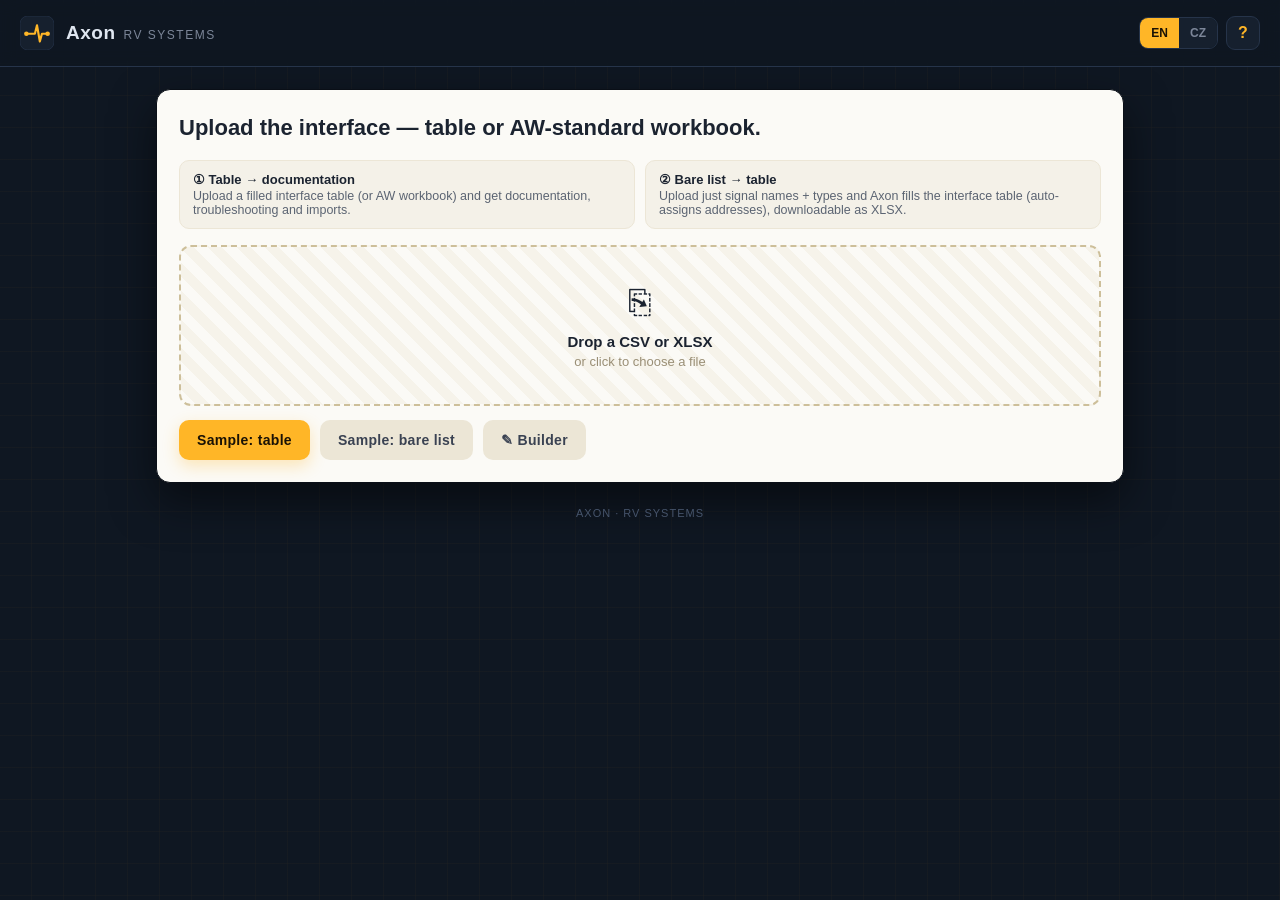
==== axon/index.html @ f9796a10 "feat(axon): Interface builder - editovatelna tabulka v prohlizeci + paste z Excelu + save/load proje" ====
<!DOCTYPE html>
<html lang="en"><head><meta charset="utf-8"><meta name="viewport" content="width=device-width,initial-scale=1">
<title>Axon · RV Systems</title>
<link rel="icon" href="data:image/svg+xml,%3Csvg xmlns='http://www.w3.org/2000/svg' viewBox='0 0 32 32'%3E%3Crect width='32' height='32' rx='7' fill='%230f1722'/%3E%3Cpath d='M5 17H12l3 0 2-8 3 16 2-8h7' fill='none' stroke='%23ffb627' stroke-width='2.2' stroke-linecap='round' stroke-linejoin='round'/%3E%3Ccircle cx='5' cy='17' r='2' fill='%23ffb627'/%3E%3Ccircle cx='27' cy='17' r='2' fill='%23ffb627'/%3E%3C/svg%3E">
<style>
:root{--ink:#0f1722;--ink2:#16202e;--amber:#ffb627;--amberd:#e09600;--line:#26344a;--paper:#fbfaf6;--pt:#1b2330;--mute:#7c8699}
*{box-sizing:border-box;-webkit-tap-highlight-color:transparent}
body{margin:0;font-family:-apple-system,Segoe UI,Roboto,Arial,sans-serif;color:#dfe6f0;background:var(--ink);background-image:linear-gradient(transparent 31px,rgba(255,182,39,.05) 32px),linear-gradient(90deg,transparent 31px,rgba(255,182,39,.05) 32px);background-size:32px 32px;background-attachment:fixed}
.mono{font-family:ui-monospace,Menlo,Consolas,monospace}
.top{display:flex;align-items:center;gap:12px;padding:16px 20px;border-bottom:1px solid var(--line);background:rgba(15,23,34,.7);backdrop-filter:blur(8px);position:sticky;top:0;z-index:20}
.mark{width:34px;height:34px;flex:0 0 auto}
.wm{font-weight:800;font-size:19px;letter-spacing:.5px}.wm .sys{font-weight:500;color:var(--mute);font-size:12px;letter-spacing:1.5px;margin-left:8px;text-transform:uppercase}
.right{margin-left:auto;display:flex;gap:8px;align-items:center}
.lang{display:flex;border:1px solid var(--line);border-radius:9px;overflow:hidden}.lang button{border:none;background:var(--ink2);color:var(--mute);font-weight:800;font-size:12px;padding:8px 11px;cursor:pointer}.lang button.on{background:var(--amber);color:#1a1205}
.help-btn{width:34px;height:34px;border-radius:9px;border:1px solid var(--line);background:var(--ink2);color:var(--amber);font-weight:800;font-size:16px;cursor:pointer}
.wrap{max-width:1000px;margin:0 auto;padding:22px 16px 60px}
.h1{font-size:22px;font-weight:800;margin:2px 0 18px;line-height:1.25;color:var(--pt)}
.card{background:var(--paper);color:var(--pt);border-radius:14px;padding:22px;box-shadow:0 18px 44px rgba(0,0,0,.5);margin-bottom:16px;border:1px solid #0a0f17}
.drop{border:2px dashed #cdbf9a;border-radius:12px;padding:34px 18px;text-align:center;cursor:pointer;transition:.16s;background:repeating-linear-gradient(45deg,#fbfaf6,#fbfaf6 10px,#f6f3ea 10px,#f6f3ea 20px)}
.drop.drag{border-color:var(--amberd);background:#fdf4dd}.drop .ico{font-size:36px}.drop b{display:block;margin:10px 0 2px;font-size:15px}.drop span{font-size:13px;color:#9a8f76}
.row{display:flex;gap:10px;flex-wrap:wrap;align-items:center;margin-top:14px}
.btn{border:none;border-radius:10px;padding:12px 18px;font-size:14px;font-weight:800;cursor:pointer;letter-spacing:.3px}.btn-p{background:var(--amber);color:#1a1205;box-shadow:0 6px 16px rgba(255,182,39,.3)}.btn-g{background:#ece6d6;color:#3a4252}.dirhint{display:flex;gap:10px;flex-wrap:wrap;margin:0 0 16px}.dirhint .d{flex:1;min-width:200px;background:#f4f1e8;border:1px solid #ece6d6;border-radius:10px;padding:11px 13px;font-size:12.5px;color:#5b6472}.dirhint .d b{display:block;color:#1b2330;font-size:13px;margin-bottom:2px}.dirhint .d b .ar{color:var(--amberd)}.fillnote{background:#fef0d8;border:1px solid #f3d690;border-radius:10px;padding:9px 13px;font-size:12.5px;color:#8a5300;margin:0 0 14px;font-weight:600;display:none}
.fname{font-size:13px;color:var(--mute)}.badge{font-size:11px;font-weight:800;text-transform:uppercase;letter-spacing:.5px;padding:3px 9px;border-radius:5px;background:#e7eefc;color:#27457f;margin-left:8px}
.stats{display:flex;flex-wrap:wrap;gap:8px;margin-bottom:16px}.stat{background:#f2efe6;border:1px solid #ece6d6;border-radius:10px;padding:8px 13px;font-size:11px;color:#6b7280;font-weight:700;text-transform:uppercase;letter-spacing:.5px}.stat b{display:block;font-size:20px;color:var(--pt)}.stat b.bad{color:#c0341d}.stat b.ok{color:#1a8a4a}
.tabs{display:flex;gap:6px;margin-bottom:16px;overflow-x:auto;scrollbar-width:none}.tabs::-webkit-scrollbar{display:none}
.tab{flex:0 0 auto;border:1px solid #e2dccd;background:#f4f1e8;border-radius:8px;padding:9px 15px;font-size:13px;font-weight:700;color:#79715c;cursor:pointer;white-space:nowrap}.tab.on{background:var(--ink);color:var(--amber);border-color:var(--ink)}
.panel{display:none;animation:fd .22s ease}.panel.on{display:block}@keyframes fd{from{opacity:0;transform:translateY(5px)}to{opacity:1}}
h2{font-size:14px;margin:20px 0 8px;display:flex;align-items:center;gap:9px;text-transform:uppercase;letter-spacing:.5px;color:#3a4252}h2 .ln{flex:1;height:1px;background:linear-gradient(90deg,var(--amber),transparent)}
h3{font-size:12px;margin:16px 0 6px;color:#79715c;text-transform:uppercase;letter-spacing:.5px}
.tw{overflow-x:auto;border:1px solid #ece6d6;border-radius:9px}
table{width:100%;border-collapse:collapse;font-size:13px;min-width:520px}th,td{text-align:left;padding:9px 11px;border-bottom:1px solid #efe9da;vertical-align:top}th{background:#f2efe6;font-weight:700;color:#3a4252;text-transform:uppercase;font-size:11px;letter-spacing:.5px}tr:last-child td{border-bottom:none}
code{font-family:ui-monospace,Menlo,Consolas,monospace;font-size:12px;background:#eee6d2;color:#5a4a1e;padding:2px 7px;border-radius:5px;white-space:nowrap}
.pill{display:inline-block;font-size:10px;font-weight:800;padding:3px 9px;border-radius:4px;text-transform:uppercase;letter-spacing:.5px}
.c-bezp{background:#fbe1de;color:#a3251a}.c-alarm{background:#fce6c8;color:#8a5300}.c-hand{background:#dde7f7;color:#27457f}.c-proc{background:#dcf0e2;color:#1a6e3d}.c-hmi{background:#e8e0f5;color:#5b34a0}.c-ost{background:#ece9e0;color:#6b7280}
.sev{font-size:10px;font-weight:800;padding:3px 8px;border-radius:4px;text-transform:uppercase}.Information{background:#dde7f7;color:#27457f}.Warning{background:#fce6c8;color:#8a5300}.Error{background:#fbe1de;color:#a3251a}
.tcard{border:1px solid #ece6d6;border-left:3px solid var(--amber);border-radius:10px;padding:13px 15px;margin-bottom:10px;background:#fdfcf8}.tcard h3{margin:0 0 3px;font-size:14px;color:#1b2330;text-transform:none;letter-spacing:0}.tcard .sig{font-size:12px;color:#9a8f76;margin-bottom:8px}.tcard .lbl{font-size:10px;text-transform:uppercase;letter-spacing:.7px;color:#a89c80;font-weight:800;margin-top:8px}.tcard ul{margin:4px 0 0 17px;font-size:13px;padding:0}
.dl{display:flex;align-items:center;gap:11px;border:1px solid #e2dccd;border-radius:10px;padding:14px 16px;text-decoration:none;color:var(--pt);font-weight:700;font-size:14px;background:#f8f5ec}.dl small{display:block;color:#9a8f76;font-weight:500;font-size:12px}.dl .a{color:var(--amberd)}
.grid2{display:grid;grid-template-columns:1fr 1fr;gap:10px}.ok{color:#1a8a4a;font-weight:700}.note{background:#f2efe6;border-radius:9px;padding:11px 14px;font-size:12.5px;color:#5b6472;margin:0 0 14px}
.overlay{position:fixed;inset:0;background:rgba(8,12,18,.72);backdrop-filter:blur(4px);z-index:50;display:none;align-items:flex-start;justify-content:center;padding:60px 16px;overflow-y:auto}.overlay.on{display:flex}
.help{background:var(--paper);color:var(--pt);max-width:560px;width:100%;border-radius:14px;padding:24px}.help h3{margin:0 0 4px;font-size:18px;color:#1b2330;text-transform:none;letter-spacing:0}.help .x{float:right;border:none;background:#ece6d6;border-radius:8px;width:30px;height:30px;font-size:16px;cursor:pointer}.help ul{padding-left:18px;line-height:1.6;font-size:14px;color:#3a4252}.help li{margin:7px 0}.help .fmt{background:#f2efe6;border-radius:9px;padding:11px 13px;font-size:12px;margin:12px 0;overflow-x:auto}
.foot{text-align:center;color:#46546b;font-size:11px;letter-spacing:1px;text-transform:uppercase;margin-top:24px}
@media(max-width:560px){.wrap{padding:16px 12px 48px}.card{padding:16px}.grid2{grid-template-columns:1fr}.btn,.fname{width:100%}.wm .sys{display:none}.h1{font-size:19px}}
.dlbar{display:flex;gap:8px;flex-wrap:wrap;margin:0 0 14px}.dlb{border:1px solid #e2dccd;background:#f8f5ec;border-radius:9px;padding:9px 15px;font-size:13px;font-weight:800;color:#1b2330;cursor:pointer}.dlb:active{transform:scale(.97)}.dlb .a{color:var(--amberd);margin-right:5px}
.phead{display:none}
@media print{.phead{display:block;margin-bottom:14px}.phead h1{font-size:20px;margin:0}.phead .m{font-size:11px;color:#5b6472}.dlbar{display:none}.stats{margin-bottom:10px}}
@media print{body{background:#fff}.top,.tabs,#upcard,.overlay,.foot{display:none}.card{box-shadow:none;border:none}.panel{display:block!important}}
</style></head>
<body>
<div class="top">
  <svg class="mark" viewBox="0 0 48 48"><rect width="48" height="48" rx="11" fill="#16202e" stroke="#26344a"/><path d="M9 25h9l3 0 3-12 4 23 3-11h9" fill="none" stroke="#ffb627" stroke-width="3" stroke-linecap="round" stroke-linejoin="round"/><circle cx="9" cy="25" r="3.2" fill="#ffb627"/><circle cx="39" cy="25" r="3.2" fill="#ffb627"/></svg>
  <span class="wm">Axon<span class="sys">RV Systems</span></span>
  <div class="right"><div class="lang"><button data-l="en" class="on">EN</button><button data-l="cs">CZ</button></div><button class="help-btn" id="help-open">?</button></div>
</div>
<div class="wrap">
  <div class="card" id="upcard">
    <div class="h1" data-t="hero"></div>
    <div class="dirhint"><div class="d"><b data-t="d1h"></b><span data-t="d1s"></span></div><div class="d"><b data-t="d2h"></b><span data-t="d2s"></span></div></div>
    <div class="drop" id="drop"><div class="ico">⎘</div><b data-t="dropb"></b><span data-t="drops"></span><input type="file" id="file" accept=".csv,.xlsx" hidden></div>
    <div class="row"><button class="btn btn-p" id="sample" data-t="sample"></button><button class="btn btn-g" id="sample2" data-t="sample2"></button><button class="btn btn-g" id="buildbtn">✎ Builder</button><span class="fname" id="fname"></span></div>
  </div>
  <div class="card" id="buildcard" style="display:none"></div>
  <div class="card" id="result" style="display:none">
    <div class="phead" id="phead"></div>
    <div class="fillnote" id="fillnote"></div>
    <div class="stats" id="stats"></div>
    <div class="dlbar"><button class="dlb" id="dl-pdf"><span class="a">⬇</span>PDF</button><button class="dlb" id="dl-docx"><span class="a">⬇</span>DOCX</button><button class="dlb" id="dl-xlsx"><span class="a">⬇</span><span data-t="dlXlsx"></span></button></div>
    <div class="tabs" id="tabs"></div>
    <div id="panels"></div>
  </div>
  <div class="foot" data-t="foot"></div>
</div>
<div class="overlay" id="overlay"><div class="help"><button class="x" id="help-close">✕</button><h3 data-t="h_title"></h3><ul id="help-list"></ul><div class="fmt mono" data-t="h_fmt"></div></div></div>
<script>
const T={
 en:{hero:"Upload the interface — table or AW-standard workbook.",dropb:"Drop a CSV or XLSX",drops:"or click to choose a file",sample:"Sample: table",sample2:"Sample: bare list",d1h:"① Table → documentation",d1s:"Upload a filled interface table (or AW workbook) and get documentation, troubleshooting and imports.",d2h:"② Bare list → table",d2s:"Upload just signal names + types and Axon fills the interface table (auto-assigns addresses), downloadable as XLSX.",fillN:" addresses auto-assigned — download the filled table with the “Table (XLSX)” button.",dlXlsx:"Table (XLSX)",foot:"Axon · RV Systems",
  s_sig:"signals",s_diag:"diagnostics",s_find:"findings",s_status:"statuses",s_prog:"programs",
  th:["Type","Robot addr.","PLC addr.","Signal","Description"],cat:{"Bezpečnost":"Safety","Handshake":"Handshake","Proces":"Process","Alarm":"Alarm","HMI":"HMI","Ostatní":"Other"},
  lblCause:"Likely cause",lblCheck:"What to check",dlR:"Robot import",dlP:"PLC import",noFind:"✓ No findings — no missing descriptions or duplicates.",vMiss:"Missing description",vDup:"Duplicate",
  tDoc:"Documentation",tTs:"Troubleshooting",tImp:"Imports",tChk:"Validation",tAlarm:"Status & alarms",tProg:"Programs",tSig:"Signals",docTitle:"Interface documentation",awTitle:"AW interface — documentation",
  awNote:"Detected an AW-standard workbook — parsed statuses, programs and signals from the real file.",thAlarm:["Code","Severity","Name","Meaning"],thProg:["No.","Program","Description"],thSig:["Address","Signal","Description"],
  h_title:"Help",h_fmt:"Type;Robot_addr;PLC_addr;Signal_name;Description;Category",
  help:["Upload an interface (CSV or XLSX) — drag or click. No file? Click Use sample.","Two formats work: a flat signal table (columns Type, Robot/PLC address, Signal name, Description, Category) or a multi-sheet AW-standard workbook (Status List + Programs + Interface).","For a flat table you get documentation, troubleshooting, imports and validation. For an AW workbook you get the status/alarm catalog, program reference and signal list.","You can also go the other way: upload a bare signal list (names + types, no addresses) and Axon fills the interface table (auto-assigns addresses) — download it as XLSX with the Table button.","Download the document as PDF or DOCX.","Everything runs locally in this browser."]},
 cs:{hero:"Nahraj interface — tabulku nebo AW-standard sešit.",dropb:"Přetáhni CSV nebo XLSX",drops:"nebo klikni a vyber soubor",sample:"Ukázka: tabulka",sample2:"Ukázka: holý seznam",d1h:"① Tabulka → dokumentace",d1s:"Nahraj hotovou interface tabulku (nebo AW sešit) a dostaneš dokumentaci, troubleshooting a importy.",d2h:"② Holý seznam → tabulka",d2s:"Nahraj jen jména signálů + typy a Axon vyplní interface tabulku (sám přiřadí adresy), ke stažení jako XLSX.",fillN:" adres doplněno automaticky — vyplněnou tabulku stáhneš tlačítkem „Tabulka (XLSX)“.",dlXlsx:"Tabulka (XLSX)",foot:"Axon · RV Systems",
  s_sig:"signálů",s_diag:"diagnostik",s_find:"nálezů",s_status:"statusů",s_prog:"programů",
  th:["Typ","Adr. robota","Adr. PLC","Signál","Popis"],cat:{"Bezpečnost":"Bezpečnost","Handshake":"Handshake","Proces":"Proces","Alarm":"Alarm","HMI":"HMI","Ostatní":"Ostatní"},
  lblCause:"Pravděpodobná příčina",lblCheck:"Co zkontrolovat",dlR:"Import pro robota",dlP:"Import pro PLC",noFind:"✓ Bez nálezů — žádné chybějící popisy ani duplicity.",vMiss:"Chybí popis",vDup:"Duplicita",
  tDoc:"Dokumentace",tTs:"Troubleshooting",tImp:"Importy",tChk:"Kontrola",tAlarm:"Statusy & alarmy",tProg:"Programy",tSig:"Signály",docTitle:"Dokumentace interface",awTitle:"AW interface — dokumentace",
  awNote:"Rozpoznán AW-standard sešit — z reálného souboru vytaženy statusy, programy a signály.",thAlarm:["Kód","Závažnost","Jméno","Význam"],thProg:["Č.","Program","Popis"],thSig:["Adresa","Signál","Popis"],
  h_title:"Nápověda",h_fmt:"Typ;Adresa_robota;Adresa_PLC;Jmeno_signalu;Popis;Kategorie",
  help:["Nahraj interface (CSV nebo XLSX) — přetažením nebo klikem. Nemáš? Klikni Použít ukázku.","Fungují dva formáty: plochá tabulka signálů (sloupce Typ, Adresa robota/PLC, Jméno signálu, Popis, Kategorie) nebo vícelistový AW-standard sešit (Status List + Programs + Interface).","Z ploché tabulky dostaneš dokumentaci, troubleshooting, importy a kontrolu. Z AW sešitu katalog statusů/alarmů, přehled programů a seznam signálů.","Jde to i naopak: nahraj holý seznam signálů (jména + typy, bez adres) a Axon vyplní interface tabulku (sám přiřadí adresy) — stáhneš ji jako XLSX tlačítkem Tabulka.","Celý dokument stáhneš jako PDF nebo DOCX.","Vše běží lokálně v tomto prohlížeči."]}
};
let LANG="en",MODE=null,DATA=null;
const ALIASES={typ:["typ","type","io","i/o","druh"],adr_robot:["adresa_robota","adresa robota","robot","robot_addr","signal_robot"],adr_plc:["adresa_plc","adresa plc","plc","plc_addr","signal_plc"],jmeno:["jmeno_signalu","jmeno","nazev","název","name","signal","signal_name","tag"],popis:["popis","description","desc","komentar","komentář","label"],kategorie:["kategorie","category","skupina","group","funkce"]};
const esc=s=>String(s==null?"":s).replace(/[&<>"]/g,c=>({"&":"&amp;","<":"&lt;",">":"&gt;",'"':"&quot;"}[c]));
const norm=s=>(s||"").trim().toLowerCase().replace(/﻿/g,"");
function parseCSV(t){t=t.replace(/\r/g,"");const l=t.split("\n").filter(x=>x.trim());if(!l.length)return[];const d=(l[0].split(";").length>=l[0].split(",").length)?";":",";return l.map(x=>x.split(d))}
function mapCols(h){const idx={},hl=h.map(norm);for(const k in ALIASES)for(let i=0;i<hl.length;i++)if(ALIASES[k].includes(hl[i])){idx[k]=i;break}return idx}
// ---- XLSX: cti VSECHNY listy ----
function unesc(s){return String(s).replace(/&amp;/g,"&").replace(/&lt;/g,"<").replace(/&gt;/g,">").replace(/&quot;/g,'"').replace(/&#39;/g,"'").replace(/&#(\d+);/g,(m,n)=>String.fromCharCode(+n))}
function colIdx(L){let n=0;for(let i=0;i<L.length;i++)n=n*26+(L.charCodeAt(i)-64);return n-1}
async function inflateRaw(b){if(typeof DecompressionStream==="undefined")throw"old browser";return new Uint8Array(await new Response(new Blob([b]).stream().pipeThrough(new DecompressionStream("deflate-raw"))).arrayBuffer())}
async function readXLSXall(ab){const dv=new DataView(ab),u8=new Uint8Array(ab),td=new TextDecoder();let e=-1;for(let i=u8.length-22;i>=0;i--)if(dv.getUint32(i,true)===0x06054b50){e=i;break}if(e<0)throw"not xlsx";const cnt=dv.getUint16(e+10,true),cdo=dv.getUint32(e+16,true),ent={};let p=cdo;for(let i=0;i<cnt;i++){if(dv.getUint32(p,true)!==0x02014b50)break;const mt=dv.getUint16(p+10,true),cs=dv.getUint32(p+20,true),nl=dv.getUint16(p+28,true),el=dv.getUint16(p+30,true),cl=dv.getUint16(p+32,true),lo=dv.getUint32(p+42,true),nm=td.decode(u8.subarray(p+46,p+46+nl));ent[nm]={mt,cs,lo};p+=46+nl+el+cl}
 async function rd(nm){const x=ent[nm];if(!x)return null;const lp=x.lo;if(dv.getUint32(lp,true)!==0x04034b50)throw"bad";const nl=dv.getUint16(lp+26,true),el=dv.getUint16(lp+28,true),ds=lp+30+nl+el,c=u8.subarray(ds,ds+x.cs);return td.decode(x.mt===0?c:await inflateRaw(c))}
 const ssx=await rd("xl/sharedStrings.xml"),shared=[];if(ssx){let m,si=/<si>([\s\S]*?)<\/si>/g;while(m=si.exec(ssx)){let t,tr=/<t[^>]*>([\s\S]*?)<\/t>/g,a="";while(t=tr.exec(m[1]))a+=t[1];shared.push(unesc(a))}}
 function parseSheet(shx){const rows=[];let rm,rr=/<row[^>]*>([\s\S]*?)<\/row>/g;while(rm=rr.exec(shx)){const cells=[];let cm,cr=/<c\b([^>]*?)(?:\/>|>([\s\S]*?)<\/c>)/g;while(cm=cr.exec(rm[1])){const at=cm[1]||"",inner=cm[2]||"",rmx=/r="([A-Z]+)\d+"/.exec(at),ci=rmx?colIdx(rmx[1]):cells.length,tm=/t="([^"]+)"/.exec(at),vm=/<v[^>]*>([\s\S]*?)<\/v>/.exec(inner);let val="";if(tm&&tm[1]==="s"){if(vm)val=shared[+vm[1]]||""}else if(tm&&(tm[1]==="inlineStr"||tm[1]==="str")){const im=/<t[^>]*>([\s\S]*?)<\/t>/.exec(inner);val=im?unesc(im[1]):(vm?unesc(vm[1]):"")}else val=vm?unesc(vm[1]):"";cells[ci]=(val||"").replace(/\n/g," ").trim()}for(let i=0;i<cells.length;i++)if(cells[i]==null)cells[i]="";rows.push(cells)}return rows}
 const sheetFiles=Object.keys(ent).filter(n=>/^xl\/worksheets\/sheet\d+\.xml$/.test(n)).sort((a,b)=>(+a.match(/\d+/)[0])-(+b.match(/\d+/)[0]));
 const sheets=[];for(const sf of sheetFiles){sheets.push(parseSheet(await rd(sf)))}
 return sheets;
}
// ---- detekce formatu ----
function findFlatSheet(sheets){for(const rows of sheets){for(let h=0;h<Math.min(6,rows.length);h++){const idx=mapCols(rows[h]);if(idx.typ!=null&&idx.jmeno!=null)return{rows,header:h}}}return null}
function looksAW(sheets){return sheets.some(rows=>rows.some(r=>r.some(c=>/^\d{3,4}\.\d$/.test(c))&&r.some(c=>/Information|Warning|Error/.test(c))))||sheets.some(rows=>rows.some(r=>r.some(c=>/Program Name/.test(c))))}
// ---- ploche signaly ----
function buildSignals(rows,header){const idx=mapCols(rows[header]);const out=[];for(let r=header+1;r<rows.length;r++){const row=rows[r],g=k=>idx[k]!=null&&idx[k]<row.length?String(row[idx[k]]).trim():"";if(!g("typ")&&!g("jmeno"))continue;out.push({typ:g("typ").toUpperCase(),adr_robot:g("adr_robot"),adr_plc:g("adr_plc"),jmeno:g("jmeno"),popis:g("popis"),kategorie:g("kategorie")||"Ostatní"})}return out}
// ---- AW parsery ----
function awStatuses(sheets){let best=null;for(const rows of sheets){if(rows.some(r=>r.some(c=>/^\d{3,4}\.\d$/.test(c)))){best=rows;break}}if(!best)return[];
 // najdi sloupce z hlavickoveho radku
 let cCode=4,cName=7,cDesc=13,cCat=1,cLvl=2;
 for(const r of best){const j=r.findIndex(c=>/Status\s*Num/i.test(c));if(j>=0){cCode=j;const jn=r.findIndex(c=>/Status\s*Header/i.test(c)&&/EN/i.test(c));if(jn>=0)cName=jn;const jd=r.findIndex(c=>/Status\s*Label/i.test(c)&&/EN/i.test(c));if(jd>=0)cDesc=jd;const jl=r.findIndex(c=>/^Level$/i.test(c));if(jl>=0)cLvl=jl;break}}
 const out=[];let cat="",lvl="";
 for(const r of best){if(r[cCat]&&/Status$/.test(r[cCat]))cat=r[cCat];if(/^(Information|Warning|Error)$/.test(r[cLvl]||""))lvl=r[cLvl];const code=r[cCode]||"",name=r[cName]||"",desc=r[cDesc]||"";if(/^\d{3,4}\.\d$/.test(code)&&name&&name!=="//")out.push({cat,lvl,code,name,desc})}
 return out}
function awPrograms(sheets){const out=[];for(const rows of sheets){if(!rows.some(r=>r.some(c=>/Program Name/.test(c))))continue;let cNum=2,cName=5;for(const r of rows){const j=r.findIndex(c=>/Program Name/.test(c));if(j>=0){cName=j;const jn=r.findIndex((c,i)=>i<j&&/Number/.test(c));if(jn>=0)cNum=jn;break}}let pend=null;for(const r of rows){const num=r[cNum]||"",nm=r[cName]||"";if(/^\d+\.\d$/.test(num)&&nm&&!nm.startsWith("(")){pend={num,name:nm,desc:""};out.push(pend)}else if(nm.startsWith("(")&&pend&&!pend.desc)pend.desc=nm.replace(/^\(|\)$/g,"")}break}return out}
function awSignals(sheets){const out=[],seen={};const re=/^[A-Za-z]{1,4}_(Di|Do|Gi|Go|Ai|Ao)_/i;for(const rows of sheets){for(const r of rows){for(let k=0;k<r.length;k++){const v=r[k];if(re.test(v)&&!seen[v]){seen[v]=1;let label="",addr="";for(let k2=k+1;k2<r.length;k2++){const v2=r[k2];if(v2&&v2.length>label.length&&!/^[\d. ]+$/.test(v2)&&!re.test(v2))label=v2;if(/^\d+\.\d$/.test(v2))addr=v2}out.push({name:v,label,addr});break}}}}return out}
// ---- troubleshooting (ploche) ----
function tsig(s){const desc=s.popis,name=s.jmeno,cat=(s.kategorie||"").toLowerCase(),low=name.toLowerCase(),addr=s.adr_plc||s.adr_robot,has=(...t)=>t.some(x=>low.includes(x)),dl=desc.toLowerCase();const E=(syC,syE,prC,prE,koC,koE)=>({signal:name,addr,cs:{symptom:syC,priciny:prC,kontrola:koC},en:{symptom:syE,priciny:prE,kontrola:koE}});const sC="Signál "+addr+" ("+name+")",sE="Signal "+addr+" ("+name+")";
 if(cat=="bezpečnost"||cat=="safety"||has("estop","lightcurtain","door","safety","fs_"))return E((desc||name)+" — signál v klidu / okruh rozpojen",(desc||name)+" — signal inactive / circuit open",["Aktivované nouzové zastavení nebo přerušená smyčka","Rozpojený NC kontakt","Vadná kabeláž / relé"],["Active E-stop or broken safety loop","Open NC contact","Broken wiring / relay"],[sC,"Fyzický stav prvku","Bezpečnostní relé — LED","Propojení NC smyčky"],[sE,"Physical device state","Safety relay — LED","NC loop wiring"]);
 if(has("fault","error")||cat=="alarm"||dl.includes("porucha")||dl.includes("error")||dl.includes("failed"))return E("Aktivní porucha: "+(desc||name),"Active fault: "+(desc||name),["Porucha pohonu (přetížení, ochrana)","Překročený limit","Vadné čidlo"],["Drive fault (overload, protection)","Exceeded limit","Faulty sensor"],[sC+" a diagnostiku pohonu","Chybový kód měniče","Napájení a jištění","Reset po odstranění příčiny"],[sE+" and drive diagnostics","Drive error code","Power and protection","Reset after fixing cause"]);
 if(has("present","pick","drop")||dl.includes("přítomen")||dl.includes("part"))return E((desc||name)+" — díl nedetekován",(desc||name)+" — part not detected",["Chybějící/špatně polohovaný díl","Rozladěné čidlo"],["Missing/mispositioned part","Misaligned sensor"],[sC,"Seřízení snímače","Polohu dílu"],[sE,"Sensor alignment","Part position"]);
 if(has("clamp","gripper","fixture"))return E((desc||name)+" — koncová poloha nedosažena",(desc||name)+" — end position not reached",["Mechanické zaseknutí","Nízký tlak vzduchu"],["Mechanical jam","Low air pressure"],[sC+" a koncové snímače","Tlak vzduchu","Volný chod"],[sE+" and end sensors","Air pressure","Free movement"]);
 if(has("ready","inpos","home","autohoming")||cat=="handshake")return E("Čekání na signál: "+(desc||name),"Waiting for signal: "+(desc||name),["Protistrana není v očekávaném stavu","Nesynchronizovaný handshake"],["Counterpart not in expected state","Handshake out of sync"],[sC+" na obou stranách","Stav protistrany na HMI"],[sE+" on both sides","Counterpart state on HMI"]);
 return null}
const CATC={"bezpečnost":"c-bezp","alarm":"c-alarm","handshake":"c-hand","proces":"c-proc","hmi":"c-hmi"};
const catName=c=>(T[LANG].cat[c])||c;
const pill=c=>'<span class="pill '+(CATC[c.toLowerCase()]||"c-ost")+'">'+esc(catName(c))+'</span>';
function tableTW(head,rowsHtml){return '<div class="tw"><table><tr><th>'+head.join('</th><th>')+'</th></tr>'+rowsHtml+'</table></div>'}
// ---- render ----
function dlBtn(t,fn,c){const u=URL.createObjectURL(new Blob([c],{type:"text/csv;charset=utf-8"}));return '<a class="dl" download="'+fn+'" href="'+u+'"><span class="a">⬇</span> '+t+'<small>'+fn+'</small></a>'}
function setTabs(defs){const tb=document.getElementById("tabs"),pn=document.getElementById("panels");tb.innerHTML=defs.map((d,i)=>'<button class="tab'+(i?'':' on')+'" data-i="'+i+'">'+esc(d.label)+'</button>').join("");pn.innerHTML=defs.map((d,i)=>'<div class="panel'+(i?'':' on')+'" id="pn'+i+'">'+d.html+'</div>').join("");tb.querySelectorAll(".tab").forEach(t=>t.onclick=()=>{tb.querySelectorAll(".tab").forEach(x=>x.classList.remove("on"));t.classList.add("on");pn.querySelectorAll(".panel").forEach(p=>p.classList.remove("on"));document.getElementById("pn"+t.dataset.i).classList.add("on")})}
function renderFlat(){const L=T[LANG],sig=DATA.signals,c={};sig.forEach(s=>c[s.typ]=(c[s.typ]||0)+1);const tscount=sig.map(tsig).filter(Boolean).length,pb=[];const sr={},sp={};sig.forEach(s=>{if(!s.popis)pb.push([L.vMiss,s.jmeno]);[["adr_robot",sr,"robot"],["adr_plc",sp,"PLC"]].forEach(([k,st,l])=>{const v=s[k];if(v){if(st[v])pb.push([L.vDup+"/"+l,v+": "+st[v]+" × "+s.jmeno]);else st[v]=s.jmeno}})});
 document.getElementById("stats").innerHTML='<div class="stat"><b>'+sig.length+'</b>'+L.s_sig+'</div>'+Object.entries(c).map(([k,v])=>'<div class="stat"><b>'+v+'</b>'+esc(k)+'</div>').join("")+'<div class="stat"><b>'+tscount+'</b>'+L.s_diag+'</div><div class="stat"><b class="'+(pb.length?"bad":"ok")+'">'+pb.length+'</b>'+L.s_find+'</div>';
 const order=["Bezpečnost","Handshake","Proces","Alarm","HMI","Ostatní"],g={};sig.forEach(s=>{(g[s.kategorie]=g[s.kategorie]||[]).push(s)});let doc="";order.filter(k=>g[k]).concat(Object.keys(g).filter(k=>!order.includes(k))).forEach(cat=>{doc+='<h2>'+pill(cat)+' <span style="color:#a89c80">'+g[cat].length+'×</span><span class="ln"></span></h2>'+tableTW(L.th,g[cat].map(s=>'<tr><td>'+esc(s.typ)+'</td><td><code>'+esc(s.adr_robot)+'</code></td><td><code>'+esc(s.adr_plc)+'</code></td><td><b>'+esc(s.jmeno)+'</b></td><td>'+esc(s.popis)+'</td></tr>').join(""))});
 const ts=sig.map(tsig).filter(Boolean).map(x=>{const t=x[LANG];return '<div class="tcard"><h3>'+esc(t.symptom)+'</h3><div class="sig"><code>'+esc(x.addr)+'</code> · '+esc(x.signal)+'</div><div class="lbl">'+L.lblCause+'</div><ul>'+t.priciny.map(p=>'<li>'+esc(p)+'</li>').join("")+'</ul><div class="lbl">'+L.lblCheck+'</div><ul>'+t.kontrola.map(k=>'<li>'+esc(k)+'</li>').join("")+'</ul></div>'}).join("");
 let rImp="Name;SignalType;Device;DeviceMap;Comment\n";sig.forEach(s=>rImp+=[s.jmeno,s.typ,"d651",s.adr_robot,s.popis].join(";")+"\n");let pImp="Symbol;Address;DataType;Comment\n";sig.forEach(s=>pImp+=[s.jmeno,s.adr_plc,(s.typ=="DI"||s.typ=="DO")?"Bool":"Int",s.popis].join(";")+"\n");
 const imp='<div class="grid2">'+dlBtn(L.dlR,"import_robot.csv",rImp)+dlBtn(L.dlP,"import_plc.csv",pImp)+'</div>';
 const chk=pb.length?tableTW(["#","Detail"],pb.map(p=>'<tr><td>'+esc(p[0])+'</td><td>'+esc(p[1])+'</td></tr>').join("")):'<p class="ok">'+L.noFind+'</p>';
 setTabs([{label:L.tDoc,html:doc},{label:L.tTs,html:ts},{label:L.tImp,html:imp},{label:L.tChk,html:chk}])}
function renderAW(){const L=T[LANG],st=DATA.statuses,pr=DATA.programs,sg=DATA.signals;
 document.getElementById("stats").innerHTML='<div class="stat"><b>'+st.length+'</b>'+L.s_status+'</div><div class="stat"><b>'+pr.length+'</b>'+L.s_prog+'</div><div class="stat"><b>'+sg.length+'</b>'+L.s_sig+'</div>';
 const by={};st.forEach(s=>{(by[s.cat]=by[s.cat]||{});(by[s.cat][s.lvl]=by[s.cat][s.lvl]||[]).push(s)});
 let al='<div class="note">'+L.awNote+'</div>';Object.keys(by).forEach(cat=>{let rows="";["Information","Warning","Error"].forEach(lv=>{(by[cat][lv]||[]).forEach(s=>{rows+='<tr><td><code>'+esc(s.code)+'</code></td><td><span class="sev '+esc(s.lvl)+'">'+esc(s.lvl)+'</span></td><td><b>'+esc(s.name)+'</b></td><td>'+esc(s.desc)+'</td></tr>'})});al+='<h3>'+esc(cat)+'</h3>'+tableTW(L.thAlarm,rows)});
 const pg=pr.length?tableTW(L.thProg,pr.map(p=>'<tr><td><code>'+esc(p.num)+'</code></td><td><b>'+esc(p.name)+'</b></td><td>'+esc(p.desc)+'</td></tr>').join("")):'<p>—</p>';
 const si=sg.length?tableTW(L.thSig,sg.map(s=>'<tr><td><code>'+esc(s.addr)+'</code></td><td><b>'+esc(s.name)+'</b></td><td>'+esc(s.label)+'</td></tr>').join("")):'<p>—</p>';
 setTabs([{label:L.tAlarm,html:al},{label:L.tProg,html:pg},{label:L.tSig,html:si}])}
function render(){if(!DATA)return;if(MODE=="aw")renderAW();else renderFlat();var xb=document.getElementById("dl-xlsx");if(xb)xb.style.display=(MODE=="flat")?"":"none";var fn=document.getElementById("fillnote");if(fn){if(MODE=="flat"&&window.__filled){fn.style.display="block";fn.textContent=window.__filled+T[LANG].fillN}else fn.style.display="none"}}
function showResult(){document.getElementById("result").style.display="block";document.getElementById("result").scrollIntoView({behavior:"smooth"})}
// ---- vstup ----
function runFlat(rows,header){const sig=buildSignals(rows,header);if(!sig.length){alert(LANG=="en"?"No signals found.":"Žádné signály.");return}const fl=autoAddress(sig);MODE="flat";DATA={signals:sig};window.__filled=fl;render();showResult()}
function runAW(sheets){MODE="aw";DATA={statuses:awStatuses(sheets),programs:awPrograms(sheets),signals:awSignals(sheets)};render();showResult()}
async function handle(f){document.getElementById("fname").textContent=f.name;try{
 if(f.name.toLowerCase().endsWith(".xlsx")){const sheets=await readXLSXall(await f.arrayBuffer());const flat=findFlatSheet(sheets);if(flat)runFlat(flat.rows,flat.header);else if(looksAW(sheets))runAW(sheets);else alert(LANG=="en"?"Couldn't recognize the format (no flat signal table, no AW workbook).":"Nerozpoznal jsem formát.");}
 else{const rows=parseCSV(await f.text());const idx=mapCols(rows[0]);if(idx.typ!=null&&idx.jmeno!=null)runFlat(rows,0);else alert(LANG=="en"?"Couldn't find Type and Signal name columns — check the header.":"Nenašel jsem sloupce Typ a Jméno signálu — zkontroluj záhlaví.")}
}catch(e){alert((LANG=="en"?"Could not load: ":"Nepodařilo se načíst: ")+e)}}
const SAMPLE=`Type;Robot_addr;PLC_addr;Signal_name;Description;Category
DI;di_05;I0.4;diEStopOK;Emergency stop OK (NC);Safety
DI;di_06;I0.5;diLightCurtainOK;Light curtain clear (NC);Safety
DI;di_08;I0.7;diAirPressureOK;Air pressure OK;Alarm
DI;di_09;I1.0;diPartPresentPick;Part present at pick position;Process
DI;di_11;I1.2;diGripperClosed;Gripper closed;Process
DI;di_13;I1.4;diVacuumOK;Vacuum reached at suction cup;Alarm
DI;di_15;I1.6;diMachineReady;Machine ready for loading;Handshake
DI;di_18;I2.1;diMotorFault;Conveyor drive fault;Alarm
DO;do_01;Q0.0;doCycleRunning;Robot cycle running;Handshake
DO;do_05;Q0.4;doRobotFault;Robot general fault;Alarm
DO;do_09;Q1.0;doVacuumOn;Turn vacuum on;Process
DO;do_10;Q1.1;doClampFixture;Clamp the fixture;Process
DO;do_15;Q1.6;doStackLightRed;Stack light red – fault;HMI`;
function applyLang(){document.documentElement.lang=LANG;const L=T[LANG];document.querySelectorAll("[data-t]").forEach(el=>{const k=el.dataset.t;if(L[k]!=null)el.textContent=L[k]});document.getElementById("help-list").innerHTML=L.help.map(h=>'<li>'+esc(h)+'</li>').join("");document.querySelectorAll(".lang button").forEach(b=>b.classList.toggle("on",b.dataset.l===LANG));render()}


function autoAddress(sig){let diB=0,diI=0,doB=0,doI=0,aiW=64,aoW=80;let filled=0;sig.forEach(s=>{if(s.adr_robot||s.adr_plc)return;const t=s.typ;if(t=="DI"){const a=diB+"."+diI;s.adr_robot=a;s.adr_plc="I"+a;diI++;if(diI>7){diI=0;diB++}}else if(t=="DO"){const a=doB+"."+doI;s.adr_robot=a;s.adr_plc="Q"+a;doI++;if(doI>7){doI=0;doB++}}else if(t=="AI"){s.adr_robot="IW"+aiW;s.adr_plc="IW"+aiW;aiW+=2}else if(t=="AO"){s.adr_robot="QW"+aoW;s.adr_plc="QW"+aoW;aoW+=2}else{const a=diB+"."+diI;s.adr_robot=a;s.adr_plc=a;diI++;if(diI>7){diI=0;diB++}}filled++});return filled}
function colL(i){let s="";i++;while(i>0){const m=(i-1)%26;s=String.fromCharCode(65+m)+s;i=Math.floor((i-1)/26)}return s}
function xlsxSheet(headers,rows){let x='<?xml version="1.0" encoding="UTF-8" standalone="yes"?>\n<worksheet xmlns="http://schemas.openxmlformats.org/spreadsheetml/2006/main"><sheetData>';const all=[headers].concat(rows);all.forEach((row,r)=>{x+='<row r="'+(r+1)+'">';row.forEach((c,ci)=>{x+='<c r="'+colL(ci)+(r+1)+'" t="inlineStr"><is><t xml:space="preserve">'+xe(c)+'</t></is></c>'});x+='</row>'});return x+'</sheetData></worksheet>'}
function makeXLSX(headers,rows){const CT='<?xml version="1.0" encoding="UTF-8" standalone="yes"?>\n<Types xmlns="http://schemas.openxmlformats.org/package/2006/content-types"><Default Extension="rels" ContentType="application/vnd.openxmlformats-package.relationships+xml"/><Default Extension="xml" ContentType="application/xml"/><Override PartName="/xl/workbook.xml" ContentType="application/vnd.openxmlformats-officedocument.spreadsheetml.sheet.main+xml"/><Override PartName="/xl/worksheets/sheet1.xml" ContentType="application/vnd.openxmlformats-officedocument.spreadsheetml.worksheet+xml"/></Types>';const RELS='<?xml version="1.0" encoding="UTF-8" standalone="yes"?>\n<Relationships xmlns="http://schemas.openxmlformats.org/package/2006/relationships"><Relationship Id="rId1" Type="http://schemas.openxmlformats.org/officeDocument/2006/relationships/officeDocument" Target="xl/workbook.xml"/></Relationships>';const WB='<?xml version="1.0" encoding="UTF-8" standalone="yes"?>\n<workbook xmlns="http://schemas.openxmlformats.org/spreadsheetml/2006/main" xmlns:r="http://schemas.openxmlformats.org/officeDocument/2006/relationships"><sheets><sheet name="Interface" sheetId="1" r:id="rId1"/></sheets></workbook>';const WBR='<?xml version="1.0" encoding="UTF-8" standalone="yes"?>\n<Relationships xmlns="http://schemas.openxmlformats.org/package/2006/relationships"><Relationship Id="rId1" Type="http://schemas.openxmlformats.org/officeDocument/2006/relationships/worksheet" Target="worksheets/sheet1.xml"/></Relationships>';return zipStore([{name:"[Content_Types].xml",data:CT},{name:"_rels/.rels",data:RELS},{name:"xl/workbook.xml",data:WB},{name:"xl/_rels/workbook.xml.rels",data:WBR},{name:"xl/worksheets/sheet1.xml",data:xlsxSheet(headers,rows)}])}
function downloadXLSX(){if(MODE!="flat"||!DATA)return;const sig=DATA.signals,headers=["Type","Robot_addr","PLC_addr","Signal_name","Description","Category"],rows=sig.map(s=>[s.typ,s.adr_robot,s.adr_plc,s.jmeno,s.popis,s.kategorie]);const u8=makeXLSX(headers,rows);const blob=new Blob([u8],{type:"application/vnd.openxmlformats-officedocument.spreadsheetml.sheet"});const url=URL.createObjectURL(blob);const a=document.createElement("a");a.href=url;a.download="interface_table.xlsx";document.body.appendChild(a);a.click();a.remove();setTimeout(()=>URL.revokeObjectURL(url),2000)}

// ===== EXPORT: bloky z dat =====
function exportTitle(){return MODE=="aw"?T[LANG].awTitle:T[LANG].docTitle}
function buildBlocks(){const L=T[LANG],bl=[];if(!DATA)return bl;
 if(MODE=="aw"){const st=DATA.statuses,pr=DATA.programs,sg=DATA.signals;
  bl.push({h2:L.tAlarm});const by={};st.forEach(x=>{(by[x.cat]=by[x.cat]||{});(by[x.cat][x.lvl]=by[x.cat][x.lvl]||[]).push(x)});
  Object.keys(by).forEach(cat=>{bl.push({h3:cat});const rows=[];["Information","Warning","Error"].forEach(lv=>{(by[cat][lv]||[]).forEach(x=>rows.push([x.code,x.lvl,x.name,x.desc]))});bl.push({table:{head:L.thAlarm,rows}})});
  if(pr.length){bl.push({h2:L.tProg,table2:1});bl.push({table:{head:L.thProg,rows:pr.map(x=>[x.num,x.name,x.desc])}})}
  if(sg.length){bl.push({h2:L.tSig});bl.push({table:{head:L.thSig,rows:sg.map(x=>[x.addr,x.name,x.label])}})}
 }else{const sig=DATA.signals,order=["Bezpečnost","Handshake","Proces","Alarm","HMI","Ostatní"],g={};sig.forEach(x=>{(g[x.kategorie]=g[x.kategorie]||[]).push(x)});
  bl.push({h2:L.tDoc});order.filter(k=>g[k]).concat(Object.keys(g).filter(k=>!order.includes(k))).forEach(cat=>{bl.push({h3:catName(cat)});bl.push({table:{head:L.th,rows:g[cat].map(x=>[x.typ,x.adr_robot,x.adr_plc,x.jmeno,x.popis])}})});
  const ts=sig.map(tsig).filter(Boolean);if(ts.length){bl.push({h2:L.tTs});ts.forEach(x=>{const t=x[LANG];bl.push({h3:t.symptom});bl.push({p:x.addr+" · "+x.signal});bl.push({p:L.lblCause+": "+t.priciny.join("; ")});bl.push({p:L.lblCheck+": "+t.kontrola.join("; ")})})}
 }return bl}
// ===== PDF (tisk prohlizece) =====
function downloadPDF(){const L=T[LANG];document.getElementById("phead").innerHTML='<h1>'+esc(exportTitle())+'</h1><div class="m">Axon · RV Systems · '+new Date().toISOString().slice(0,10)+'</div>';
 document.querySelectorAll(".panel").forEach(p=>p.classList.add("on"));window.print();}
// ===== DOCX (cisty JS, offline) =====
function xe(s){return String(s==null?"":s).replace(/[&<>"]/g,c=>({"&":"&amp;","<":"&lt;",">":"&gt;",'"':"&quot;"}[c])).replace(/[\x00-\x08\x0B\x0C\x0E-\x1F]/g,"")}
function dPara(text,opt){opt=opt||{};const rpr=(opt.b?"<w:b/>":"")+(opt.sz?'<w:sz w:val="'+opt.sz+'"/>':"")+(opt.color?'<w:color w:val="'+opt.color+'"/>':"");const ppr=opt.sp?'<w:pPr><w:spacing w:before="'+opt.sp+'" w:after="60"/></w:pPr>':"";return '<w:p>'+ppr+'<w:r>'+(rpr?"<w:rPr>"+rpr+"</w:rPr>":"")+'<w:t xml:space="preserve">'+xe(text)+'</w:t></w:r></w:p>'}
function dCell(text,head){const shd=head?'<w:shd w:val="clear" w:color="auto" w:fill="F2EFE6"/>':"";const rpr=head?"<w:rPr><w:b/></w:rPr>":"";return '<w:tc><w:tcPr><w:tcW w:w="0" w:type="auto"/>'+shd+'</w:tcPr><w:p><w:r>'+rpr+'<w:t xml:space="preserve">'+xe(text)+'</w:t></w:r></w:p></w:tc>'}
function dTable(head,rows){const bd='<w:tblBorders><w:top w:val="single" w:sz="4" w:color="DDDDDD"/><w:left w:val="single" w:sz="4" w:color="DDDDDD"/><w:bottom w:val="single" w:sz="4" w:color="DDDDDD"/><w:right w:val="single" w:sz="4" w:color="DDDDDD"/><w:insideH w:val="single" w:sz="4" w:color="EEEEEE"/><w:insideV w:val="single" w:sz="4" w:color="EEEEEE"/></w:tblBorders>';
 let x='<w:tbl><w:tblPr><w:tblW w:w="5000" w:type="pct"/>'+bd+'</w:tblPr>';
 x+='<w:tr>'+head.map(h=>dCell(h,1)).join("")+'</w:tr>';
 rows.forEach(r=>{x+='<w:tr>'+r.map(c=>dCell(c,0)).join("")+'</w:tr>'});
 return x+'</w:tbl><w:p/>'}
function documentXml(){const bl=buildBlocks();let body=dPara(exportTitle(),{b:1,sz:36});body+=dPara("Axon · RV Systems · "+new Date().toISOString().slice(0,10),{color:"888888",sz:18});
 bl.forEach(b=>{if(b.h2)body+=dPara(b.h2,{b:1,sz:28,sp:200});else if(b.h3)body+=dPara(b.h3,{b:1,sz:22,sp:120});else if(b.p)body+=dPara(b.p,{sz:20});else if(b.table)body+=dTable(b.table.head,b.table.rows)});
 return '<?xml version="1.0" encoding="UTF-8" standalone="yes"?>\n<w:document xmlns:w="http://schemas.openxmlformats.org/wordprocessingml/2006/main"><w:body>'+body+'<w:sectPr><w:pgSz w:w="11906" w:h="16838"/><w:pgMar w:top="1134" w:right="1134" w:bottom="1134" w:left="1134"/></w:sectPr></w:body></w:document>'}
// CRC32
const CRC=(()=>{const t=[];for(let n=0;n<256;n++){let c=n;for(let k=0;k<8;k++)c=c&1?0xEDB88320^(c>>>1):c>>>1;t[n]=c>>>0}return t})();
function crc32(u8){let c=0xFFFFFFFF;for(let i=0;i<u8.length;i++)c=CRC[(c^u8[i])&0xFF]^(c>>>8);return (c^0xFFFFFFFF)>>>0}
function zipStore(files){const enc=new TextEncoder();const parts=[],cd=[];let off=0;
 function u16(n){return [n&255,(n>>8)&255]}function u32(n){return [n&255,(n>>8)&255,(n>>16)&255,(n>>24)&255]}
 files.forEach(f=>{const name=enc.encode(f.name),data=typeof f.data=="string"?enc.encode(f.data):f.data,crc=crc32(data),len=data.length;
  const lh=[].concat(u32(0x04034b50),u16(20),u16(0),u16(0),u16(0),u16(0),u32(crc),u32(len),u32(len),u16(name.length),u16(0));
  parts.push(new Uint8Array(lh),name,data);
  const ch=[].concat(u32(0x02014b50),u16(20),u16(20),u16(0),u16(0),u16(0),u16(0),u32(crc),u32(len),u32(len),u16(name.length),u16(0),u16(0),u16(0),u16(0),u32(0),u32(off));
  cd.push(new Uint8Array(ch),name);off+=lh.length+name.length+len});
 let cdoff=off,cdlen=0;cd.forEach(p=>cdlen+=p.length);
 const eo=[].concat(u32(0x06054b50),u16(0),u16(0),u16(files.length),u16(files.length),u32(cdlen),u32(cdoff),u16(0));
 const all=parts.concat(cd,[new Uint8Array(eo)]);let total=0;all.forEach(p=>total+=p.length);
 const out=new Uint8Array(total);let q=0;all.forEach(p=>{out.set(p,q);q+=p.length});return out}
function downloadDOCX(){const CT='<?xml version="1.0" encoding="UTF-8" standalone="yes"?>\n<Types xmlns="http://schemas.openxmlformats.org/package/2006/content-types"><Default Extension="rels" ContentType="application/vnd.openxmlformats-package.relationships+xml"/><Default Extension="xml" ContentType="application/xml"/><Override PartName="/word/document.xml" ContentType="application/vnd.openxmlformats-officedocument.wordprocessingml.document.main+xml"/></Types>';
 const RELS='<?xml version="1.0" encoding="UTF-8" standalone="yes"?>\n<Relationships xmlns="http://schemas.openxmlformats.org/package/2006/relationships"><Relationship Id="rId1" Type="http://schemas.openxmlformats.org/officeDocument/2006/relationships/officeDocument" Target="word/document.xml"/></Relationships>';
 const u8=zipStore([{name:"[Content_Types].xml",data:CT},{name:"_rels/.rels",data:RELS},{name:"word/document.xml",data:documentXml()}]);
 const blob=new Blob([u8],{type:"application/vnd.openxmlformats-officedocument.wordprocessingml.document"});const url=URL.createObjectURL(blob);const a=document.createElement("a");a.href=url;a.download=(MODE=="aw"?"AW_dokumentace":"dokumentace")+".docx";document.body.appendChild(a);a.click();a.remove();setTimeout(()=>URL.revokeObjectURL(url),2000)}

const drop=document.getElementById("drop"),file=document.getElementById("file");
drop.onclick=()=>file.click();
["dragover","dragenter"].forEach(e=>drop.addEventListener(e,v=>{v.preventDefault();drop.classList.add("drag")}));
["dragleave","drop"].forEach(e=>drop.addEventListener(e,v=>{v.preventDefault();drop.classList.remove("drag")}));
drop.addEventListener("drop",v=>{const f=v.dataTransfer.files[0];if(f)handle(f)});
file.onchange=()=>{if(file.files[0])handle(file.files[0])};
document.getElementById("sample").onclick=()=>{document.getElementById("fname").textContent="—";runFlat(parseCSV(SAMPLE),0)};
const SAMPLE2=`Type;Signal_name;Description;Category
DI;diEStopOK;Emergency stop OK;Safety
DI;diLightCurtainOK;Light curtain clear;Safety
DI;diPartPresentPick;Part present at pick;Process
DI;diGripperClosed;Gripper closed;Process
DI;diVacuumOK;Vacuum reached;Alarm
DI;diMachineReady;Machine ready;Handshake
DO;doGripperClose;Close gripper;Process
DO;doVacuumOn;Vacuum on;Process
DO;doRobotFault;Robot fault;Alarm
DO;doStackLightRed;Stack light red;HMI`;
document.getElementById("sample2").onclick=()=>{document.getElementById("fname").textContent=(LANG=="en"?"bare list":"holý seznam");runFlat(parseCSV(SAMPLE2),0)};
document.querySelectorAll(".lang button").forEach(b=>b.onclick=()=>{LANG=b.dataset.l;applyLang()});
const ov=document.getElementById("overlay");document.getElementById("help-open").onclick=()=>ov.classList.add("on");document.getElementById("help-close").onclick=()=>ov.classList.remove("on");ov.onclick=e=>{if(e.target===ov)ov.classList.remove("on")};
document.getElementById("dl-pdf").onclick=downloadPDF;document.getElementById("dl-docx").onclick=downloadDOCX;document.getElementById("dl-xlsx").onclick=downloadXLSX;

/* ===== INTERFACE BUILDER (Vojta: stavět v prohlížeči, ne CSV import) ===== */
let BUILDROWS=[];
const bl=(cs,en)=>LANG=="en"?en:cs;
const BCOLS=[["typ","Typ","Type"],["adr_robot","Adr robot","Robot addr"],["adr_plc","Adr PLC","PLC addr"],["jmeno","Jméno","Name"],["popis","Popis","Description"],["kategorie","Kategorie","Category"]];
const IST='width:100%;box-sizing:border-box;background:rgba(255,255,255,.04);border:1px solid rgba(255,255,255,.15);color:inherit;padding:5px 7px;border-radius:5px;font:inherit;font-size:12px';
function bSync(){const b=document.getElementById("b-body");if(!b)return;BUILDROWS=[...b.querySelectorAll("tr")].map(tr=>{const v=k=>{const el=tr.querySelector("[data-k='"+k+"']");return el?el.value.trim():""};return{typ:v("typ"),adr_robot:v("adr_robot"),adr_plc:v("adr_plc"),jmeno:v("jmeno"),popis:v("popis"),kategorie:v("kategorie")}});}
function renderBuilder(){
  const c=document.getElementById("buildcard");
  const th=BCOLS.map(x=>`<th style="text-align:left;padding:6px;opacity:.6;font-size:11px;text-transform:uppercase">${bl(x[1],x[2])}</th>`).join("")+"<th></th>";
  const rowH=(r,i)=>`<tr>${BCOLS.map(x=>`<td style="padding:3px"><input data-k="${x[0]}" style="${IST}" value="${esc(r[x[0]]||"")}"></td>`).join("")}<td style="padding:3px"><button data-del="${i}" style="background:none;border:none;color:#e77;cursor:pointer;font-size:15px">✕</button></td></tr>`;
  c.innerHTML=`<div class="h1">${bl("Builder rozhraní","Interface builder")}</div>
   <p style="opacity:.7;font-size:13px;margin:6px 0 12px">${bl("Vyplň nebo nakopíruj z Excelu (Ctrl+V do tabulky). Adresy lze nechat prázdné — doplní se samy.","Fill in or paste from Excel (Ctrl+V into the table). Addresses can stay empty — auto-assigned.")}</p>
   <div class="row" style="flex-wrap:wrap;gap:8px;margin-bottom:12px">
    <button class="btn btn-g" id="b-add">+ ${bl("Řádek","Row")}</button>
    <button class="btn btn-g" id="b-save">⬇ ${bl("Uložit projekt","Save project")}</button>
    <button class="btn btn-g" id="b-load">⬆ ${bl("Načíst projekt","Load project")}</button>
    <input type="file" id="b-loadf" accept=".json" hidden>
    <button class="btn btn-p" id="b-gen">${bl("Generovat dokumentaci","Generate docs")} →</button>
   </div>
   <div style="overflow-x:auto"><table style="width:100%;border-collapse:collapse;font-size:12px"><thead><tr>${th}</tr></thead><tbody id="b-body">${(BUILDROWS.length?BUILDROWS:[{}]).map(rowH).join("")}</tbody></table></div>`;
  c.querySelector("#b-add").onclick=()=>{bSync();BUILDROWS.push({});renderBuilder();};
  c.querySelector("#b-gen").onclick=bGenerate;
  c.querySelector("#b-save").onclick=bSave;
  c.querySelector("#b-load").onclick=()=>c.querySelector("#b-loadf").click();
  c.querySelector("#b-loadf").onchange=e=>{const f=e.target.files[0];if(!f)return;const rd=new FileReader();rd.onload=()=>{try{const j=JSON.parse(rd.result);BUILDROWS=Array.isArray(j)?j:(j.signals||[]);renderBuilder();}catch(x){alert(bl("Neplatný JSON projekt.","Invalid JSON project."));}};rd.readAsText(f);};
  c.querySelectorAll("[data-del]").forEach(b=>b.onclick=()=>{bSync();BUILDROWS.splice(+b.dataset.del,1);if(!BUILDROWS.length)BUILDROWS=[{}];renderBuilder();});
  c.querySelector("#b-body").addEventListener("paste",ev=>{const t=(ev.clipboardData||window.clipboardData).getData("text");if(t&&/[\t\n]/.test(t)){ev.preventDefault();bSync();t.split(/\r?\n/).filter(l=>l.trim()).forEach(line=>{const a=line.split("\t");BUILDROWS.push({typ:a[0]||"",adr_robot:a[1]||"",adr_plc:a[2]||"",jmeno:a[3]||"",popis:a[4]||"",kategorie:a[5]||""});});renderBuilder();}});
}
function bSave(){bSync();const blob=new Blob([JSON.stringify(BUILDROWS,null,2)],{type:"application/json"});const a=document.createElement("a");a.href=URL.createObjectURL(blob);a.download="axon-projekt.json";a.click();}
function bGenerate(){bSync();const sig=BUILDROWS.filter(r=>r.jmeno||r.typ).map(r=>({typ:(r.typ||"").toUpperCase(),adr_robot:r.adr_robot||"",adr_plc:r.adr_plc||"",jmeno:r.jmeno||"",popis:r.popis||"",kategorie:r.kategorie||"Ostatní"}));if(!sig.length){alert(bl("Prázdná tabulka.","Empty table."));return;}const fl=autoAddress(sig);MODE="flat";DATA={signals:sig};window.__filled=fl;render();showResult();}
document.getElementById("buildbtn").onclick=()=>{const c=document.getElementById("buildcard");if(c.style.display=="none"){if(!BUILDROWS.length)BUILDROWS=[{}];c.style.display="block";renderBuilder();c.scrollIntoView({behavior:"smooth"});}else{c.style.display="none";}};
applyLang();
</script>
</body></html>
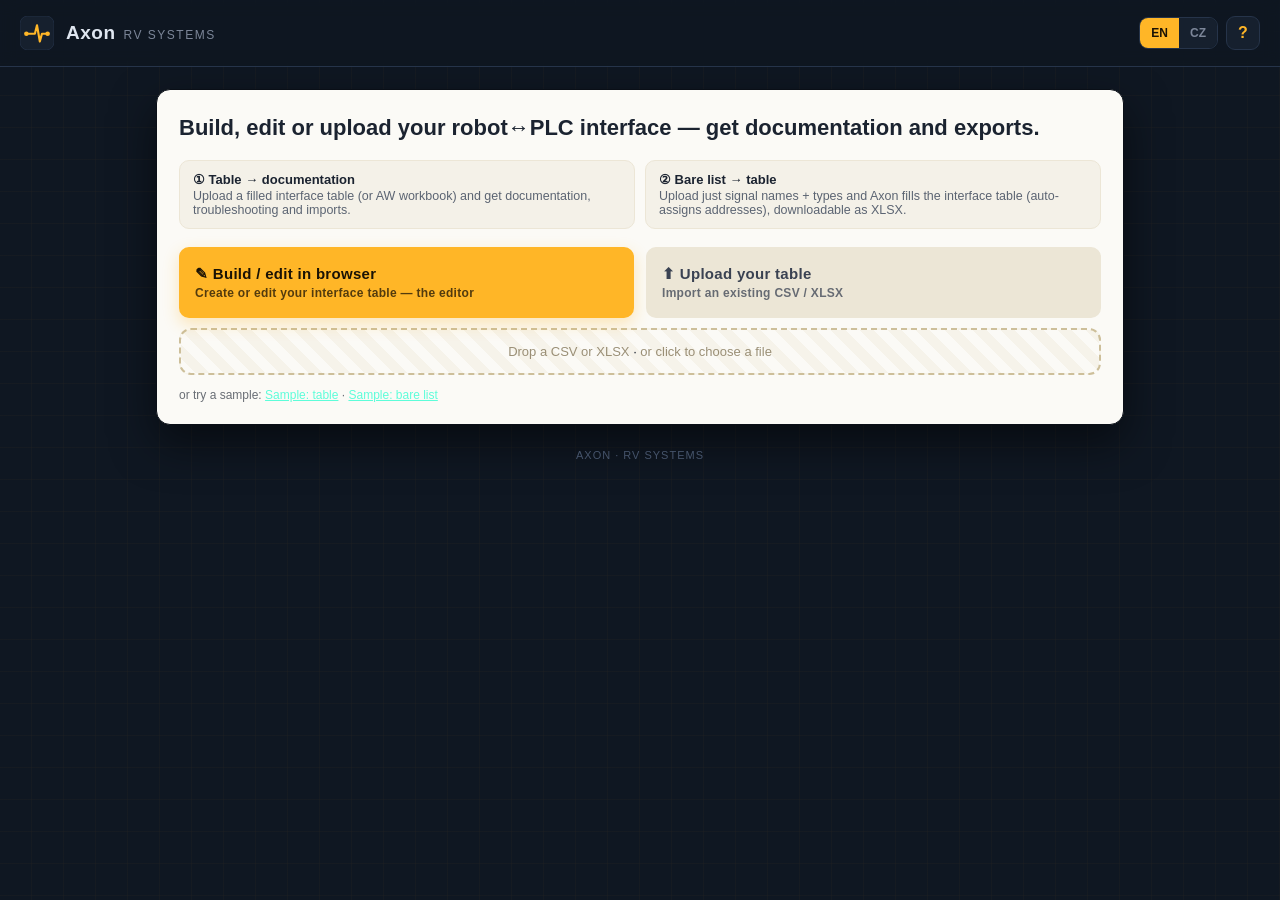
==== commit f7513da7: "chore(admin): aktualni stav axon + admin panel (operator doc, builder taby, model/video) Co-Authored" ====
--- a/axon/index.html
+++ b/axon/index.html
@@ -55,8 +55,12 @@
   <div class="card" id="upcard">
     <div class="h1" data-t="hero"></div>
     <div class="dirhint"><div class="d"><b data-t="d1h"></b><span data-t="d1s"></span></div><div class="d"><b data-t="d2h"></b><span data-t="d2s"></span></div></div>
-    <div class="drop" id="drop"><div class="ico">⎘</div><b data-t="dropb"></b><span data-t="drops"></span><input type="file" id="file" accept=".csv,.xlsx" hidden></div>
-    <div class="row"><button class="btn btn-p" id="sample" data-t="sample"></button><button class="btn btn-g" id="sample2" data-t="sample2"></button><button class="btn btn-g" id="buildbtn">✎ Builder</button><span class="fname" id="fname"></span></div>
+    <div style="display:flex;gap:12px;flex-wrap:wrap;margin:18px 0 10px">
+      <button class="btn btn-p" id="buildbtn" style="flex:1;min-width:200px;padding:18px 16px;text-align:left;display:block"><div style="font-size:15px;font-weight:700">✎ <span data-t="m_build"></span></div><div style="font-size:12px;opacity:.75;margin-top:3px" data-t="m_build_s"></div></button>
+      <button class="btn btn-g" id="upbtn" onclick="document.getElementById('file').click()" style="flex:1;min-width:200px;padding:18px 16px;text-align:left;display:block"><div style="font-size:15px;font-weight:700">⬆ <span data-t="m_up"></span></div><div style="font-size:12px;opacity:.75;margin-top:3px" data-t="m_up_s"></div></button>
+    </div>
+    <div class="drop" id="drop" style="padding:14px;font-size:13px"><span data-t="dropb"></span> · <span data-t="drops"></span><input type="file" id="file" accept=".csv,.xlsx" hidden></div>
+    <div style="margin-top:12px;font-size:12px;opacity:.65"><span data-t="or_sample"></span> <a id="sample" style="cursor:pointer;color:var(--teal,#0affcb);text-decoration:underline" data-t="sample"></a> · <a id="sample2" style="cursor:pointer;color:var(--teal,#0affcb);text-decoration:underline" data-t="sample2"></a><span class="fname" id="fname" style="margin-left:8px"></span></div>
   </div>
   <div class="card" id="buildcard" style="display:none"></div>
   <div class="card" id="result" style="display:none">
@@ -72,7 +76,7 @@
 <div class="overlay" id="overlay"><div class="help"><button class="x" id="help-close">✕</button><h3 data-t="h_title"></h3><ul id="help-list"></ul><div class="fmt mono" data-t="h_fmt"></div></div></div>
 <script>
 const T={
- en:{hero:"Upload the interface — table or AW-standard workbook.",dropb:"Drop a CSV or XLSX",drops:"or click to choose a file",sample:"Sample: table",sample2:"Sample: bare list",d1h:"① Table → documentation",d1s:"Upload a filled interface table (or AW workbook) and get documentation, troubleshooting and imports.",d2h:"② Bare list → table",d2s:"Upload just signal names + types and Axon fills the interface table (auto-assigns addresses), downloadable as XLSX.",fillN:" addresses auto-assigned — download the filled table with the “Table (XLSX)” button.",dlXlsx:"Table (XLSX)",foot:"Axon · RV Systems",
+ en:{hero:"Build, edit or upload your robot↔PLC interface — get documentation and exports.",dropb:"Drop a CSV or XLSX",drops:"or click to choose a file",sample:"Sample: table",sample2:"Sample: bare list",d1h:"① Table → documentation",d1s:"Upload a filled interface table (or AW workbook) and get documentation, troubleshooting and imports.",d2h:"② Bare list → table",d2s:"Upload just signal names + types and Axon fills the interface table (auto-assigns addresses), downloadable as XLSX.",fillN:" addresses auto-assigned — download the filled table with the “Table (XLSX)” button.",dlXlsx:"Table (XLSX)",foot:"Axon · RV Systems",m_build:"Build / edit in browser",m_build_s:"Create or edit your interface table — the editor",m_up:"Upload your table",m_up_s:"Import an existing CSV / XLSX",or_sample:"or try a sample:",
   s_sig:"signals",s_diag:"diagnostics",s_find:"findings",s_status:"statuses",s_prog:"programs",
   th:["Type","Robot addr.","PLC addr.","Signal","Description"],cat:{"Bezpečnost":"Safety","Handshake":"Handshake","Proces":"Process","Alarm":"Alarm","HMI":"HMI","Ostatní":"Other"},
   lblCause:"Likely cause",lblCheck:"What to check",dlR:"Robot import",dlP:"PLC import",noFind:"✓ No findings — no missing descriptions or duplicates.",vMiss:"Missing description",vDup:"Duplicate",
@@ -80,7 +84,7 @@
   awNote:"Detected an AW-standard workbook — parsed statuses, programs and signals from the real file.",thAlarm:["Code","Severity","Name","Meaning"],thProg:["No.","Program","Description"],thSig:["Address","Signal","Description"],
   h_title:"Help",h_fmt:"Type;Robot_addr;PLC_addr;Signal_name;Description;Category",
   help:["Upload an interface (CSV or XLSX) — drag or click. No file? Click Use sample.","Two formats work: a flat signal table (columns Type, Robot/PLC address, Signal name, Description, Category) or a multi-sheet AW-standard workbook (Status List + Programs + Interface).","For a flat table you get documentation, troubleshooting, imports and validation. For an AW workbook you get the status/alarm catalog, program reference and signal list.","You can also go the other way: upload a bare signal list (names + types, no addresses) and Axon fills the interface table (auto-assigns addresses) — download it as XLSX with the Table button.","Download the document as PDF or DOCX.","Everything runs locally in this browser."]},
- cs:{hero:"Nahraj interface — tabulku nebo AW-standard sešit.",dropb:"Přetáhni CSV nebo XLSX",drops:"nebo klikni a vyber soubor",sample:"Ukázka: tabulka",sample2:"Ukázka: holý seznam",d1h:"① Tabulka → dokumentace",d1s:"Nahraj hotovou interface tabulku (nebo AW sešit) a dostaneš dokumentaci, troubleshooting a importy.",d2h:"② Holý seznam → tabulka",d2s:"Nahraj jen jména signálů + typy a Axon vyplní interface tabulku (sám přiřadí adresy), ke stažení jako XLSX.",fillN:" adres doplněno automaticky — vyplněnou tabulku stáhneš tlačítkem „Tabulka (XLSX)“.",dlXlsx:"Tabulka (XLSX)",foot:"Axon · RV Systems",
+ cs:{hero:"Postav, uprav nebo nahraj rozhraní robot↔PLC — dokumentace a exporty.",dropb:"Přetáhni CSV nebo XLSX",drops:"nebo klikni a vyber soubor",sample:"Ukázka: tabulka",sample2:"Ukázka: holý seznam",d1h:"① Tabulka → dokumentace",d1s:"Nahraj hotovou interface tabulku (nebo AW sešit) a dostaneš dokumentaci, troubleshooting a importy.",d2h:"② Holý seznam → tabulka",d2s:"Nahraj jen jména signálů + typy a Axon vyplní interface tabulku (sám přiřadí adresy), ke stažení jako XLSX.",fillN:" adres doplněno automaticky — vyplněnou tabulku stáhneš tlačítkem „Tabulka (XLSX)“.",dlXlsx:"Tabulka (XLSX)",foot:"Axon · RV Systems",m_build:"Stavět / upravovat v prohlížeči",m_build_s:"Vytvoř nebo uprav svou interface tabulku — editor",m_up:"Nahrát svou tabulku",m_up_s:"Import existující CSV / XLSX",or_sample:"nebo vyzkoušej ukázku:",
   s_sig:"signálů",s_diag:"diagnostik",s_find:"nálezů",s_status:"statusů",s_prog:"programů",
   th:["Typ","Adr. robota","Adr. PLC","Signál","Popis"],cat:{"Bezpečnost":"Bezpečnost","Handshake":"Handshake","Proces":"Proces","Alarm":"Alarm","HMI":"HMI","Ostatní":"Ostatní"},
   lblCause:"Pravděpodobná příčina",lblCheck:"Co zkontrolovat",dlR:"Import pro robota",dlP:"Import pro PLC",noFind:"✓ Bez nálezů — žádné chybějící popisy ani duplicity.",vMiss:"Chybí popis",vDup:"Duplicita",
@@ -145,6 +149,25 @@
  const imp='<div class="grid2">'+dlBtn(L.dlR,"import_robot.csv",rImp)+dlBtn(L.dlP,"import_plc.csv",pImp)+'</div>';
  const chk=pb.length?tableTW(["#","Detail"],pb.map(p=>'<tr><td>'+esc(p[0])+'</td><td>'+esc(p[1])+'</td></tr>').join("")):'<p class="ok">'+L.noFind+'</p>';
  setTabs([{label:L.tDoc,html:doc},{label:L.tTs,html:ts},{label:L.tImp,html:imp},{label:L.tChk,html:chk}])}
+function renderOperator(){const A=AXP,tr=(cs,en)=>LANG=="en"?en:cs;
+ const F=(arr,keys)=>(arr||[]).filter(r=>keys.some(k=>r[k]&&String(r[k]).trim()));
+ const station=F(A.workflow,["cislo","nazev","popis"]),prog=F(A.programs,["cislo","nazev"]),prod=F(A.products,["id","nazev"]),alarm=F(A.alarms,["cislo","header","popis"]),safety=F(A.safety,["typ","adr","zona"]),tool=F(A.tool,["nazev","ip"]);
+ const sig=(typeof aSignals=="function"?aSignals():[]);autoAddress(sig);
+ const sb=(n,l)=>'<div class="stat"><b>'+n+'</b>'+l+'</div>';
+ document.getElementById("stats").innerHTML=sb(station.length,tr("stanic","stations"))+sb(alarm.length,tr("alarmů","alarms"))+sb(safety.length,"safety")+sb(sig.length,tr("signálů","signals"));
+ const tw=(h,rows)=>rows?tableTW(h,rows):'<p>—</p>';
+ const img=A.layout_img?'<img src="'+A.layout_img+'" style="max-width:100%;border-radius:10px;border:1px solid rgba(0,0,0,.12);margin-bottom:14px">':'';
+ const pLay=img+(station.length?tableTW([tr("Stanice","Station"),tr("Název","Name"),tr("Funkce","Function")],station.map(x=>'<tr><td><code>'+esc(x.cislo)+'</code></td><td><b>'+esc(x.nazev)+'</b></td><td>'+esc(x.popis)+'</td></tr>').join("")):(A.layout_img?'':'<p>—</p>'));
+ const pAlarm=tw([tr("Chyba","Error"),"Header",tr("Popis","Description"),tr("Řešení — co udělat","Solution — what to do")],alarm.length?alarm.map(x=>'<tr><td><code>'+esc(x.cislo)+'</code></td><td><b>'+esc(x.header)+'</b></td><td>'+esc(x.popis)+'</td><td>'+esc(x.reseni)+'</td></tr>').join(""):"");
+ const pSafety=tw([tr("Typ","Type"),tr("Adresa","Address"),tr("Zóna","Zone"),tr("Popis","Description")],safety.length?safety.map(x=>'<tr><td>'+esc(x.typ)+'</td><td><code>'+esc(x.adr)+'</code></td><td>'+esc(x.zona)+'</td><td>'+esc(x.popis)+'</td></tr>').join(""):"");
+ let pPP="";
+ if(prog.length)pPP+='<h2>'+tr("Programy","Programs")+'</h2>'+tableTW([tr("Č.","No."),tr("Program","Program"),tr("Popis","Description"),tr("Stanice","Station")],prog.map(x=>'<tr><td><code>'+esc(x.cislo)+'</code></td><td><b>'+esc(x.nazev)+'</b></td><td>'+esc(x.popis)+'</td><td>'+esc(x.stanice)+'</td></tr>').join(""));
+ if(prod.length)pPP+='<h2>'+tr("Produkty","Products")+'</h2>'+tableTW([tr("ID typu","Type ID"),tr("Název","Name"),tr("Stanice","Stations"),tr("Popis","Description")],prod.map(x=>'<tr><td><code>'+esc(x.id)+'</code></td><td><b>'+esc(x.nazev)+'</b></td><td>'+esc(x.stanice)+'</td><td>'+esc(x.popis)+'</td></tr>').join(""));
+ if(tool.length)pPP+='<h2>'+tr("Nástroje","Tools")+'</h2>'+tableTW([tr("Nástroj","Tool"),"IP","Device","Byte",tr("Popis","Description")],tool.map(x=>'<tr><td><b>'+esc(x.nazev)+'</b></td><td><code>'+esc(x.ip)+'</code></td><td>'+esc(x.device)+'</td><td>'+esc(x.byte)+'</td><td>'+esc(x.popis)+'</td></tr>').join(""));
+ if(!pPP)pPP='<p>—</p>';
+ const pSig=tw([tr("Typ","Type"),tr("Adr robot","Robot addr"),tr("Adr PLC","PLC addr"),tr("Jméno","Name"),tr("Popis","Description")],sig.length?sig.map(x=>'<tr><td>'+esc(x.typ)+'</td><td><code>'+esc(x.adr_robot)+'</code></td><td><code>'+esc(x.adr_plc)+'</code></td><td><b>'+esc(x.jmeno)+'</b></td><td>'+esc(x.popis)+'</td></tr>').join(""):"");
+ setTabs([{label:tr("Layout","Layout"),html:pLay},{label:tr("Alarmy","Alarms"),html:pAlarm},{label:"Safety",html:pSafety},{label:tr("Programy/Produkty","Programs/Products"),html:pPP},{label:tr("Signály","Signals"),html:pSig}]);
+}
 function renderAW(){const L=T[LANG],st=DATA.statuses,pr=DATA.programs,sg=DATA.signals;
  document.getElementById("stats").innerHTML='<div class="stat"><b>'+st.length+'</b>'+L.s_status+'</div><div class="stat"><b>'+pr.length+'</b>'+L.s_prog+'</div><div class="stat"><b>'+sg.length+'</b>'+L.s_sig+'</div>';
  const by={};st.forEach(s=>{(by[s.cat]=by[s.cat]||{});(by[s.cat][s.lvl]=by[s.cat][s.lvl]||[]).push(s)});
@@ -152,7 +175,7 @@
  const pg=pr.length?tableTW(L.thProg,pr.map(p=>'<tr><td><code>'+esc(p.num)+'</code></td><td><b>'+esc(p.name)+'</b></td><td>'+esc(p.desc)+'</td></tr>').join("")):'<p>—</p>';
  const si=sg.length?tableTW(L.thSig,sg.map(s=>'<tr><td><code>'+esc(s.addr)+'</code></td><td><b>'+esc(s.name)+'</b></td><td>'+esc(s.label)+'</td></tr>').join("")):'<p>—</p>';
  setTabs([{label:L.tAlarm,html:al},{label:L.tProg,html:pg},{label:L.tSig,html:si}])}
-function render(){if(!DATA)return;if(MODE=="aw")renderAW();else renderFlat();var xb=document.getElementById("dl-xlsx");if(xb)xb.style.display=(MODE=="flat")?"":"none";var fn=document.getElementById("fillnote");if(fn){if(MODE=="flat"&&window.__filled){fn.style.display="block";fn.textContent=window.__filled+T[LANG].fillN}else fn.style.display="none"}}
+function render(){if(!DATA)return;if(MODE=="aw")renderAW();else if(MODE=="operator")renderOperator();else renderFlat();var xb=document.getElementById("dl-xlsx");if(xb)xb.style.display=(MODE=="flat")?"":"none";var fn=document.getElementById("fillnote");if(fn){if(MODE=="flat"&&window.__filled){fn.style.display="block";fn.textContent=window.__filled+T[LANG].fillN}else fn.style.display="none"}}
 function showResult(){document.getElementById("result").style.display="block";document.getElementById("result").scrollIntoView({behavior:"smooth"})}
 // ---- vstup ----
 function runFlat(rows,header){const sig=buildSignals(rows,header);if(!sig.length){alert(LANG=="en"?"No signals found.":"Žádné signály.");return}const fl=autoAddress(sig);MODE="flat";DATA={signals:sig};window.__filled=fl;render();showResult()}
@@ -175,7 +198,7 @@
 DO;do_09;Q1.0;doVacuumOn;Turn vacuum on;Process
 DO;do_10;Q1.1;doClampFixture;Clamp the fixture;Process
 DO;do_15;Q1.6;doStackLightRed;Stack light red – fault;HMI`;
-function applyLang(){document.documentElement.lang=LANG;const L=T[LANG];document.querySelectorAll("[data-t]").forEach(el=>{const k=el.dataset.t;if(L[k]!=null)el.textContent=L[k]});document.getElementById("help-list").innerHTML=L.help.map(h=>'<li>'+esc(h)+'</li>').join("");document.querySelectorAll(".lang button").forEach(b=>b.classList.toggle("on",b.dataset.l===LANG));render()}
+function applyLang(){document.documentElement.lang=LANG;const L=T[LANG];document.querySelectorAll("[data-t]").forEach(el=>{const k=el.dataset.t;if(L[k]!=null)el.textContent=L[k]});document.getElementById("help-list").innerHTML=L.help.map(h=>'<li>'+esc(h)+'</li>').join("");document.querySelectorAll(".lang button").forEach(b=>b.classList.toggle("on",b.dataset.l===LANG));render();var _bc=document.getElementById("buildcard");if(_bc&&_bc.style.display!=="none"&&typeof renderBuilder==="function")renderBuilder();}
 
 
 function autoAddress(sig){let diB=0,diI=0,doB=0,doI=0,aiW=64,aoW=80;let filled=0;sig.forEach(s=>{if(s.adr_robot||s.adr_plc)return;const t=s.typ;if(t=="DI"){const a=diB+"."+diI;s.adr_robot=a;s.adr_plc="I"+a;diI++;if(diI>7){diI=0;diB++}}else if(t=="DO"){const a=doB+"."+doI;s.adr_robot=a;s.adr_plc="Q"+a;doI++;if(doI>7){doI=0;doB++}}else if(t=="AI"){s.adr_robot="IW"+aiW;s.adr_plc="IW"+aiW;aiW+=2}else if(t=="AO"){s.adr_robot="QW"+aoW;s.adr_plc="QW"+aoW;aoW+=2}else{const a=diB+"."+diI;s.adr_robot=a;s.adr_plc=a;diI++;if(diI>7){diI=0;diB++}}filled++});return filled}
@@ -192,6 +215,20 @@
   Object.keys(by).forEach(cat=>{bl.push({h3:cat});const rows=[];["Information","Warning","Error"].forEach(lv=>{(by[cat][lv]||[]).forEach(x=>rows.push([x.code,x.lvl,x.name,x.desc]))});bl.push({table:{head:L.thAlarm,rows}})});
   if(pr.length){bl.push({h2:L.tProg,table2:1});bl.push({table:{head:L.thProg,rows:pr.map(x=>[x.num,x.name,x.desc])}})}
   if(sg.length){bl.push({h2:L.tSig});bl.push({table:{head:L.thSig,rows:sg.map(x=>[x.addr,x.name,x.label])}})}
+ }else if(MODE=="operator"){const A=AXP,tr=(cs,en)=>LANG=="en"?en:cs;
+  const F=(arr,keys)=>(arr||[]).filter(r=>keys.some(k=>r[k]&&String(r[k]).trim()));
+  const station=F(A.workflow,["cislo","nazev","popis"]),prog=F(A.programs,["cislo","nazev"]),prod=F(A.products,["id","nazev"]),alarm=F(A.alarms,["cislo","header","popis"]),safety=F(A.safety,["typ","adr","zona"]),tool=F(A.tool,["nazev","ip"]);
+  const sig=(typeof aSignals=="function"?aSignals():[]);autoAddress(sig);
+  bl.push({h2:tr("Layout / stanice","Layout / stations")});
+  if(A.layout_img)bl.push({p:tr("(Layout obrázek — viz náhled / PDF)","(Layout image — see preview / PDF)")});
+  if(station.length)bl.push({table:{head:[tr("Stanice","Station"),tr("Název","Name"),tr("Funkce","Function")],rows:station.map(x=>[x.cislo,x.nazev,x.popis])}});
+  bl.push({h2:tr("Alarmy — řešení pro operátora","Alarms — operator solutions")});
+  if(alarm.length)bl.push({table:{head:[tr("Chyba","Error"),"Header",tr("Popis","Description"),tr("Řešení","Solution")],rows:alarm.map(x=>[x.cislo,x.header,x.popis,x.reseni])}});
+  if(safety.length){bl.push({h2:"Safety"});bl.push({table:{head:[tr("Typ","Type"),tr("Adresa","Address"),tr("Zóna","Zone"),tr("Popis","Description")],rows:safety.map(x=>[x.typ,x.adr,x.zona,x.popis])}});}
+  if(prog.length){bl.push({h2:tr("Programy","Programs")});bl.push({table:{head:[tr("Č.","No."),tr("Program","Program"),tr("Popis","Description"),tr("Stanice","Station")],rows:prog.map(x=>[x.cislo,x.nazev,x.popis,x.stanice])}});}
+  if(prod.length){bl.push({h2:tr("Produkty","Products")});bl.push({table:{head:[tr("ID typu","Type ID"),tr("Název","Name"),tr("Stanice","Stations"),tr("Popis","Description")],rows:prod.map(x=>[x.id,x.nazev,x.stanice,x.popis])}});}
+  if(tool.length){bl.push({h2:tr("Nástroje","Tools")});bl.push({table:{head:[tr("Nástroj","Tool"),"IP","Device","Byte",tr("Popis","Description")],rows:tool.map(x=>[x.nazev,x.ip,x.device,x.byte,x.popis])}});}
+  if(sig.length){bl.push({h2:tr("Signály","Signals")});bl.push({table:{head:[tr("Typ","Type"),tr("Adr robot","Robot addr"),tr("Adr PLC","PLC addr"),tr("Jméno","Name"),tr("Popis","Description")],rows:sig.map(x=>[x.typ,x.adr_robot,x.adr_plc,x.jmeno,x.popis])}});}
  }else{const sig=DATA.signals,order=["Bezpečnost","Handshake","Proces","Alarm","HMI","Ostatní"],g={};sig.forEach(x=>{(g[x.kategorie]=g[x.kategorie]||[]).push(x)});
   bl.push({h2:L.tDoc});order.filter(k=>g[k]).concat(Object.keys(g).filter(k=>!order.includes(k))).forEach(cat=>{bl.push({h3:catName(cat)});bl.push({table:{head:L.th,rows:g[cat].map(x=>[x.typ,x.adr_robot,x.adr_plc,x.jmeno,x.popis])}})});
   const ts=sig.map(tsig).filter(Boolean);if(ts.length){bl.push({h2:L.tTs});ts.forEach(x=>{const t=x[LANG];bl.push({h3:t.symptom});bl.push({p:x.addr+" · "+x.signal});bl.push({p:L.lblCause+": "+t.priciny.join("; ")});bl.push({p:L.lblCheck+": "+t.kontrola.join("; ")})})}
@@ -253,37 +290,64 @@
 const ov=document.getElementById("overlay");document.getElementById("help-open").onclick=()=>ov.classList.add("on");document.getElementById("help-close").onclick=()=>ov.classList.remove("on");ov.onclick=e=>{if(e.target===ov)ov.classList.remove("on")};
 document.getElementById("dl-pdf").onclick=downloadPDF;document.getElementById("dl-docx").onclick=downloadDOCX;document.getElementById("dl-xlsx").onclick=downloadXLSX;
 
-/* ===== INTERFACE BUILDER (Vojta: stavět v prohlížeči, ne CSV import) ===== */
-let BUILDROWS=[];
+/* ===== AXON EDITOR — multi-tab (Vojta full) ===== */
+let AXP={head:{},interface:[],tool:[],workflow:[],programs:[],products:[],alarms:[],safety:[],layout_img:""};
+let BTAB="interface";
 const bl=(cs,en)=>LANG=="en"?en:cs;
-const BCOLS=[["typ","Typ","Type"],["adr_robot","Adr robot","Robot addr"],["adr_plc","Adr PLC","PLC addr"],["jmeno","Jméno","Name"],["popis","Popis","Description"],["kategorie","Kategorie","Category"]];
+const AHEAD=[["ip_plc","IP PLC","PLC IP"],["ip_robot","IP robot","Robot IP"],["dev_plc","Device PLC","PLC device"],["dev_robot","Device robot","Robot device"]];
+const ATABS=[
+ {id:"interface",cs:"Interface",en:"Interface",cols:[["typ","Typ","Type","DI / DO / AI / AO"],["adr_robot","Adr robot","Robot addr","adresa na straně robota"],["adr_plc","Adr PLC","PLC addr","adresa na straně PLC (I/Q)"],["jmeno","Jméno","Name","název signálu"],["popis","Popis","Description","co signál dělá"],["kategorie","Kategorie","Category","Input / Output / Safety / HMI"]]},
+ {id:"tool",cs:"Tool",en:"Tool",cols:[["nazev","Nástroj","Tool","gripper, terminál…"],["ip","IP","IP",""],["device","Device","Device",""],["byte","Byte","Byte","rozsah, např. 2"],["popis","Popis","Description",""]]},
+ {id:"workflow",cs:"Layout",en:"Layout",img:true,cols:[["cislo","Stanice","Station","např. OP830"],["nazev","Název","Name",""],["popis","Popis funkce","Function","co stanice dělá"]]},
+ {id:"programs",cs:"Programy",en:"Programs",cols:[["cislo","Č.","No.",""],["nazev","Program","Program",""],["popis","Popis","Description",""],["stanice","Stanice","Station","z Layoutu"]]},
+ {id:"products",cs:"Produkty",en:"Products",cols:[["id","ID typu","Type ID",""],["nazev","Název","Name",""],["stanice","Stanice","Stations","kam jde"],["popis","Popis","Description",""]]},
+ {id:"alarms",cs:"Alarmy",en:"Alarms",cols:[["cislo","Číslo chyby","Error #",""],["header","Header","Header",""],["popis","Popis","Description","pro operátora"],["reseni","Řešení","Solution","co má operátor udělat"]]},
+ {id:"safety",cs:"Safety",en:"Safety",cols:[["typ","Typ","Type","DI / DO"],["adr","Adresa","Address",""],["zona","Zóna","Zone","safety zóna"],["popis","Popis","Description",""]]},
+];
 const IST='width:100%;box-sizing:border-box;background:rgba(255,255,255,.04);border:1px solid rgba(255,255,255,.15);color:inherit;padding:5px 7px;border-radius:5px;font:inherit;font-size:12px';
-function bSync(){const b=document.getElementById("b-body");if(!b)return;BUILDROWS=[...b.querySelectorAll("tr")].map(tr=>{const v=k=>{const el=tr.querySelector("[data-k='"+k+"']");return el?el.value.trim():""};return{typ:v("typ"),adr_robot:v("adr_robot"),adr_plc:v("adr_plc"),jmeno:v("jmeno"),popis:v("popis"),kategorie:v("kategorie")}});}
+const aTabDef=id=>ATABS.find(t=>t.id==id);
+function aSave(){try{localStorage.setItem("axon_project",JSON.stringify(AXP));}catch(e){}}
+function aSync(){const c=document.getElementById("buildcard");if(!c)return;const tb=c.querySelector("#ax-body");if(tb){const cols=aTabDef(BTAB).cols;AXP[BTAB]=[...tb.querySelectorAll("tr")].map(tr=>{const o={};cols.forEach(col=>{const el=tr.querySelector("[data-k='"+col[0]+"']");o[col[0]]=el?el.value.trim():"";});return o;});}AHEAD.forEach(h=>{const el=c.querySelector("[data-h='"+h[0]+"']");if(el)AXP.head[h[0]]=el.value.trim();});const rg=c.querySelector("#ax-range");if(rg)AXP.head.byte_range=rg.value;const vn=c.querySelector("#ax-vendor");if(vn)AXP.head.vendor=vn.value;aSave();}
+function aValidate(){const sig=AXP.interface||[],seen={},warn=[];sig.forEach(s=>{if((s.typ||s.jmeno)&&!s.jmeno)warn.push(bl("Chybí jméno @ ","No name @ ")+(s.adr_robot||s.adr_plc||"?"));["adr_robot","adr_plc"].forEach(k=>{const v=s[k];if(v){const key=k+":"+v;if(seen[key])warn.push(bl("Duplicita ","Dup ")+v);else seen[key]=1;}});});return warn;}
 function renderBuilder(){
-  const c=document.getElementById("buildcard");
-  const th=BCOLS.map(x=>`<th style="text-align:left;padding:6px;opacity:.6;font-size:11px;text-transform:uppercase">${bl(x[1],x[2])}</th>`).join("")+"<th></th>";
-  const rowH=(r,i)=>`<tr>${BCOLS.map(x=>`<td style="padding:3px"><input data-k="${x[0]}" style="${IST}" value="${esc(r[x[0]]||"")}"></td>`).join("")}<td style="padding:3px"><button data-del="${i}" style="background:none;border:none;color:#e77;cursor:pointer;font-size:15px">✕</button></td></tr>`;
-  c.innerHTML=`<div class="h1">${bl("Builder rozhraní","Interface builder")}</div>
-   <p style="opacity:.7;font-size:13px;margin:6px 0 12px">${bl("Vyplň nebo nakopíruj z Excelu (Ctrl+V do tabulky). Adresy lze nechat prázdné — doplní se samy.","Fill in or paste from Excel (Ctrl+V into the table). Addresses can stay empty — auto-assigned.")}</p>
-   <div class="row" style="flex-wrap:wrap;gap:8px;margin-bottom:12px">
-    <button class="btn btn-g" id="b-add">+ ${bl("Řádek","Row")}</button>
-    <button class="btn btn-g" id="b-save">⬇ ${bl("Uložit projekt","Save project")}</button>
-    <button class="btn btn-g" id="b-load">⬆ ${bl("Načíst projekt","Load project")}</button>
-    <input type="file" id="b-loadf" accept=".json" hidden>
-    <button class="btn btn-p" id="b-gen">${bl("Generovat dokumentaci","Generate docs")} →</button>
-   </div>
-   <div style="overflow-x:auto"><table style="width:100%;border-collapse:collapse;font-size:12px"><thead><tr>${th}</tr></thead><tbody id="b-body">${(BUILDROWS.length?BUILDROWS:[{}]).map(rowH).join("")}</tbody></table></div>`;
-  c.querySelector("#b-add").onclick=()=>{bSync();BUILDROWS.push({});renderBuilder();};
-  c.querySelector("#b-gen").onclick=bGenerate;
-  c.querySelector("#b-save").onclick=bSave;
-  c.querySelector("#b-load").onclick=()=>c.querySelector("#b-loadf").click();
-  c.querySelector("#b-loadf").onchange=e=>{const f=e.target.files[0];if(!f)return;const rd=new FileReader();rd.onload=()=>{try{const j=JSON.parse(rd.result);BUILDROWS=Array.isArray(j)?j:(j.signals||[]);renderBuilder();}catch(x){alert(bl("Neplatný JSON projekt.","Invalid JSON project."));}};rd.readAsText(f);};
-  c.querySelectorAll("[data-del]").forEach(b=>b.onclick=()=>{bSync();BUILDROWS.splice(+b.dataset.del,1);if(!BUILDROWS.length)BUILDROWS=[{}];renderBuilder();});
-  c.querySelector("#b-body").addEventListener("paste",ev=>{const t=(ev.clipboardData||window.clipboardData).getData("text");if(t&&/[\t\n]/.test(t)){ev.preventDefault();bSync();t.split(/\r?\n/).filter(l=>l.trim()).forEach(line=>{const a=line.split("\t");BUILDROWS.push({typ:a[0]||"",adr_robot:a[1]||"",adr_plc:a[2]||"",jmeno:a[3]||"",popis:a[4]||"",kategorie:a[5]||""});});renderBuilder();}});
+ const c=document.getElementById("buildcard");const def=aTabDef(BTAB);
+ const tabBtn=t=>'<button onclick="aTab(\''+t.id+'\')" style="background:'+(BTAB==t.id?'var(--teal,#0affcb)':'transparent')+';color:'+(BTAB==t.id?'#06231b':'inherit')+';border:1px solid rgba(255,255,255,.15);border-radius:8px;padding:6px 12px;font:inherit;font-size:12px;font-weight:700;cursor:pointer">'+bl(t.cs,t.en)+'</button>';
+ const tabs='<div style="display:flex;gap:5px;flex-wrap:wrap;margin-bottom:14px;align-items:center">'+ATABS.map(tabBtn).join("")+'<span style="flex:1;min-width:10px"></span><button class="btn btn-g" id="ax-savef">⬇ '+bl("Uložit","Save")+'</button><button class="btn btn-g" id="ax-load">⬆ '+bl("Načíst","Load")+'</button><button class="btn btn-p" id="ax-oper">→ '+bl("Operátorský dokument","Operator document")+'</button><input type="file" id="ax-loadf" accept=".json" hidden></div>';
+ const cols=def.cols;
+ const th=cols.map(x=>'<th title="'+esc(x[3]||"")+'" style="text-align:left;padding:6px;opacity:.6;font-size:11px;text-transform:uppercase;cursor:'+(x[3]?'help':'default')+'">'+bl(x[1],x[2])+(x[3]?' <span style="opacity:.5">ⓘ</span>':'')+'</th>').join("")+"<th></th>";
+ const rowH=(r,i)=>'<tr>'+cols.map(x=>'<td style="padding:3px"><input data-k="'+x[0]+'" style="'+IST+'" value="'+esc(r[x[0]]||"")+'"></td>').join("")+'<td style="padding:3px"><button data-del="'+i+'" style="background:none;border:none;color:#e77;cursor:pointer;font-size:15px">✕</button></td></tr>';
+ const rows=(AXP[BTAB]&&AXP[BTAB].length?AXP[BTAB]:[{}]);
+ let pre="",post="";
+ if(BTAB=="interface"){
+   const head=AHEAD.map(h=>'<div style="flex:1;min-width:150px"><label style="font-size:11px;opacity:.6;display:block;margin-bottom:3px">'+bl(h[1],h[2])+'</label><input data-h="'+h[0]+'" style="'+IST+'" value="'+esc(AXP.head[h[0]]||"")+'"></div>').join("");
+   pre='<div style="display:flex;flex-wrap:wrap;gap:10px;margin-bottom:12px">'+head+'<div style="min-width:130px"><label style="font-size:11px;opacity:.6;display:block;margin-bottom:3px">Vendor</label><select id="ax-vendor" style="'+IST+'"><option value="">—</option><option>ABB</option><option>Fanuc</option><option>KUKA</option><option>Siemens</option></select></div></div>';
+   const warn=aValidate();
+   if(warn.length)post='<div style="margin-top:10px;padding:10px;border:1px solid #e77;border-radius:8px;background:rgba(230,119,119,.08);font-size:12px"><b>'+bl("⚠ Kontrola","⚠ Check")+' ('+warn.length+'):</b> '+warn.slice(0,6).map(esc).join(" · ")+(warn.length>6?" …":"")+'</div>';
+ }
+ if(def.img)pre='<div style="margin-bottom:12px"><label style="font-size:12px;opacity:.7">'+bl("Obrázek layoutu","Layout image")+'</label><br><input type="file" id="ax-img" accept="image/*" style="font-size:12px;margin-top:4px">'+(AXP.layout_img?'<div style="margin-top:8px"><img src="'+AXP.layout_img+'" style="max-width:100%;max-height:240px;border-radius:8px;border:1px solid rgba(255,255,255,.15)"></div>':'')+'</div>';
+ const itools=BTAB=="interface"?'<select id="ax-range" style="'+IST+';width:auto"><option value="8">8 B</option><option value="16">16 B</option><option value="32">32 B</option><option value="64">64 B</option><option value="128">128 B</option><option value="256">256 B</option></select><button class="btn btn-g" id="ax-empty">'+bl("Prázdné I/O","Empty I/O")+'</button><button class="btn btn-g" id="ax-xlsx">⬇ XLSX</button><button class="btn btn-p" id="ax-gen">'+bl("Generovat docs","Generate docs")+' →</button>':"";
+ c.innerHTML='<div class="h1">'+bl("Axon editor","Axon editor")+'</div>'+tabs+'<p style="opacity:.6;font-size:12px;margin:0 0 12px">'+bl("Edituj v prohlížeči, nakopíruj z Excelu (Ctrl+V), ukládá se automaticky. Každý stroj je jiný — uprav si sloupce/hodnoty podle sebe.","Edit in browser, paste from Excel (Ctrl+V), auto-saved. Every machine differs — adjust values yourself.")+'</p>'+pre+'<div class="row" style="flex-wrap:wrap;gap:8px;margin-bottom:12px"><button class="btn btn-g" id="ax-add">+ '+bl("Řádek","Row")+'</button>'+itools+'</div><div style="overflow-x:auto"><table style="width:100%;border-collapse:collapse;font-size:12px"><thead><tr>'+th+'</tr></thead><tbody id="ax-body">'+rows.map(rowH).join("")+'</tbody></table></div>'+post;
+ c.querySelector("#ax-savef").onclick=aSaveFile;
+ var _op=c.querySelector("#ax-oper");if(_op)_op.onclick=aOperator;
+ c.querySelector("#ax-load").onclick=()=>c.querySelector("#ax-loadf").click();
+ c.querySelector("#ax-loadf").onchange=e=>{const f=e.target.files[0];if(!f)return;const rd=new FileReader();rd.onload=()=>{try{const j=JSON.parse(rd.result);const base={head:{},interface:[],tool:[],workflow:[],programs:[],products:[],alarms:[],safety:[],layout_img:""};AXP=Array.isArray(j)?Object.assign(base,{interface:j}):Object.assign(base,j,{interface:j.interface||j.rows||[]});aSave();renderBuilder();}catch(x){alert(bl("Neplatný JSON.","Invalid JSON."));}};rd.readAsText(f);};
+ c.querySelector("#ax-add").onclick=()=>{aSync();(AXP[BTAB]=AXP[BTAB]||[]).push({});renderBuilder();};
+ c.querySelectorAll("[data-del]").forEach(b=>b.onclick=()=>{aSync();AXP[BTAB].splice(+b.dataset.del,1);if(!AXP[BTAB].length)AXP[BTAB]=[{}];renderBuilder();});
+ const body=c.querySelector("#ax-body");
+ body.addEventListener("input",aSync);
+ body.addEventListener("paste",ev=>{const t=(ev.clipboardData||window.clipboardData).getData("text");if(t&&/[\t\n]/.test(t)){ev.preventDefault();aSync();const cs2=def.cols;t.split(/\r?\n/).filter(l=>l.trim()).forEach(line=>{const a=line.split("\t");const o={};cs2.forEach((col,ci)=>o[col[0]]=a[ci]||"");AXP[BTAB].push(o);});renderBuilder();}});
+ if(BTAB=="interface"){const rg=c.querySelector("#ax-range");if(rg)rg.value=AXP.head.byte_range||"16";const vn=c.querySelector("#ax-vendor");if(vn)vn.value=AXP.head.vendor||"";c.querySelector("#ax-empty").onclick=aEmptyGrid;c.querySelector("#ax-xlsx").onclick=aXlsx;c.querySelector("#ax-gen").onclick=aGen;}
+ if(def.img){const im=c.querySelector("#ax-img");if(im)im.onchange=e=>{const f=e.target.files[0];if(!f)return;const rd=new FileReader();rd.onload=()=>{aSync();AXP.layout_img=rd.result;renderBuilder();};rd.readAsDataURL(f);};}
+ aSave();
 }
-function bSave(){bSync();const blob=new Blob([JSON.stringify(BUILDROWS,null,2)],{type:"application/json"});const a=document.createElement("a");a.href=URL.createObjectURL(blob);a.download="axon-projekt.json";a.click();}
-function bGenerate(){bSync();const sig=BUILDROWS.filter(r=>r.jmeno||r.typ).map(r=>({typ:(r.typ||"").toUpperCase(),adr_robot:r.adr_robot||"",adr_plc:r.adr_plc||"",jmeno:r.jmeno||"",popis:r.popis||"",kategorie:r.kategorie||"Ostatní"}));if(!sig.length){alert(bl("Prázdná tabulka.","Empty table."));return;}const fl=autoAddress(sig);MODE="flat";DATA={signals:sig};window.__filled=fl;render();showResult();}
-document.getElementById("buildbtn").onclick=()=>{const c=document.getElementById("buildcard");if(c.style.display=="none"){if(!BUILDROWS.length)BUILDROWS=[{}];c.style.display="block";renderBuilder();c.scrollIntoView({behavior:"smooth"});}else{c.style.display="none";}};
+function aTab(t){aSync();BTAB=t;renderBuilder();}
+function aEmptyGrid(){aSync();const N=parseInt((document.getElementById("ax-range")||{}).value)||16;const total=N*16;if(total>300&&!confirm(bl("Vygeneruje "+total+" řádků. Pokračovat?","Generate "+total+" rows?")))return;const rows=[];for(let b=0;b<N;b++)for(let bit=0;bit<8;bit++)rows.push({typ:"DI",adr_robot:b+"."+bit,adr_plc:"I"+b+"."+bit,jmeno:"",popis:"",kategorie:"Input"});for(let b=0;b<N;b++)for(let bit=0;bit<8;bit++)rows.push({typ:"DO",adr_robot:b+"."+bit,adr_plc:"Q"+b+"."+bit,jmeno:"",popis:"",kategorie:"Output"});AXP.interface=rows;renderBuilder();}
+function aSignals(){aSync();return (AXP.interface||[]).filter(r=>r.jmeno||r.typ).map(r=>({typ:(r.typ||"").toUpperCase(),adr_robot:r.adr_robot||"",adr_plc:r.adr_plc||"",jmeno:r.jmeno||"",popis:r.popis||"",kategorie:r.kategorie||"Ostatní"}));}
+function aXlsx(){const sig=aSignals();if(!sig.length){alert(bl("Prázdná tabulka.","Empty."));return;}autoAddress(sig);const headers=["Type","Robot_addr","PLC_addr","Signal_name","Description","Category"];const rows=sig.map(s=>[s.typ,s.adr_robot,s.adr_plc,s.jmeno,s.popis,s.kategorie]);const blob=new Blob([makeXLSX(headers,rows)],{type:"application/vnd.openxmlformats-officedocument.spreadsheetml.sheet"});const a=document.createElement("a");a.href=URL.createObjectURL(blob);a.download="interface_table.xlsx";a.click();}
+function aGen(){const sig=aSignals();if(!sig.length){alert(bl("Prázdná tabulka.","Empty."));return;}const fl=autoAddress(sig);MODE="flat";DATA={signals:sig};window.__filled=fl;render();showResult();}
+function aOperator(){aSync();MODE="operator";DATA={op:1};window.__filled=0;render();showResult();}
+function aSaveFile(){aSync();const blob=new Blob([JSON.stringify(AXP,null,2)],{type:"application/json"});const a=document.createElement("a");a.href=URL.createObjectURL(blob);a.download="axon-projekt.json";a.click();}
+document.getElementById("buildbtn").onclick=()=>{const c=document.getElementById("buildcard");if(c.style.display=="none"){try{const sv=localStorage.getItem("axon_project");if(sv)AXP=Object.assign(AXP,JSON.parse(sv));}catch(e){}if(!(AXP.interface&&AXP.interface.length))AXP.interface=[{}];c.style.display="block";renderBuilder();c.scrollIntoView({behavior:"smooth"});}else{c.style.display="none";}};
 applyLang();
 </script>
 </body></html>
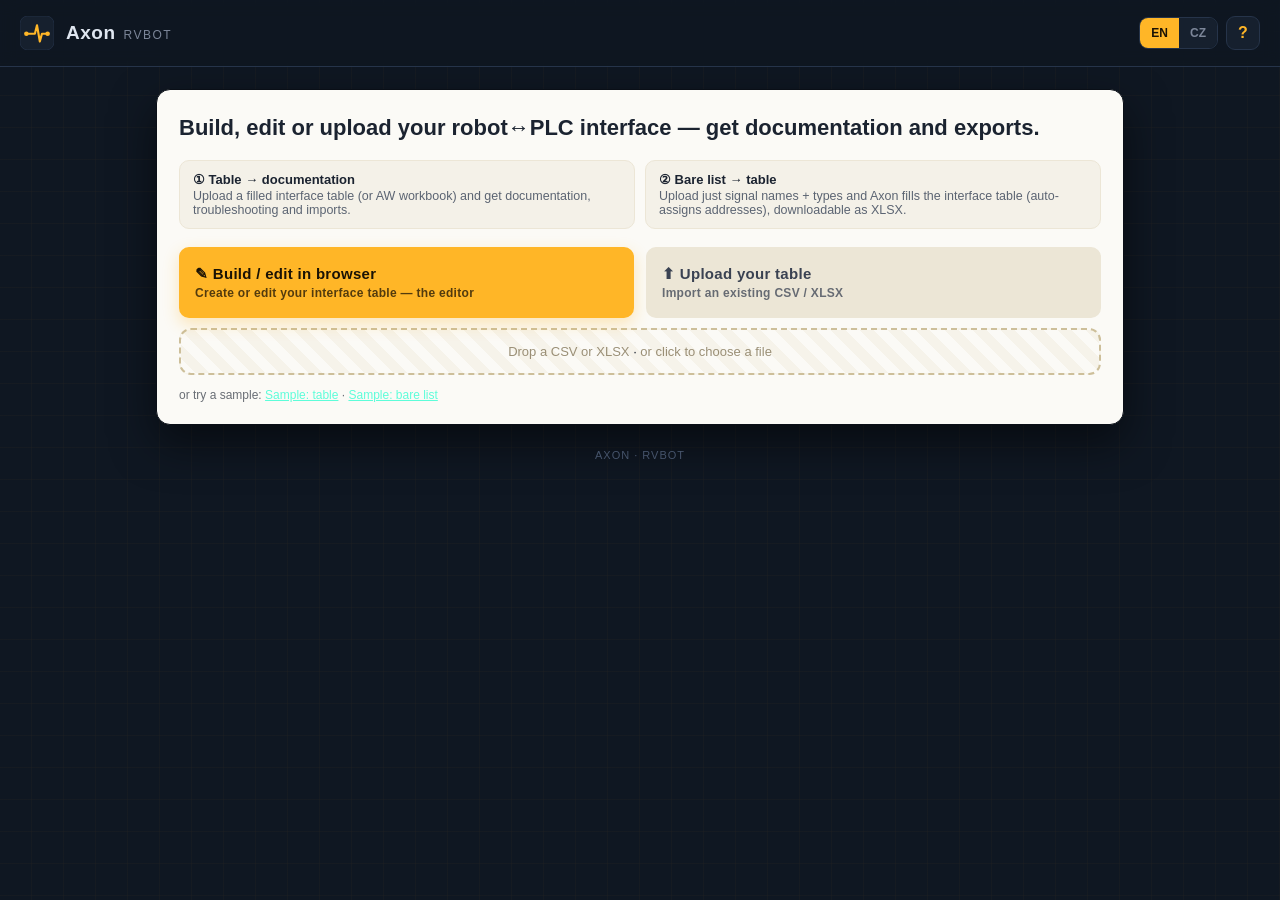
==== commit a7446575: "refactor(axon): odlehceni UI (rozbalovaci panel pripojeni, mene balastu) + fix RV Systems->RVbot na " ====
--- a/axon/index.html
+++ b/axon/index.html
@@ -1,6 +1,6 @@
 <!DOCTYPE html>
 <html lang="en"><head><meta charset="utf-8"><meta name="viewport" content="width=device-width,initial-scale=1">
-<title>Axon · RV Systems</title>
+<title>Axon · RVbot</title>
 <link rel="icon" href="data:image/svg+xml,%3Csvg xmlns='http://www.w3.org/2000/svg' viewBox='0 0 32 32'%3E%3Crect width='32' height='32' rx='7' fill='%230f1722'/%3E%3Cpath d='M5 17H12l3 0 2-8 3 16 2-8h7' fill='none' stroke='%23ffb627' stroke-width='2.2' stroke-linecap='round' stroke-linejoin='round'/%3E%3Ccircle cx='5' cy='17' r='2' fill='%23ffb627'/%3E%3Ccircle cx='27' cy='17' r='2' fill='%23ffb627'/%3E%3C/svg%3E">
 <style>
 :root{--ink:#0f1722;--ink2:#16202e;--amber:#ffb627;--amberd:#e09600;--line:#26344a;--paper:#fbfaf6;--pt:#1b2330;--mute:#7c8699}
@@ -48,7 +48,7 @@
 <body>
 <div class="top">
   <svg class="mark" viewBox="0 0 48 48"><rect width="48" height="48" rx="11" fill="#16202e" stroke="#26344a"/><path d="M9 25h9l3 0 3-12 4 23 3-11h9" fill="none" stroke="#ffb627" stroke-width="3" stroke-linecap="round" stroke-linejoin="round"/><circle cx="9" cy="25" r="3.2" fill="#ffb627"/><circle cx="39" cy="25" r="3.2" fill="#ffb627"/></svg>
-  <span class="wm">Axon<span class="sys">RV Systems</span></span>
+  <span class="wm">Axon<span class="sys">RVbot</span></span>
   <div class="right"><div class="lang"><button data-l="en" class="on">EN</button><button data-l="cs">CZ</button></div><button class="help-btn" id="help-open">?</button></div>
 </div>
 <div class="wrap">
@@ -76,7 +76,7 @@
 <div class="overlay" id="overlay"><div class="help"><button class="x" id="help-close">✕</button><h3 data-t="h_title"></h3><ul id="help-list"></ul><div class="fmt mono" data-t="h_fmt"></div></div></div>
 <script>
 const T={
- en:{hero:"Build, edit or upload your robot↔PLC interface — get documentation and exports.",dropb:"Drop a CSV or XLSX",drops:"or click to choose a file",sample:"Sample: table",sample2:"Sample: bare list",d1h:"① Table → documentation",d1s:"Upload a filled interface table (or AW workbook) and get documentation, troubleshooting and imports.",d2h:"② Bare list → table",d2s:"Upload just signal names + types and Axon fills the interface table (auto-assigns addresses), downloadable as XLSX.",fillN:" addresses auto-assigned — download the filled table with the “Table (XLSX)” button.",dlXlsx:"Table (XLSX)",foot:"Axon · RV Systems",m_build:"Build / edit in browser",m_build_s:"Create or edit your interface table — the editor",m_up:"Upload your table",m_up_s:"Import an existing CSV / XLSX",or_sample:"or try a sample:",
+ en:{hero:"Build, edit or upload your robot↔PLC interface — get documentation and exports.",dropb:"Drop a CSV or XLSX",drops:"or click to choose a file",sample:"Sample: table",sample2:"Sample: bare list",d1h:"① Table → documentation",d1s:"Upload a filled interface table (or AW workbook) and get documentation, troubleshooting and imports.",d2h:"② Bare list → table",d2s:"Upload just signal names + types and Axon fills the interface table (auto-assigns addresses), downloadable as XLSX.",fillN:" addresses auto-assigned — download the filled table with the “Table (XLSX)” button.",dlXlsx:"Table (XLSX)",foot:"Axon · RVbot",m_build:"Build / edit in browser",m_build_s:"Create or edit your interface table — the editor",m_up:"Upload your table",m_up_s:"Import an existing CSV / XLSX",or_sample:"or try a sample:",
   s_sig:"signals",s_diag:"diagnostics",s_find:"findings",s_status:"statuses",s_prog:"programs",
   th:["Type","Robot addr.","PLC addr.","Signal","Description"],cat:{"Bezpečnost":"Safety","Handshake":"Handshake","Proces":"Process","Alarm":"Alarm","HMI":"HMI","Ostatní":"Other"},
   lblCause:"Likely cause",lblCheck:"What to check",dlR:"Robot import",dlP:"PLC import",noFind:"✓ No findings — no missing descriptions or duplicates.",vMiss:"Missing description",vDup:"Duplicate",
@@ -84,7 +84,7 @@
   awNote:"Detected an AW-standard workbook — parsed statuses, programs and signals from the real file.",thAlarm:["Code","Severity","Name","Meaning"],thProg:["No.","Program","Description"],thSig:["Address","Signal","Description"],
   h_title:"Help",h_fmt:"Type;Robot_addr;PLC_addr;Signal_name;Description;Category",
   help:["Upload an interface (CSV or XLSX) — drag or click. No file? Click Use sample.","Two formats work: a flat signal table (columns Type, Robot/PLC address, Signal name, Description, Category) or a multi-sheet AW-standard workbook (Status List + Programs + Interface).","For a flat table you get documentation, troubleshooting, imports and validation. For an AW workbook you get the status/alarm catalog, program reference and signal list.","You can also go the other way: upload a bare signal list (names + types, no addresses) and Axon fills the interface table (auto-assigns addresses) — download it as XLSX with the Table button.","Download the document as PDF or DOCX.","Everything runs locally in this browser."]},
- cs:{hero:"Postav, uprav nebo nahraj rozhraní robot↔PLC — dokumentace a exporty.",dropb:"Přetáhni CSV nebo XLSX",drops:"nebo klikni a vyber soubor",sample:"Ukázka: tabulka",sample2:"Ukázka: holý seznam",d1h:"① Tabulka → dokumentace",d1s:"Nahraj hotovou interface tabulku (nebo AW sešit) a dostaneš dokumentaci, troubleshooting a importy.",d2h:"② Holý seznam → tabulka",d2s:"Nahraj jen jména signálů + typy a Axon vyplní interface tabulku (sám přiřadí adresy), ke stažení jako XLSX.",fillN:" adres doplněno automaticky — vyplněnou tabulku stáhneš tlačítkem „Tabulka (XLSX)“.",dlXlsx:"Tabulka (XLSX)",foot:"Axon · RV Systems",m_build:"Stavět / upravovat v prohlížeči",m_build_s:"Vytvoř nebo uprav svou interface tabulku — editor",m_up:"Nahrát svou tabulku",m_up_s:"Import existující CSV / XLSX",or_sample:"nebo vyzkoušej ukázku:",
+ cs:{hero:"Postav, uprav nebo nahraj rozhraní robot↔PLC — dokumentace a exporty.",dropb:"Přetáhni CSV nebo XLSX",drops:"nebo klikni a vyber soubor",sample:"Ukázka: tabulka",sample2:"Ukázka: holý seznam",d1h:"① Tabulka → dokumentace",d1s:"Nahraj hotovou interface tabulku (nebo AW sešit) a dostaneš dokumentaci, troubleshooting a importy.",d2h:"② Holý seznam → tabulka",d2s:"Nahraj jen jména signálů + typy a Axon vyplní interface tabulku (sám přiřadí adresy), ke stažení jako XLSX.",fillN:" adres doplněno automaticky — vyplněnou tabulku stáhneš tlačítkem „Tabulka (XLSX)“.",dlXlsx:"Tabulka (XLSX)",foot:"Axon · RVbot",m_build:"Stavět / upravovat v prohlížeči",m_build_s:"Vytvoř nebo uprav svou interface tabulku — editor",m_up:"Nahrát svou tabulku",m_up_s:"Import existující CSV / XLSX",or_sample:"nebo vyzkoušej ukázku:",
   s_sig:"signálů",s_diag:"diagnostik",s_find:"nálezů",s_status:"statusů",s_prog:"programů",
   th:["Typ","Adr. robota","Adr. PLC","Signál","Popis"],cat:{"Bezpečnost":"Bezpečnost","Handshake":"Handshake","Proces":"Proces","Alarm":"Alarm","HMI":"HMI","Ostatní":"Ostatní"},
   lblCause:"Pravděpodobná příčina",lblCheck:"Co zkontrolovat",dlR:"Import pro robota",dlP:"Import pro PLC",noFind:"✓ Bez nálezů — žádné chybějící popisy ani duplicity.",vMiss:"Chybí popis",vDup:"Duplicita",
@@ -234,7 +234,7 @@
   const ts=sig.map(tsig).filter(Boolean);if(ts.length){bl.push({h2:L.tTs});ts.forEach(x=>{const t=x[LANG];bl.push({h3:t.symptom});bl.push({p:x.addr+" · "+x.signal});bl.push({p:L.lblCause+": "+t.priciny.join("; ")});bl.push({p:L.lblCheck+": "+t.kontrola.join("; ")})})}
  }return bl}
 // ===== PDF (tisk prohlizece) =====
-function downloadPDF(){const L=T[LANG];document.getElementById("phead").innerHTML='<h1>'+esc(exportTitle())+'</h1><div class="m">Axon · RV Systems · '+new Date().toISOString().slice(0,10)+'</div>';
+function downloadPDF(){const L=T[LANG];document.getElementById("phead").innerHTML='<h1>'+esc(exportTitle())+'</h1><div class="m">Axon · RVbot · '+new Date().toISOString().slice(0,10)+'</div>';
  document.querySelectorAll(".panel").forEach(p=>p.classList.add("on"));window.print();}
 // ===== DOCX (cisty JS, offline) =====
 function xe(s){return String(s==null?"":s).replace(/[&<>"]/g,c=>({"&":"&amp;","<":"&lt;",">":"&gt;",'"':"&quot;"}[c])).replace(/[\x00-\x08\x0B\x0C\x0E-\x1F]/g,"")}
@@ -245,7 +245,7 @@
  x+='<w:tr>'+head.map(h=>dCell(h,1)).join("")+'</w:tr>';
  rows.forEach(r=>{x+='<w:tr>'+r.map(c=>dCell(c,0)).join("")+'</w:tr>'});
  return x+'</w:tbl><w:p/>'}
-function documentXml(){const bl=buildBlocks();let body=dPara(exportTitle(),{b:1,sz:36});body+=dPara("Axon · RV Systems · "+new Date().toISOString().slice(0,10),{color:"888888",sz:18});
+function documentXml(){const bl=buildBlocks();let body=dPara(exportTitle(),{b:1,sz:36});body+=dPara("Axon · RVbot · "+new Date().toISOString().slice(0,10),{color:"888888",sz:18});
  bl.forEach(b=>{if(b.h2)body+=dPara(b.h2,{b:1,sz:28,sp:200});else if(b.h3)body+=dPara(b.h3,{b:1,sz:22,sp:120});else if(b.p)body+=dPara(b.p,{sz:20});else if(b.table)body+=dTable(b.table.head,b.table.rows)});
  return '<?xml version="1.0" encoding="UTF-8" standalone="yes"?>\n<w:document xmlns:w="http://schemas.openxmlformats.org/wordprocessingml/2006/main"><w:body>'+body+'<w:sectPr><w:pgSz w:w="11906" w:h="16838"/><w:pgMar w:top="1134" w:right="1134" w:bottom="1134" w:left="1134"/></w:sectPr></w:body></w:document>'}
 // CRC32
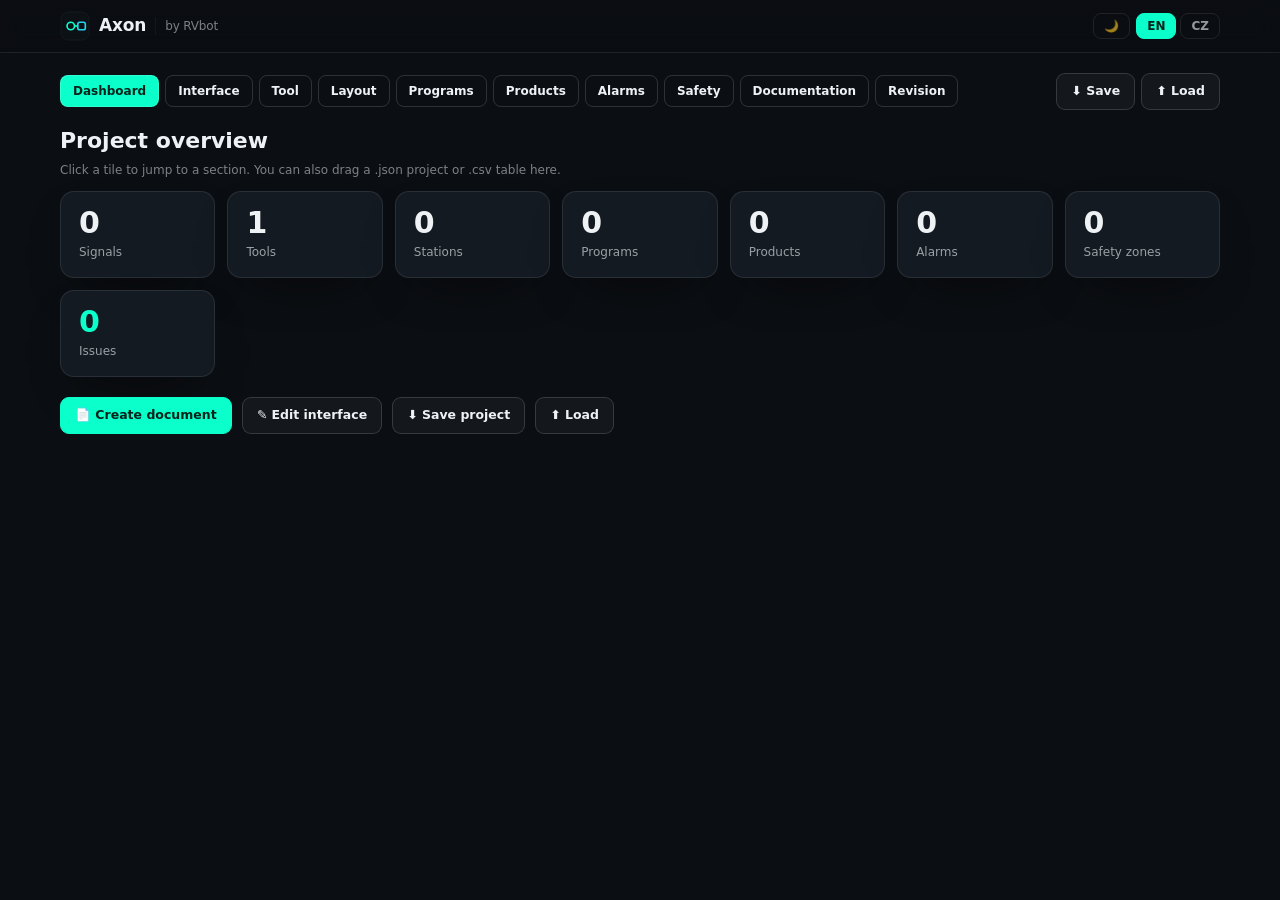
==== commit 344d8842: "feat(axon): default EN, light/dark tema, mobil responsive, drag-drop souboru, dashboard uvodni stran" ====
--- a/axon/index.html
+++ b/axon/index.html
@@ -1,353 +1,49 @@
 <!DOCTYPE html>
-<html lang="en"><head><meta charset="utf-8"><meta name="viewport" content="width=device-width,initial-scale=1">
+<html lang="en">
+<head>
+<meta charset="UTF-8">
+<meta name="viewport" content="width=device-width, initial-scale=1.0">
+<meta name="description" content="Axon — editor and generator of robot–PLC interface documentation. RVbot.">
 <title>Axon · RVbot</title>
-<link rel="icon" href="data:image/svg+xml,%3Csvg xmlns='http://www.w3.org/2000/svg' viewBox='0 0 32 32'%3E%3Crect width='32' height='32' rx='7' fill='%230f1722'/%3E%3Cpath d='M5 17H12l3 0 2-8 3 16 2-8h7' fill='none' stroke='%23ffb627' stroke-width='2.2' stroke-linecap='round' stroke-linejoin='round'/%3E%3Ccircle cx='5' cy='17' r='2' fill='%23ffb627'/%3E%3Ccircle cx='27' cy='17' r='2' fill='%23ffb627'/%3E%3C/svg%3E">
-<style>
-:root{--ink:#0f1722;--ink2:#16202e;--amber:#ffb627;--amberd:#e09600;--line:#26344a;--paper:#fbfaf6;--pt:#1b2330;--mute:#7c8699}
-*{box-sizing:border-box;-webkit-tap-highlight-color:transparent}
-body{margin:0;font-family:-apple-system,Segoe UI,Roboto,Arial,sans-serif;color:#dfe6f0;background:var(--ink);background-image:linear-gradient(transparent 31px,rgba(255,182,39,.05) 32px),linear-gradient(90deg,transparent 31px,rgba(255,182,39,.05) 32px);background-size:32px 32px;background-attachment:fixed}
-.mono{font-family:ui-monospace,Menlo,Consolas,monospace}
-.top{display:flex;align-items:center;gap:12px;padding:16px 20px;border-bottom:1px solid var(--line);background:rgba(15,23,34,.7);backdrop-filter:blur(8px);position:sticky;top:0;z-index:20}
-.mark{width:34px;height:34px;flex:0 0 auto}
-.wm{font-weight:800;font-size:19px;letter-spacing:.5px}.wm .sys{font-weight:500;color:var(--mute);font-size:12px;letter-spacing:1.5px;margin-left:8px;text-transform:uppercase}
-.right{margin-left:auto;display:flex;gap:8px;align-items:center}
-.lang{display:flex;border:1px solid var(--line);border-radius:9px;overflow:hidden}.lang button{border:none;background:var(--ink2);color:var(--mute);font-weight:800;font-size:12px;padding:8px 11px;cursor:pointer}.lang button.on{background:var(--amber);color:#1a1205}
-.help-btn{width:34px;height:34px;border-radius:9px;border:1px solid var(--line);background:var(--ink2);color:var(--amber);font-weight:800;font-size:16px;cursor:pointer}
-.wrap{max-width:1000px;margin:0 auto;padding:22px 16px 60px}
-.h1{font-size:22px;font-weight:800;margin:2px 0 18px;line-height:1.25;color:var(--pt)}
-.card{background:var(--paper);color:var(--pt);border-radius:14px;padding:22px;box-shadow:0 18px 44px rgba(0,0,0,.5);margin-bottom:16px;border:1px solid #0a0f17}
-.drop{border:2px dashed #cdbf9a;border-radius:12px;padding:34px 18px;text-align:center;cursor:pointer;transition:.16s;background:repeating-linear-gradient(45deg,#fbfaf6,#fbfaf6 10px,#f6f3ea 10px,#f6f3ea 20px)}
-.drop.drag{border-color:var(--amberd);background:#fdf4dd}.drop .ico{font-size:36px}.drop b{display:block;margin:10px 0 2px;font-size:15px}.drop span{font-size:13px;color:#9a8f76}
-.row{display:flex;gap:10px;flex-wrap:wrap;align-items:center;margin-top:14px}
-.btn{border:none;border-radius:10px;padding:12px 18px;font-size:14px;font-weight:800;cursor:pointer;letter-spacing:.3px}.btn-p{background:var(--amber);color:#1a1205;box-shadow:0 6px 16px rgba(255,182,39,.3)}.btn-g{background:#ece6d6;color:#3a4252}.dirhint{display:flex;gap:10px;flex-wrap:wrap;margin:0 0 16px}.dirhint .d{flex:1;min-width:200px;background:#f4f1e8;border:1px solid #ece6d6;border-radius:10px;padding:11px 13px;font-size:12.5px;color:#5b6472}.dirhint .d b{display:block;color:#1b2330;font-size:13px;margin-bottom:2px}.dirhint .d b .ar{color:var(--amberd)}.fillnote{background:#fef0d8;border:1px solid #f3d690;border-radius:10px;padding:9px 13px;font-size:12.5px;color:#8a5300;margin:0 0 14px;font-weight:600;display:none}
-.fname{font-size:13px;color:var(--mute)}.badge{font-size:11px;font-weight:800;text-transform:uppercase;letter-spacing:.5px;padding:3px 9px;border-radius:5px;background:#e7eefc;color:#27457f;margin-left:8px}
-.stats{display:flex;flex-wrap:wrap;gap:8px;margin-bottom:16px}.stat{background:#f2efe6;border:1px solid #ece6d6;border-radius:10px;padding:8px 13px;font-size:11px;color:#6b7280;font-weight:700;text-transform:uppercase;letter-spacing:.5px}.stat b{display:block;font-size:20px;color:var(--pt)}.stat b.bad{color:#c0341d}.stat b.ok{color:#1a8a4a}
-.tabs{display:flex;gap:6px;margin-bottom:16px;overflow-x:auto;scrollbar-width:none}.tabs::-webkit-scrollbar{display:none}
-.tab{flex:0 0 auto;border:1px solid #e2dccd;background:#f4f1e8;border-radius:8px;padding:9px 15px;font-size:13px;font-weight:700;color:#79715c;cursor:pointer;white-space:nowrap}.tab.on{background:var(--ink);color:var(--amber);border-color:var(--ink)}
-.panel{display:none;animation:fd .22s ease}.panel.on{display:block}@keyframes fd{from{opacity:0;transform:translateY(5px)}to{opacity:1}}
-h2{font-size:14px;margin:20px 0 8px;display:flex;align-items:center;gap:9px;text-transform:uppercase;letter-spacing:.5px;color:#3a4252}h2 .ln{flex:1;height:1px;background:linear-gradient(90deg,var(--amber),transparent)}
-h3{font-size:12px;margin:16px 0 6px;color:#79715c;text-transform:uppercase;letter-spacing:.5px}
-.tw{overflow-x:auto;border:1px solid #ece6d6;border-radius:9px}
-table{width:100%;border-collapse:collapse;font-size:13px;min-width:520px}th,td{text-align:left;padding:9px 11px;border-bottom:1px solid #efe9da;vertical-align:top}th{background:#f2efe6;font-weight:700;color:#3a4252;text-transform:uppercase;font-size:11px;letter-spacing:.5px}tr:last-child td{border-bottom:none}
-code{font-family:ui-monospace,Menlo,Consolas,monospace;font-size:12px;background:#eee6d2;color:#5a4a1e;padding:2px 7px;border-radius:5px;white-space:nowrap}
-.pill{display:inline-block;font-size:10px;font-weight:800;padding:3px 9px;border-radius:4px;text-transform:uppercase;letter-spacing:.5px}
-.c-bezp{background:#fbe1de;color:#a3251a}.c-alarm{background:#fce6c8;color:#8a5300}.c-hand{background:#dde7f7;color:#27457f}.c-proc{background:#dcf0e2;color:#1a6e3d}.c-hmi{background:#e8e0f5;color:#5b34a0}.c-ost{background:#ece9e0;color:#6b7280}
-.sev{font-size:10px;font-weight:800;padding:3px 8px;border-radius:4px;text-transform:uppercase}.Information{background:#dde7f7;color:#27457f}.Warning{background:#fce6c8;color:#8a5300}.Error{background:#fbe1de;color:#a3251a}
-.tcard{border:1px solid #ece6d6;border-left:3px solid var(--amber);border-radius:10px;padding:13px 15px;margin-bottom:10px;background:#fdfcf8}.tcard h3{margin:0 0 3px;font-size:14px;color:#1b2330;text-transform:none;letter-spacing:0}.tcard .sig{font-size:12px;color:#9a8f76;margin-bottom:8px}.tcard .lbl{font-size:10px;text-transform:uppercase;letter-spacing:.7px;color:#a89c80;font-weight:800;margin-top:8px}.tcard ul{margin:4px 0 0 17px;font-size:13px;padding:0}
-.dl{display:flex;align-items:center;gap:11px;border:1px solid #e2dccd;border-radius:10px;padding:14px 16px;text-decoration:none;color:var(--pt);font-weight:700;font-size:14px;background:#f8f5ec}.dl small{display:block;color:#9a8f76;font-weight:500;font-size:12px}.dl .a{color:var(--amberd)}
-.grid2{display:grid;grid-template-columns:1fr 1fr;gap:10px}.ok{color:#1a8a4a;font-weight:700}.note{background:#f2efe6;border-radius:9px;padding:11px 14px;font-size:12.5px;color:#5b6472;margin:0 0 14px}
-.overlay{position:fixed;inset:0;background:rgba(8,12,18,.72);backdrop-filter:blur(4px);z-index:50;display:none;align-items:flex-start;justify-content:center;padding:60px 16px;overflow-y:auto}.overlay.on{display:flex}
-.help{background:var(--paper);color:var(--pt);max-width:560px;width:100%;border-radius:14px;padding:24px}.help h3{margin:0 0 4px;font-size:18px;color:#1b2330;text-transform:none;letter-spacing:0}.help .x{float:right;border:none;background:#ece6d6;border-radius:8px;width:30px;height:30px;font-size:16px;cursor:pointer}.help ul{padding-left:18px;line-height:1.6;font-size:14px;color:#3a4252}.help li{margin:7px 0}.help .fmt{background:#f2efe6;border-radius:9px;padding:11px 13px;font-size:12px;margin:12px 0;overflow-x:auto}
-.foot{text-align:center;color:#46546b;font-size:11px;letter-spacing:1px;text-transform:uppercase;margin-top:24px}
-@media(max-width:560px){.wrap{padding:16px 12px 48px}.card{padding:16px}.grid2{grid-template-columns:1fr}.btn,.fname{width:100%}.wm .sys{display:none}.h1{font-size:19px}}
-.dlbar{display:flex;gap:8px;flex-wrap:wrap;margin:0 0 14px}.dlb{border:1px solid #e2dccd;background:#f8f5ec;border-radius:9px;padding:9px 15px;font-size:13px;font-weight:800;color:#1b2330;cursor:pointer}.dlb:active{transform:scale(.97)}.dlb .a{color:var(--amberd);margin-right:5px}
-.phead{display:none}
-@media print{.phead{display:block;margin-bottom:14px}.phead h1{font-size:20px;margin:0}.phead .m{font-size:11px;color:#5b6472}.dlbar{display:none}.stats{margin-bottom:10px}}
-@media print{body{background:#fff}.top,.tabs,#upcard,.overlay,.foot{display:none}.card{box-shadow:none;border:none}.panel{display:block!important}}
-</style></head>
+<link rel="icon" type="image/svg+xml" href="data:image/svg+xml,%3Csvg xmlns='http://www.w3.org/2000/svg' viewBox='0 0 64 64'%3E%3Crect x='2' y='2' width='60' height='60' rx='16' fill='%230c1116'/%3E%3Ccircle cx='23' cy='32' r='8' fill='none' stroke='%230affcb' stroke-width='3.5'/%3E%3Crect x='38' y='24' width='16' height='16' rx='4' fill='none' stroke='%2322d3ee' stroke-width='3.5'/%3E%3Cline x1='31' y1='32' x2='38' y2='32' stroke='%230affcb' stroke-width='3.5'/%3E%3C/svg%3E">
+<link rel="preconnect" href="https://fonts.googleapis.com">
+<link rel="preconnect" href="https://fonts.gstatic.com" crossorigin>
+<link href="https://fonts.googleapis.com/css2?family=DM+Sans:opsz,wght@9..40,300;9..40,400;9..40,500;9..40,600;9..40,700&display=swap" rel="stylesheet">
+<link rel="stylesheet" href="css/app.css">
+<!-- Google Analytics: až bude property, doplň Measurement ID (G-XXXX) do AXON_GA_ID níže -->
+<script>
+  window.AXON_GA_ID = "";   // ← sem dej Measurement ID, jakmile vznikne GA property pro Axon
+  if (window.AXON_GA_ID) {
+    var gs=document.createElement("script"); gs.async=true; gs.src="https://www.googletagmanager.com/gtag/js?id="+window.AXON_GA_ID; document.head.appendChild(gs);
+    window.dataLayer=window.dataLayer||[]; window.gtag=function(){dataLayer.push(arguments);}; gtag('js',new Date()); gtag('config',window.AXON_GA_ID);
+  }
+</script>
+</head>
 <body>
-<div class="top">
-  <svg class="mark" viewBox="0 0 48 48"><rect width="48" height="48" rx="11" fill="#16202e" stroke="#26344a"/><path d="M9 25h9l3 0 3-12 4 23 3-11h9" fill="none" stroke="#ffb627" stroke-width="3" stroke-linecap="round" stroke-linejoin="round"/><circle cx="9" cy="25" r="3.2" fill="#ffb627"/><circle cx="39" cy="25" r="3.2" fill="#ffb627"/></svg>
-  <span class="wm">Axon<span class="sys">RVbot</span></span>
-  <div class="right"><div class="lang"><button data-l="en" class="on">EN</button><button data-l="cs">CZ</button></div><button class="help-btn" id="help-open">?</button></div>
-</div>
-<div class="wrap">
-  <div class="card" id="upcard">
-    <div class="h1" data-t="hero"></div>
-    <div class="dirhint"><div class="d"><b data-t="d1h"></b><span data-t="d1s"></span></div><div class="d"><b data-t="d2h"></b><span data-t="d2s"></span></div></div>
-    <div style="display:flex;gap:12px;flex-wrap:wrap;margin:18px 0 10px">
-      <button class="btn btn-p" id="buildbtn" style="flex:1;min-width:200px;padding:18px 16px;text-align:left;display:block"><div style="font-size:15px;font-weight:700">✎ <span data-t="m_build"></span></div><div style="font-size:12px;opacity:.75;margin-top:3px" data-t="m_build_s"></div></button>
-      <button class="btn btn-g" id="upbtn" onclick="document.getElementById('file').click()" style="flex:1;min-width:200px;padding:18px 16px;text-align:left;display:block"><div style="font-size:15px;font-weight:700">⬆ <span data-t="m_up"></span></div><div style="font-size:12px;opacity:.75;margin-top:3px" data-t="m_up_s"></div></button>
+<header class="app">
+  <div class="bar">
+    <span class="brand">
+      <svg width="30" height="30" viewBox="0 0 64 64" aria-hidden="true">
+        <rect x="2" y="2" width="60" height="60" rx="16" fill="#0c1116" stroke="rgba(255,255,255,.10)"/>
+        <circle cx="23" cy="32" r="8" fill="none" stroke="#0affcb" stroke-width="3.5"/>
+        <rect x="38" y="24" width="16" height="16" rx="4" fill="none" stroke="#22d3ee" stroke-width="3.5"/>
+        <line x1="31" y1="32" x2="38" y2="32" stroke="#0affcb" stroke-width="3.5"/>
+      </svg>
+      Axon <span class="sub">by RVbot</span>
+    </span>
+    <div class="hdr-right">
+      <button class="icobtn" id="theme-toggle" title="Light / dark">🌙</button>
+      <div class="lang">
+        <button data-l="en">EN</button>
+        <button data-l="cs">CZ</button>
+      </div>
     </div>
-    <div class="drop" id="drop" style="padding:14px;font-size:13px"><span data-t="dropb"></span> · <span data-t="drops"></span><input type="file" id="file" accept=".csv,.xlsx" hidden></div>
-    <div style="margin-top:12px;font-size:12px;opacity:.65"><span data-t="or_sample"></span> <a id="sample" style="cursor:pointer;color:var(--teal,#0affcb);text-decoration:underline" data-t="sample"></a> · <a id="sample2" style="cursor:pointer;color:var(--teal,#0affcb);text-decoration:underline" data-t="sample2"></a><span class="fname" id="fname" style="margin-left:8px"></span></div>
   </div>
-  <div class="card" id="buildcard" style="display:none"></div>
-  <div class="card" id="result" style="display:none">
-    <div class="phead" id="phead"></div>
-    <div class="fillnote" id="fillnote"></div>
-    <div class="stats" id="stats"></div>
-    <div class="dlbar"><button class="dlb" id="dl-pdf"><span class="a">⬇</span>PDF</button><button class="dlb" id="dl-docx"><span class="a">⬇</span>DOCX</button><button class="dlb" id="dl-xlsx"><span class="a">⬇</span><span data-t="dlXlsx"></span></button></div>
-    <div class="tabs" id="tabs"></div>
-    <div id="panels"></div>
-  </div>
-  <div class="foot" data-t="foot"></div>
-</div>
-<div class="overlay" id="overlay"><div class="help"><button class="x" id="help-close">✕</button><h3 data-t="h_title"></h3><ul id="help-list"></ul><div class="fmt mono" data-t="h_fmt"></div></div></div>
-<script>
-const T={
- en:{hero:"Build, edit or upload your robot↔PLC interface — get documentation and exports.",dropb:"Drop a CSV or XLSX",drops:"or click to choose a file",sample:"Sample: table",sample2:"Sample: bare list",d1h:"① Table → documentation",d1s:"Upload a filled interface table (or AW workbook) and get documentation, troubleshooting and imports.",d2h:"② Bare list → table",d2s:"Upload just signal names + types and Axon fills the interface table (auto-assigns addresses), downloadable as XLSX.",fillN:" addresses auto-assigned — download the filled table with the “Table (XLSX)” button.",dlXlsx:"Table (XLSX)",foot:"Axon · RVbot",m_build:"Build / edit in browser",m_build_s:"Create or edit your interface table — the editor",m_up:"Upload your table",m_up_s:"Import an existing CSV / XLSX",or_sample:"or try a sample:",
-  s_sig:"signals",s_diag:"diagnostics",s_find:"findings",s_status:"statuses",s_prog:"programs",
-  th:["Type","Robot addr.","PLC addr.","Signal","Description"],cat:{"Bezpečnost":"Safety","Handshake":"Handshake","Proces":"Process","Alarm":"Alarm","HMI":"HMI","Ostatní":"Other"},
-  lblCause:"Likely cause",lblCheck:"What to check",dlR:"Robot import",dlP:"PLC import",noFind:"✓ No findings — no missing descriptions or duplicates.",vMiss:"Missing description",vDup:"Duplicate",
-  tDoc:"Documentation",tTs:"Troubleshooting",tImp:"Imports",tChk:"Validation",tAlarm:"Status & alarms",tProg:"Programs",tSig:"Signals",docTitle:"Interface documentation",awTitle:"AW interface — documentation",
-  awNote:"Detected an AW-standard workbook — parsed statuses, programs and signals from the real file.",thAlarm:["Code","Severity","Name","Meaning"],thProg:["No.","Program","Description"],thSig:["Address","Signal","Description"],
-  h_title:"Help",h_fmt:"Type;Robot_addr;PLC_addr;Signal_name;Description;Category",
-  help:["Upload an interface (CSV or XLSX) — drag or click. No file? Click Use sample.","Two formats work: a flat signal table (columns Type, Robot/PLC address, Signal name, Description, Category) or a multi-sheet AW-standard workbook (Status List + Programs + Interface).","For a flat table you get documentation, troubleshooting, imports and validation. For an AW workbook you get the status/alarm catalog, program reference and signal list.","You can also go the other way: upload a bare signal list (names + types, no addresses) and Axon fills the interface table (auto-assigns addresses) — download it as XLSX with the Table button.","Download the document as PDF or DOCX.","Everything runs locally in this browser."]},
- cs:{hero:"Postav, uprav nebo nahraj rozhraní robot↔PLC — dokumentace a exporty.",dropb:"Přetáhni CSV nebo XLSX",drops:"nebo klikni a vyber soubor",sample:"Ukázka: tabulka",sample2:"Ukázka: holý seznam",d1h:"① Tabulka → dokumentace",d1s:"Nahraj hotovou interface tabulku (nebo AW sešit) a dostaneš dokumentaci, troubleshooting a importy.",d2h:"② Holý seznam → tabulka",d2s:"Nahraj jen jména signálů + typy a Axon vyplní interface tabulku (sám přiřadí adresy), ke stažení jako XLSX.",fillN:" adres doplněno automaticky — vyplněnou tabulku stáhneš tlačítkem „Tabulka (XLSX)“.",dlXlsx:"Tabulka (XLSX)",foot:"Axon · RVbot",m_build:"Stavět / upravovat v prohlížeči",m_build_s:"Vytvoř nebo uprav svou interface tabulku — editor",m_up:"Nahrát svou tabulku",m_up_s:"Import existující CSV / XLSX",or_sample:"nebo vyzkoušej ukázku:",
-  s_sig:"signálů",s_diag:"diagnostik",s_find:"nálezů",s_status:"statusů",s_prog:"programů",
-  th:["Typ","Adr. robota","Adr. PLC","Signál","Popis"],cat:{"Bezpečnost":"Bezpečnost","Handshake":"Handshake","Proces":"Proces","Alarm":"Alarm","HMI":"HMI","Ostatní":"Ostatní"},
-  lblCause:"Pravděpodobná příčina",lblCheck:"Co zkontrolovat",dlR:"Import pro robota",dlP:"Import pro PLC",noFind:"✓ Bez nálezů — žádné chybějící popisy ani duplicity.",vMiss:"Chybí popis",vDup:"Duplicita",
-  tDoc:"Dokumentace",tTs:"Troubleshooting",tImp:"Importy",tChk:"Kontrola",tAlarm:"Statusy & alarmy",tProg:"Programy",tSig:"Signály",docTitle:"Dokumentace interface",awTitle:"AW interface — dokumentace",
-  awNote:"Rozpoznán AW-standard sešit — z reálného souboru vytaženy statusy, programy a signály.",thAlarm:["Kód","Závažnost","Jméno","Význam"],thProg:["Č.","Program","Popis"],thSig:["Adresa","Signál","Popis"],
-  h_title:"Nápověda",h_fmt:"Typ;Adresa_robota;Adresa_PLC;Jmeno_signalu;Popis;Kategorie",
-  help:["Nahraj interface (CSV nebo XLSX) — přetažením nebo klikem. Nemáš? Klikni Použít ukázku.","Fungují dva formáty: plochá tabulka signálů (sloupce Typ, Adresa robota/PLC, Jméno signálu, Popis, Kategorie) nebo vícelistový AW-standard sešit (Status List + Programs + Interface).","Z ploché tabulky dostaneš dokumentaci, troubleshooting, importy a kontrolu. Z AW sešitu katalog statusů/alarmů, přehled programů a seznam signálů.","Jde to i naopak: nahraj holý seznam signálů (jména + typy, bez adres) a Axon vyplní interface tabulku (sám přiřadí adresy) — stáhneš ji jako XLSX tlačítkem Tabulka.","Celý dokument stáhneš jako PDF nebo DOCX.","Vše běží lokálně v tomto prohlížeči."]}
-};
-let LANG="en",MODE=null,DATA=null;
-const ALIASES={typ:["typ","type","io","i/o","druh"],adr_robot:["adresa_robota","adresa robota","robot","robot_addr","signal_robot"],adr_plc:["adresa_plc","adresa plc","plc","plc_addr","signal_plc"],jmeno:["jmeno_signalu","jmeno","nazev","název","name","signal","signal_name","tag"],popis:["popis","description","desc","komentar","komentář","label"],kategorie:["kategorie","category","skupina","group","funkce"]};
-const esc=s=>String(s==null?"":s).replace(/[&<>"]/g,c=>({"&":"&amp;","<":"&lt;",">":"&gt;",'"':"&quot;"}[c]));
-const norm=s=>(s||"").trim().toLowerCase().replace(/﻿/g,"");
-function parseCSV(t){t=t.replace(/\r/g,"");const l=t.split("\n").filter(x=>x.trim());if(!l.length)return[];const d=(l[0].split(";").length>=l[0].split(",").length)?";":",";return l.map(x=>x.split(d))}
-function mapCols(h){const idx={},hl=h.map(norm);for(const k in ALIASES)for(let i=0;i<hl.length;i++)if(ALIASES[k].includes(hl[i])){idx[k]=i;break}return idx}
-// ---- XLSX: cti VSECHNY listy ----
-function unesc(s){return String(s).replace(/&amp;/g,"&").replace(/&lt;/g,"<").replace(/&gt;/g,">").replace(/&quot;/g,'"').replace(/&#39;/g,"'").replace(/&#(\d+);/g,(m,n)=>String.fromCharCode(+n))}
-function colIdx(L){let n=0;for(let i=0;i<L.length;i++)n=n*26+(L.charCodeAt(i)-64);return n-1}
-async function inflateRaw(b){if(typeof DecompressionStream==="undefined")throw"old browser";return new Uint8Array(await new Response(new Blob([b]).stream().pipeThrough(new DecompressionStream("deflate-raw"))).arrayBuffer())}
-async function readXLSXall(ab){const dv=new DataView(ab),u8=new Uint8Array(ab),td=new TextDecoder();let e=-1;for(let i=u8.length-22;i>=0;i--)if(dv.getUint32(i,true)===0x06054b50){e=i;break}if(e<0)throw"not xlsx";const cnt=dv.getUint16(e+10,true),cdo=dv.getUint32(e+16,true),ent={};let p=cdo;for(let i=0;i<cnt;i++){if(dv.getUint32(p,true)!==0x02014b50)break;const mt=dv.getUint16(p+10,true),cs=dv.getUint32(p+20,true),nl=dv.getUint16(p+28,true),el=dv.getUint16(p+30,true),cl=dv.getUint16(p+32,true),lo=dv.getUint32(p+42,true),nm=td.decode(u8.subarray(p+46,p+46+nl));ent[nm]={mt,cs,lo};p+=46+nl+el+cl}
- async function rd(nm){const x=ent[nm];if(!x)return null;const lp=x.lo;if(dv.getUint32(lp,true)!==0x04034b50)throw"bad";const nl=dv.getUint16(lp+26,true),el=dv.getUint16(lp+28,true),ds=lp+30+nl+el,c=u8.subarray(ds,ds+x.cs);return td.decode(x.mt===0?c:await inflateRaw(c))}
- const ssx=await rd("xl/sharedStrings.xml"),shared=[];if(ssx){let m,si=/<si>([\s\S]*?)<\/si>/g;while(m=si.exec(ssx)){let t,tr=/<t[^>]*>([\s\S]*?)<\/t>/g,a="";while(t=tr.exec(m[1]))a+=t[1];shared.push(unesc(a))}}
- function parseSheet(shx){const rows=[];let rm,rr=/<row[^>]*>([\s\S]*?)<\/row>/g;while(rm=rr.exec(shx)){const cells=[];let cm,cr=/<c\b([^>]*?)(?:\/>|>([\s\S]*?)<\/c>)/g;while(cm=cr.exec(rm[1])){const at=cm[1]||"",inner=cm[2]||"",rmx=/r="([A-Z]+)\d+"/.exec(at),ci=rmx?colIdx(rmx[1]):cells.length,tm=/t="([^"]+)"/.exec(at),vm=/<v[^>]*>([\s\S]*?)<\/v>/.exec(inner);let val="";if(tm&&tm[1]==="s"){if(vm)val=shared[+vm[1]]||""}else if(tm&&(tm[1]==="inlineStr"||tm[1]==="str")){const im=/<t[^>]*>([\s\S]*?)<\/t>/.exec(inner);val=im?unesc(im[1]):(vm?unesc(vm[1]):"")}else val=vm?unesc(vm[1]):"";cells[ci]=(val||"").replace(/\n/g," ").trim()}for(let i=0;i<cells.length;i++)if(cells[i]==null)cells[i]="";rows.push(cells)}return rows}
- const sheetFiles=Object.keys(ent).filter(n=>/^xl\/worksheets\/sheet\d+\.xml$/.test(n)).sort((a,b)=>(+a.match(/\d+/)[0])-(+b.match(/\d+/)[0]));
- const sheets=[];for(const sf of sheetFiles){sheets.push(parseSheet(await rd(sf)))}
- return sheets;
-}
-// ---- detekce formatu ----
-function findFlatSheet(sheets){for(const rows of sheets){for(let h=0;h<Math.min(6,rows.length);h++){const idx=mapCols(rows[h]);if(idx.typ!=null&&idx.jmeno!=null)return{rows,header:h}}}return null}
-function looksAW(sheets){return sheets.some(rows=>rows.some(r=>r.some(c=>/^\d{3,4}\.\d$/.test(c))&&r.some(c=>/Information|Warning|Error/.test(c))))||sheets.some(rows=>rows.some(r=>r.some(c=>/Program Name/.test(c))))}
-// ---- ploche signaly ----
-function buildSignals(rows,header){const idx=mapCols(rows[header]);const out=[];for(let r=header+1;r<rows.length;r++){const row=rows[r],g=k=>idx[k]!=null&&idx[k]<row.length?String(row[idx[k]]).trim():"";if(!g("typ")&&!g("jmeno"))continue;out.push({typ:g("typ").toUpperCase(),adr_robot:g("adr_robot"),adr_plc:g("adr_plc"),jmeno:g("jmeno"),popis:g("popis"),kategorie:g("kategorie")||"Ostatní"})}return out}
-// ---- AW parsery ----
-function awStatuses(sheets){let best=null;for(const rows of sheets){if(rows.some(r=>r.some(c=>/^\d{3,4}\.\d$/.test(c)))){best=rows;break}}if(!best)return[];
- // najdi sloupce z hlavickoveho radku
- let cCode=4,cName=7,cDesc=13,cCat=1,cLvl=2;
- for(const r of best){const j=r.findIndex(c=>/Status\s*Num/i.test(c));if(j>=0){cCode=j;const jn=r.findIndex(c=>/Status\s*Header/i.test(c)&&/EN/i.test(c));if(jn>=0)cName=jn;const jd=r.findIndex(c=>/Status\s*Label/i.test(c)&&/EN/i.test(c));if(jd>=0)cDesc=jd;const jl=r.findIndex(c=>/^Level$/i.test(c));if(jl>=0)cLvl=jl;break}}
- const out=[];let cat="",lvl="";
- for(const r of best){if(r[cCat]&&/Status$/.test(r[cCat]))cat=r[cCat];if(/^(Information|Warning|Error)$/.test(r[cLvl]||""))lvl=r[cLvl];const code=r[cCode]||"",name=r[cName]||"",desc=r[cDesc]||"";if(/^\d{3,4}\.\d$/.test(code)&&name&&name!=="//")out.push({cat,lvl,code,name,desc})}
- return out}
-function awPrograms(sheets){const out=[];for(const rows of sheets){if(!rows.some(r=>r.some(c=>/Program Name/.test(c))))continue;let cNum=2,cName=5;for(const r of rows){const j=r.findIndex(c=>/Program Name/.test(c));if(j>=0){cName=j;const jn=r.findIndex((c,i)=>i<j&&/Number/.test(c));if(jn>=0)cNum=jn;break}}let pend=null;for(const r of rows){const num=r[cNum]||"",nm=r[cName]||"";if(/^\d+\.\d$/.test(num)&&nm&&!nm.startsWith("(")){pend={num,name:nm,desc:""};out.push(pend)}else if(nm.startsWith("(")&&pend&&!pend.desc)pend.desc=nm.replace(/^\(|\)$/g,"")}break}return out}
-function awSignals(sheets){const out=[],seen={};const re=/^[A-Za-z]{1,4}_(Di|Do|Gi|Go|Ai|Ao)_/i;for(const rows of sheets){for(const r of rows){for(let k=0;k<r.length;k++){const v=r[k];if(re.test(v)&&!seen[v]){seen[v]=1;let label="",addr="";for(let k2=k+1;k2<r.length;k2++){const v2=r[k2];if(v2&&v2.length>label.length&&!/^[\d. ]+$/.test(v2)&&!re.test(v2))label=v2;if(/^\d+\.\d$/.test(v2))addr=v2}out.push({name:v,label,addr});break}}}}return out}
-// ---- troubleshooting (ploche) ----
-function tsig(s){const desc=s.popis,name=s.jmeno,cat=(s.kategorie||"").toLowerCase(),low=name.toLowerCase(),addr=s.adr_plc||s.adr_robot,has=(...t)=>t.some(x=>low.includes(x)),dl=desc.toLowerCase();const E=(syC,syE,prC,prE,koC,koE)=>({signal:name,addr,cs:{symptom:syC,priciny:prC,kontrola:koC},en:{symptom:syE,priciny:prE,kontrola:koE}});const sC="Signál "+addr+" ("+name+")",sE="Signal "+addr+" ("+name+")";
- if(cat=="bezpečnost"||cat=="safety"||has("estop","lightcurtain","door","safety","fs_"))return E((desc||name)+" — signál v klidu / okruh rozpojen",(desc||name)+" — signal inactive / circuit open",["Aktivované nouzové zastavení nebo přerušená smyčka","Rozpojený NC kontakt","Vadná kabeláž / relé"],["Active E-stop or broken safety loop","Open NC contact","Broken wiring / relay"],[sC,"Fyzický stav prvku","Bezpečnostní relé — LED","Propojení NC smyčky"],[sE,"Physical device state","Safety relay — LED","NC loop wiring"]);
- if(has("fault","error")||cat=="alarm"||dl.includes("porucha")||dl.includes("error")||dl.includes("failed"))return E("Aktivní porucha: "+(desc||name),"Active fault: "+(desc||name),["Porucha pohonu (přetížení, ochrana)","Překročený limit","Vadné čidlo"],["Drive fault (overload, protection)","Exceeded limit","Faulty sensor"],[sC+" a diagnostiku pohonu","Chybový kód měniče","Napájení a jištění","Reset po odstranění příčiny"],[sE+" and drive diagnostics","Drive error code","Power and protection","Reset after fixing cause"]);
- if(has("present","pick","drop")||dl.includes("přítomen")||dl.includes("part"))return E((desc||name)+" — díl nedetekován",(desc||name)+" — part not detected",["Chybějící/špatně polohovaný díl","Rozladěné čidlo"],["Missing/mispositioned part","Misaligned sensor"],[sC,"Seřízení snímače","Polohu dílu"],[sE,"Sensor alignment","Part position"]);
- if(has("clamp","gripper","fixture"))return E((desc||name)+" — koncová poloha nedosažena",(desc||name)+" — end position not reached",["Mechanické zaseknutí","Nízký tlak vzduchu"],["Mechanical jam","Low air pressure"],[sC+" a koncové snímače","Tlak vzduchu","Volný chod"],[sE+" and end sensors","Air pressure","Free movement"]);
- if(has("ready","inpos","home","autohoming")||cat=="handshake")return E("Čekání na signál: "+(desc||name),"Waiting for signal: "+(desc||name),["Protistrana není v očekávaném stavu","Nesynchronizovaný handshake"],["Counterpart not in expected state","Handshake out of sync"],[sC+" na obou stranách","Stav protistrany na HMI"],[sE+" on both sides","Counterpart state on HMI"]);
- return null}
-const CATC={"bezpečnost":"c-bezp","alarm":"c-alarm","handshake":"c-hand","proces":"c-proc","hmi":"c-hmi"};
-const catName=c=>(T[LANG].cat[c])||c;
-const pill=c=>'<span class="pill '+(CATC[c.toLowerCase()]||"c-ost")+'">'+esc(catName(c))+'</span>';
-function tableTW(head,rowsHtml){return '<div class="tw"><table><tr><th>'+head.join('</th><th>')+'</th></tr>'+rowsHtml+'</table></div>'}
-// ---- render ----
-function dlBtn(t,fn,c){const u=URL.createObjectURL(new Blob([c],{type:"text/csv;charset=utf-8"}));return '<a class="dl" download="'+fn+'" href="'+u+'"><span class="a">⬇</span> '+t+'<small>'+fn+'</small></a>'}
-function setTabs(defs){const tb=document.getElementById("tabs"),pn=document.getElementById("panels");tb.innerHTML=defs.map((d,i)=>'<button class="tab'+(i?'':' on')+'" data-i="'+i+'">'+esc(d.label)+'</button>').join("");pn.innerHTML=defs.map((d,i)=>'<div class="panel'+(i?'':' on')+'" id="pn'+i+'">'+d.html+'</div>').join("");tb.querySelectorAll(".tab").forEach(t=>t.onclick=()=>{tb.querySelectorAll(".tab").forEach(x=>x.classList.remove("on"));t.classList.add("on");pn.querySelectorAll(".panel").forEach(p=>p.classList.remove("on"));document.getElementById("pn"+t.dataset.i).classList.add("on")})}
-function renderFlat(){const L=T[LANG],sig=DATA.signals,c={};sig.forEach(s=>c[s.typ]=(c[s.typ]||0)+1);const tscount=sig.map(tsig).filter(Boolean).length,pb=[];const sr={},sp={};sig.forEach(s=>{if(!s.popis)pb.push([L.vMiss,s.jmeno]);[["adr_robot",sr,"robot"],["adr_plc",sp,"PLC"]].forEach(([k,st,l])=>{const v=s[k];if(v){if(st[v])pb.push([L.vDup+"/"+l,v+": "+st[v]+" × "+s.jmeno]);else st[v]=s.jmeno}})});
- document.getElementById("stats").innerHTML='<div class="stat"><b>'+sig.length+'</b>'+L.s_sig+'</div>'+Object.entries(c).map(([k,v])=>'<div class="stat"><b>'+v+'</b>'+esc(k)+'</div>').join("")+'<div class="stat"><b>'+tscount+'</b>'+L.s_diag+'</div><div class="stat"><b class="'+(pb.length?"bad":"ok")+'">'+pb.length+'</b>'+L.s_find+'</div>';
- const order=["Bezpečnost","Handshake","Proces","Alarm","HMI","Ostatní"],g={};sig.forEach(s=>{(g[s.kategorie]=g[s.kategorie]||[]).push(s)});let doc="";order.filter(k=>g[k]).concat(Object.keys(g).filter(k=>!order.includes(k))).forEach(cat=>{doc+='<h2>'+pill(cat)+' <span style="color:#a89c80">'+g[cat].length+'×</span><span class="ln"></span></h2>'+tableTW(L.th,g[cat].map(s=>'<tr><td>'+esc(s.typ)+'</td><td><code>'+esc(s.adr_robot)+'</code></td><td><code>'+esc(s.adr_plc)+'</code></td><td><b>'+esc(s.jmeno)+'</b></td><td>'+esc(s.popis)+'</td></tr>').join(""))});
- const ts=sig.map(tsig).filter(Boolean).map(x=>{const t=x[LANG];return '<div class="tcard"><h3>'+esc(t.symptom)+'</h3><div class="sig"><code>'+esc(x.addr)+'</code> · '+esc(x.signal)+'</div><div class="lbl">'+L.lblCause+'</div><ul>'+t.priciny.map(p=>'<li>'+esc(p)+'</li>').join("")+'</ul><div class="lbl">'+L.lblCheck+'</div><ul>'+t.kontrola.map(k=>'<li>'+esc(k)+'</li>').join("")+'</ul></div>'}).join("");
- let rImp="Name;SignalType;Device;DeviceMap;Comment\n";sig.forEach(s=>rImp+=[s.jmeno,s.typ,"d651",s.adr_robot,s.popis].join(";")+"\n");let pImp="Symbol;Address;DataType;Comment\n";sig.forEach(s=>pImp+=[s.jmeno,s.adr_plc,(s.typ=="DI"||s.typ=="DO")?"Bool":"Int",s.popis].join(";")+"\n");
- const imp='<div class="grid2">'+dlBtn(L.dlR,"import_robot.csv",rImp)+dlBtn(L.dlP,"import_plc.csv",pImp)+'</div>';
- const chk=pb.length?tableTW(["#","Detail"],pb.map(p=>'<tr><td>'+esc(p[0])+'</td><td>'+esc(p[1])+'</td></tr>').join("")):'<p class="ok">'+L.noFind+'</p>';
- setTabs([{label:L.tDoc,html:doc},{label:L.tTs,html:ts},{label:L.tImp,html:imp},{label:L.tChk,html:chk}])}
-function renderOperator(){const A=AXP,tr=(cs,en)=>LANG=="en"?en:cs;
- const F=(arr,keys)=>(arr||[]).filter(r=>keys.some(k=>r[k]&&String(r[k]).trim()));
- const station=F(A.workflow,["cislo","nazev","popis"]),prog=F(A.programs,["cislo","nazev"]),prod=F(A.products,["id","nazev"]),alarm=F(A.alarms,["cislo","header","popis"]),safety=F(A.safety,["typ","adr","zona"]),tool=F(A.tool,["nazev","ip"]);
- const sig=(typeof aSignals=="function"?aSignals():[]);autoAddress(sig);
- const sb=(n,l)=>'<div class="stat"><b>'+n+'</b>'+l+'</div>';
- document.getElementById("stats").innerHTML=sb(station.length,tr("stanic","stations"))+sb(alarm.length,tr("alarmů","alarms"))+sb(safety.length,"safety")+sb(sig.length,tr("signálů","signals"));
- const tw=(h,rows)=>rows?tableTW(h,rows):'<p>—</p>';
- const img=A.layout_img?'<img src="'+A.layout_img+'" style="max-width:100%;border-radius:10px;border:1px solid rgba(0,0,0,.12);margin-bottom:14px">':'';
- const pLay=img+(station.length?tableTW([tr("Stanice","Station"),tr("Název","Name"),tr("Funkce","Function")],station.map(x=>'<tr><td><code>'+esc(x.cislo)+'</code></td><td><b>'+esc(x.nazev)+'</b></td><td>'+esc(x.popis)+'</td></tr>').join("")):(A.layout_img?'':'<p>—</p>'));
- const pAlarm=tw([tr("Chyba","Error"),"Header",tr("Popis","Description"),tr("Řešení — co udělat","Solution — what to do")],alarm.length?alarm.map(x=>'<tr><td><code>'+esc(x.cislo)+'</code></td><td><b>'+esc(x.header)+'</b></td><td>'+esc(x.popis)+'</td><td>'+esc(x.reseni)+'</td></tr>').join(""):"");
- const pSafety=tw([tr("Typ","Type"),tr("Adresa","Address"),tr("Zóna","Zone"),tr("Popis","Description")],safety.length?safety.map(x=>'<tr><td>'+esc(x.typ)+'</td><td><code>'+esc(x.adr)+'</code></td><td>'+esc(x.zona)+'</td><td>'+esc(x.popis)+'</td></tr>').join(""):"");
- let pPP="";
- if(prog.length)pPP+='<h2>'+tr("Programy","Programs")+'</h2>'+tableTW([tr("Č.","No."),tr("Program","Program"),tr("Popis","Description"),tr("Stanice","Station")],prog.map(x=>'<tr><td><code>'+esc(x.cislo)+'</code></td><td><b>'+esc(x.nazev)+'</b></td><td>'+esc(x.popis)+'</td><td>'+esc(x.stanice)+'</td></tr>').join(""));
- if(prod.length)pPP+='<h2>'+tr("Produkty","Products")+'</h2>'+tableTW([tr("ID typu","Type ID"),tr("Název","Name"),tr("Stanice","Stations"),tr("Popis","Description")],prod.map(x=>'<tr><td><code>'+esc(x.id)+'</code></td><td><b>'+esc(x.nazev)+'</b></td><td>'+esc(x.stanice)+'</td><td>'+esc(x.popis)+'</td></tr>').join(""));
- if(tool.length)pPP+='<h2>'+tr("Nástroje","Tools")+'</h2>'+tableTW([tr("Nástroj","Tool"),"IP","Device","Byte",tr("Popis","Description")],tool.map(x=>'<tr><td><b>'+esc(x.nazev)+'</b></td><td><code>'+esc(x.ip)+'</code></td><td>'+esc(x.device)+'</td><td>'+esc(x.byte)+'</td><td>'+esc(x.popis)+'</td></tr>').join(""));
- if(!pPP)pPP='<p>—</p>';
- const pSig=tw([tr("Typ","Type"),tr("Adr robot","Robot addr"),tr("Adr PLC","PLC addr"),tr("Jméno","Name"),tr("Popis","Description")],sig.length?sig.map(x=>'<tr><td>'+esc(x.typ)+'</td><td><code>'+esc(x.adr_robot)+'</code></td><td><code>'+esc(x.adr_plc)+'</code></td><td><b>'+esc(x.jmeno)+'</b></td><td>'+esc(x.popis)+'</td></tr>').join(""):"");
- setTabs([{label:tr("Layout","Layout"),html:pLay},{label:tr("Alarmy","Alarms"),html:pAlarm},{label:"Safety",html:pSafety},{label:tr("Programy/Produkty","Programs/Products"),html:pPP},{label:tr("Signály","Signals"),html:pSig}]);
-}
-function renderAW(){const L=T[LANG],st=DATA.statuses,pr=DATA.programs,sg=DATA.signals;
- document.getElementById("stats").innerHTML='<div class="stat"><b>'+st.length+'</b>'+L.s_status+'</div><div class="stat"><b>'+pr.length+'</b>'+L.s_prog+'</div><div class="stat"><b>'+sg.length+'</b>'+L.s_sig+'</div>';
- const by={};st.forEach(s=>{(by[s.cat]=by[s.cat]||{});(by[s.cat][s.lvl]=by[s.cat][s.lvl]||[]).push(s)});
- let al='<div class="note">'+L.awNote+'</div>';Object.keys(by).forEach(cat=>{let rows="";["Information","Warning","Error"].forEach(lv=>{(by[cat][lv]||[]).forEach(s=>{rows+='<tr><td><code>'+esc(s.code)+'</code></td><td><span class="sev '+esc(s.lvl)+'">'+esc(s.lvl)+'</span></td><td><b>'+esc(s.name)+'</b></td><td>'+esc(s.desc)+'</td></tr>'})});al+='<h3>'+esc(cat)+'</h3>'+tableTW(L.thAlarm,rows)});
- const pg=pr.length?tableTW(L.thProg,pr.map(p=>'<tr><td><code>'+esc(p.num)+'</code></td><td><b>'+esc(p.name)+'</b></td><td>'+esc(p.desc)+'</td></tr>').join("")):'<p>—</p>';
- const si=sg.length?tableTW(L.thSig,sg.map(s=>'<tr><td><code>'+esc(s.addr)+'</code></td><td><b>'+esc(s.name)+'</b></td><td>'+esc(s.label)+'</td></tr>').join("")):'<p>—</p>';
- setTabs([{label:L.tAlarm,html:al},{label:L.tProg,html:pg},{label:L.tSig,html:si}])}
-function render(){if(!DATA)return;if(MODE=="aw")renderAW();else if(MODE=="operator")renderOperator();else renderFlat();var xb=document.getElementById("dl-xlsx");if(xb)xb.style.display=(MODE=="flat")?"":"none";var fn=document.getElementById("fillnote");if(fn){if(MODE=="flat"&&window.__filled){fn.style.display="block";fn.textContent=window.__filled+T[LANG].fillN}else fn.style.display="none"}}
-function showResult(){document.getElementById("result").style.display="block";document.getElementById("result").scrollIntoView({behavior:"smooth"})}
-// ---- vstup ----
-function runFlat(rows,header){const sig=buildSignals(rows,header);if(!sig.length){alert(LANG=="en"?"No signals found.":"Žádné signály.");return}const fl=autoAddress(sig);MODE="flat";DATA={signals:sig};window.__filled=fl;render();showResult()}
-function runAW(sheets){MODE="aw";DATA={statuses:awStatuses(sheets),programs:awPrograms(sheets),signals:awSignals(sheets)};render();showResult()}
-async function handle(f){document.getElementById("fname").textContent=f.name;try{
- if(f.name.toLowerCase().endsWith(".xlsx")){const sheets=await readXLSXall(await f.arrayBuffer());const flat=findFlatSheet(sheets);if(flat)runFlat(flat.rows,flat.header);else if(looksAW(sheets))runAW(sheets);else alert(LANG=="en"?"Couldn't recognize the format (no flat signal table, no AW workbook).":"Nerozpoznal jsem formát.");}
- else{const rows=parseCSV(await f.text());const idx=mapCols(rows[0]);if(idx.typ!=null&&idx.jmeno!=null)runFlat(rows,0);else alert(LANG=="en"?"Couldn't find Type and Signal name columns — check the header.":"Nenašel jsem sloupce Typ a Jméno signálu — zkontroluj záhlaví.")}
-}catch(e){alert((LANG=="en"?"Could not load: ":"Nepodařilo se načíst: ")+e)}}
-const SAMPLE=`Type;Robot_addr;PLC_addr;Signal_name;Description;Category
-DI;di_05;I0.4;diEStopOK;Emergency stop OK (NC);Safety
-DI;di_06;I0.5;diLightCurtainOK;Light curtain clear (NC);Safety
-DI;di_08;I0.7;diAirPressureOK;Air pressure OK;Alarm
-DI;di_09;I1.0;diPartPresentPick;Part present at pick position;Process
-DI;di_11;I1.2;diGripperClosed;Gripper closed;Process
-DI;di_13;I1.4;diVacuumOK;Vacuum reached at suction cup;Alarm
-DI;di_15;I1.6;diMachineReady;Machine ready for loading;Handshake
-DI;di_18;I2.1;diMotorFault;Conveyor drive fault;Alarm
-DO;do_01;Q0.0;doCycleRunning;Robot cycle running;Handshake
-DO;do_05;Q0.4;doRobotFault;Robot general fault;Alarm
-DO;do_09;Q1.0;doVacuumOn;Turn vacuum on;Process
-DO;do_10;Q1.1;doClampFixture;Clamp the fixture;Process
-DO;do_15;Q1.6;doStackLightRed;Stack light red – fault;HMI`;
-function applyLang(){document.documentElement.lang=LANG;const L=T[LANG];document.querySelectorAll("[data-t]").forEach(el=>{const k=el.dataset.t;if(L[k]!=null)el.textContent=L[k]});document.getElementById("help-list").innerHTML=L.help.map(h=>'<li>'+esc(h)+'</li>').join("");document.querySelectorAll(".lang button").forEach(b=>b.classList.toggle("on",b.dataset.l===LANG));render();var _bc=document.getElementById("buildcard");if(_bc&&_bc.style.display!=="none"&&typeof renderBuilder==="function")renderBuilder();}
-
-
-function autoAddress(sig){let diB=0,diI=0,doB=0,doI=0,aiW=64,aoW=80;let filled=0;sig.forEach(s=>{if(s.adr_robot||s.adr_plc)return;const t=s.typ;if(t=="DI"){const a=diB+"."+diI;s.adr_robot=a;s.adr_plc="I"+a;diI++;if(diI>7){diI=0;diB++}}else if(t=="DO"){const a=doB+"."+doI;s.adr_robot=a;s.adr_plc="Q"+a;doI++;if(doI>7){doI=0;doB++}}else if(t=="AI"){s.adr_robot="IW"+aiW;s.adr_plc="IW"+aiW;aiW+=2}else if(t=="AO"){s.adr_robot="QW"+aoW;s.adr_plc="QW"+aoW;aoW+=2}else{const a=diB+"."+diI;s.adr_robot=a;s.adr_plc=a;diI++;if(diI>7){diI=0;diB++}}filled++});return filled}
-function colL(i){let s="";i++;while(i>0){const m=(i-1)%26;s=String.fromCharCode(65+m)+s;i=Math.floor((i-1)/26)}return s}
-function xlsxSheet(headers,rows){let x='<?xml version="1.0" encoding="UTF-8" standalone="yes"?>\n<worksheet xmlns="http://schemas.openxmlformats.org/spreadsheetml/2006/main"><sheetData>';const all=[headers].concat(rows);all.forEach((row,r)=>{x+='<row r="'+(r+1)+'">';row.forEach((c,ci)=>{x+='<c r="'+colL(ci)+(r+1)+'" t="inlineStr"><is><t xml:space="preserve">'+xe(c)+'</t></is></c>'});x+='</row>'});return x+'</sheetData></worksheet>'}
-function makeXLSX(headers,rows){const CT='<?xml version="1.0" encoding="UTF-8" standalone="yes"?>\n<Types xmlns="http://schemas.openxmlformats.org/package/2006/content-types"><Default Extension="rels" ContentType="application/vnd.openxmlformats-package.relationships+xml"/><Default Extension="xml" ContentType="application/xml"/><Override PartName="/xl/workbook.xml" ContentType="application/vnd.openxmlformats-officedocument.spreadsheetml.sheet.main+xml"/><Override PartName="/xl/worksheets/sheet1.xml" ContentType="application/vnd.openxmlformats-officedocument.spreadsheetml.worksheet+xml"/></Types>';const RELS='<?xml version="1.0" encoding="UTF-8" standalone="yes"?>\n<Relationships xmlns="http://schemas.openxmlformats.org/package/2006/relationships"><Relationship Id="rId1" Type="http://schemas.openxmlformats.org/officeDocument/2006/relationships/officeDocument" Target="xl/workbook.xml"/></Relationships>';const WB='<?xml version="1.0" encoding="UTF-8" standalone="yes"?>\n<workbook xmlns="http://schemas.openxmlformats.org/spreadsheetml/2006/main" xmlns:r="http://schemas.openxmlformats.org/officeDocument/2006/relationships"><sheets><sheet name="Interface" sheetId="1" r:id="rId1"/></sheets></workbook>';const WBR='<?xml version="1.0" encoding="UTF-8" standalone="yes"?>\n<Relationships xmlns="http://schemas.openxmlformats.org/package/2006/relationships"><Relationship Id="rId1" Type="http://schemas.openxmlformats.org/officeDocument/2006/relationships/worksheet" Target="worksheets/sheet1.xml"/></Relationships>';return zipStore([{name:"[Content_Types].xml",data:CT},{name:"_rels/.rels",data:RELS},{name:"xl/workbook.xml",data:WB},{name:"xl/_rels/workbook.xml.rels",data:WBR},{name:"xl/worksheets/sheet1.xml",data:xlsxSheet(headers,rows)}])}
-function downloadXLSX(){if(MODE!="flat"||!DATA)return;const sig=DATA.signals,headers=["Type","Robot_addr","PLC_addr","Signal_name","Description","Category"],rows=sig.map(s=>[s.typ,s.adr_robot,s.adr_plc,s.jmeno,s.popis,s.kategorie]);const u8=makeXLSX(headers,rows);const blob=new Blob([u8],{type:"application/vnd.openxmlformats-officedocument.spreadsheetml.sheet"});const url=URL.createObjectURL(blob);const a=document.createElement("a");a.href=url;a.download="interface_table.xlsx";document.body.appendChild(a);a.click();a.remove();setTimeout(()=>URL.revokeObjectURL(url),2000)}
-
-// ===== EXPORT: bloky z dat =====
-function exportTitle(){return MODE=="aw"?T[LANG].awTitle:T[LANG].docTitle}
-function buildBlocks(){const L=T[LANG],bl=[];if(!DATA)return bl;
- if(MODE=="aw"){const st=DATA.statuses,pr=DATA.programs,sg=DATA.signals;
-  bl.push({h2:L.tAlarm});const by={};st.forEach(x=>{(by[x.cat]=by[x.cat]||{});(by[x.cat][x.lvl]=by[x.cat][x.lvl]||[]).push(x)});
-  Object.keys(by).forEach(cat=>{bl.push({h3:cat});const rows=[];["Information","Warning","Error"].forEach(lv=>{(by[cat][lv]||[]).forEach(x=>rows.push([x.code,x.lvl,x.name,x.desc]))});bl.push({table:{head:L.thAlarm,rows}})});
-  if(pr.length){bl.push({h2:L.tProg,table2:1});bl.push({table:{head:L.thProg,rows:pr.map(x=>[x.num,x.name,x.desc])}})}
-  if(sg.length){bl.push({h2:L.tSig});bl.push({table:{head:L.thSig,rows:sg.map(x=>[x.addr,x.name,x.label])}})}
- }else if(MODE=="operator"){const A=AXP,tr=(cs,en)=>LANG=="en"?en:cs;
-  const F=(arr,keys)=>(arr||[]).filter(r=>keys.some(k=>r[k]&&String(r[k]).trim()));
-  const station=F(A.workflow,["cislo","nazev","popis"]),prog=F(A.programs,["cislo","nazev"]),prod=F(A.products,["id","nazev"]),alarm=F(A.alarms,["cislo","header","popis"]),safety=F(A.safety,["typ","adr","zona"]),tool=F(A.tool,["nazev","ip"]);
-  const sig=(typeof aSignals=="function"?aSignals():[]);autoAddress(sig);
-  bl.push({h2:tr("Layout / stanice","Layout / stations")});
-  if(A.layout_img)bl.push({p:tr("(Layout obrázek — viz náhled / PDF)","(Layout image — see preview / PDF)")});
-  if(station.length)bl.push({table:{head:[tr("Stanice","Station"),tr("Název","Name"),tr("Funkce","Function")],rows:station.map(x=>[x.cislo,x.nazev,x.popis])}});
-  bl.push({h2:tr("Alarmy — řešení pro operátora","Alarms — operator solutions")});
-  if(alarm.length)bl.push({table:{head:[tr("Chyba","Error"),"Header",tr("Popis","Description"),tr("Řešení","Solution")],rows:alarm.map(x=>[x.cislo,x.header,x.popis,x.reseni])}});
-  if(safety.length){bl.push({h2:"Safety"});bl.push({table:{head:[tr("Typ","Type"),tr("Adresa","Address"),tr("Zóna","Zone"),tr("Popis","Description")],rows:safety.map(x=>[x.typ,x.adr,x.zona,x.popis])}});}
-  if(prog.length){bl.push({h2:tr("Programy","Programs")});bl.push({table:{head:[tr("Č.","No."),tr("Program","Program"),tr("Popis","Description"),tr("Stanice","Station")],rows:prog.map(x=>[x.cislo,x.nazev,x.popis,x.stanice])}});}
-  if(prod.length){bl.push({h2:tr("Produkty","Products")});bl.push({table:{head:[tr("ID typu","Type ID"),tr("Název","Name"),tr("Stanice","Stations"),tr("Popis","Description")],rows:prod.map(x=>[x.id,x.nazev,x.stanice,x.popis])}});}
-  if(tool.length){bl.push({h2:tr("Nástroje","Tools")});bl.push({table:{head:[tr("Nástroj","Tool"),"IP","Device","Byte",tr("Popis","Description")],rows:tool.map(x=>[x.nazev,x.ip,x.device,x.byte,x.popis])}});}
-  if(sig.length){bl.push({h2:tr("Signály","Signals")});bl.push({table:{head:[tr("Typ","Type"),tr("Adr robot","Robot addr"),tr("Adr PLC","PLC addr"),tr("Jméno","Name"),tr("Popis","Description")],rows:sig.map(x=>[x.typ,x.adr_robot,x.adr_plc,x.jmeno,x.popis])}});}
- }else{const sig=DATA.signals,order=["Bezpečnost","Handshake","Proces","Alarm","HMI","Ostatní"],g={};sig.forEach(x=>{(g[x.kategorie]=g[x.kategorie]||[]).push(x)});
-  bl.push({h2:L.tDoc});order.filter(k=>g[k]).concat(Object.keys(g).filter(k=>!order.includes(k))).forEach(cat=>{bl.push({h3:catName(cat)});bl.push({table:{head:L.th,rows:g[cat].map(x=>[x.typ,x.adr_robot,x.adr_plc,x.jmeno,x.popis])}})});
-  const ts=sig.map(tsig).filter(Boolean);if(ts.length){bl.push({h2:L.tTs});ts.forEach(x=>{const t=x[LANG];bl.push({h3:t.symptom});bl.push({p:x.addr+" · "+x.signal});bl.push({p:L.lblCause+": "+t.priciny.join("; ")});bl.push({p:L.lblCheck+": "+t.kontrola.join("; ")})})}
- }return bl}
-// ===== PDF (tisk prohlizece) =====
-function downloadPDF(){const L=T[LANG];document.getElementById("phead").innerHTML='<h1>'+esc(exportTitle())+'</h1><div class="m">Axon · RVbot · '+new Date().toISOString().slice(0,10)+'</div>';
- document.querySelectorAll(".panel").forEach(p=>p.classList.add("on"));window.print();}
-// ===== DOCX (cisty JS, offline) =====
-function xe(s){return String(s==null?"":s).replace(/[&<>"]/g,c=>({"&":"&amp;","<":"&lt;",">":"&gt;",'"':"&quot;"}[c])).replace(/[\x00-\x08\x0B\x0C\x0E-\x1F]/g,"")}
-function dPara(text,opt){opt=opt||{};const rpr=(opt.b?"<w:b/>":"")+(opt.sz?'<w:sz w:val="'+opt.sz+'"/>':"")+(opt.color?'<w:color w:val="'+opt.color+'"/>':"");const ppr=opt.sp?'<w:pPr><w:spacing w:before="'+opt.sp+'" w:after="60"/></w:pPr>':"";return '<w:p>'+ppr+'<w:r>'+(rpr?"<w:rPr>"+rpr+"</w:rPr>":"")+'<w:t xml:space="preserve">'+xe(text)+'</w:t></w:r></w:p>'}
-function dCell(text,head){const shd=head?'<w:shd w:val="clear" w:color="auto" w:fill="F2EFE6"/>':"";const rpr=head?"<w:rPr><w:b/></w:rPr>":"";return '<w:tc><w:tcPr><w:tcW w:w="0" w:type="auto"/>'+shd+'</w:tcPr><w:p><w:r>'+rpr+'<w:t xml:space="preserve">'+xe(text)+'</w:t></w:r></w:p></w:tc>'}
-function dTable(head,rows){const bd='<w:tblBorders><w:top w:val="single" w:sz="4" w:color="DDDDDD"/><w:left w:val="single" w:sz="4" w:color="DDDDDD"/><w:bottom w:val="single" w:sz="4" w:color="DDDDDD"/><w:right w:val="single" w:sz="4" w:color="DDDDDD"/><w:insideH w:val="single" w:sz="4" w:color="EEEEEE"/><w:insideV w:val="single" w:sz="4" w:color="EEEEEE"/></w:tblBorders>';
- let x='<w:tbl><w:tblPr><w:tblW w:w="5000" w:type="pct"/>'+bd+'</w:tblPr>';
- x+='<w:tr>'+head.map(h=>dCell(h,1)).join("")+'</w:tr>';
- rows.forEach(r=>{x+='<w:tr>'+r.map(c=>dCell(c,0)).join("")+'</w:tr>'});
- return x+'</w:tbl><w:p/>'}
-function documentXml(){const bl=buildBlocks();let body=dPara(exportTitle(),{b:1,sz:36});body+=dPara("Axon · RVbot · "+new Date().toISOString().slice(0,10),{color:"888888",sz:18});
- bl.forEach(b=>{if(b.h2)body+=dPara(b.h2,{b:1,sz:28,sp:200});else if(b.h3)body+=dPara(b.h3,{b:1,sz:22,sp:120});else if(b.p)body+=dPara(b.p,{sz:20});else if(b.table)body+=dTable(b.table.head,b.table.rows)});
- return '<?xml version="1.0" encoding="UTF-8" standalone="yes"?>\n<w:document xmlns:w="http://schemas.openxmlformats.org/wordprocessingml/2006/main"><w:body>'+body+'<w:sectPr><w:pgSz w:w="11906" w:h="16838"/><w:pgMar w:top="1134" w:right="1134" w:bottom="1134" w:left="1134"/></w:sectPr></w:body></w:document>'}
-// CRC32
-const CRC=(()=>{const t=[];for(let n=0;n<256;n++){let c=n;for(let k=0;k<8;k++)c=c&1?0xEDB88320^(c>>>1):c>>>1;t[n]=c>>>0}return t})();
-function crc32(u8){let c=0xFFFFFFFF;for(let i=0;i<u8.length;i++)c=CRC[(c^u8[i])&0xFF]^(c>>>8);return (c^0xFFFFFFFF)>>>0}
-function zipStore(files){const enc=new TextEncoder();const parts=[],cd=[];let off=0;
- function u16(n){return [n&255,(n>>8)&255]}function u32(n){return [n&255,(n>>8)&255,(n>>16)&255,(n>>24)&255]}
- files.forEach(f=>{const name=enc.encode(f.name),data=typeof f.data=="string"?enc.encode(f.data):f.data,crc=crc32(data),len=data.length;
-  const lh=[].concat(u32(0x04034b50),u16(20),u16(0),u16(0),u16(0),u16(0),u32(crc),u32(len),u32(len),u16(name.length),u16(0));
-  parts.push(new Uint8Array(lh),name,data);
-  const ch=[].concat(u32(0x02014b50),u16(20),u16(20),u16(0),u16(0),u16(0),u16(0),u32(crc),u32(len),u32(len),u16(name.length),u16(0),u16(0),u16(0),u16(0),u32(0),u32(off));
-  cd.push(new Uint8Array(ch),name);off+=lh.length+name.length+len});
- let cdoff=off,cdlen=0;cd.forEach(p=>cdlen+=p.length);
- const eo=[].concat(u32(0x06054b50),u16(0),u16(0),u16(files.length),u16(files.length),u32(cdlen),u32(cdoff),u16(0));
- const all=parts.concat(cd,[new Uint8Array(eo)]);let total=0;all.forEach(p=>total+=p.length);
- const out=new Uint8Array(total);let q=0;all.forEach(p=>{out.set(p,q);q+=p.length});return out}
-function downloadDOCX(){const CT='<?xml version="1.0" encoding="UTF-8" standalone="yes"?>\n<Types xmlns="http://schemas.openxmlformats.org/package/2006/content-types"><Default Extension="rels" ContentType="application/vnd.openxmlformats-package.relationships+xml"/><Default Extension="xml" ContentType="application/xml"/><Override PartName="/word/document.xml" ContentType="application/vnd.openxmlformats-officedocument.wordprocessingml.document.main+xml"/></Types>';
- const RELS='<?xml version="1.0" encoding="UTF-8" standalone="yes"?>\n<Relationships xmlns="http://schemas.openxmlformats.org/package/2006/relationships"><Relationship Id="rId1" Type="http://schemas.openxmlformats.org/officeDocument/2006/relationships/officeDocument" Target="word/document.xml"/></Relationships>';
- const u8=zipStore([{name:"[Content_Types].xml",data:CT},{name:"_rels/.rels",data:RELS},{name:"word/document.xml",data:documentXml()}]);
- const blob=new Blob([u8],{type:"application/vnd.openxmlformats-officedocument.wordprocessingml.document"});const url=URL.createObjectURL(blob);const a=document.createElement("a");a.href=url;a.download=(MODE=="aw"?"AW_dokumentace":"dokumentace")+".docx";document.body.appendChild(a);a.click();a.remove();setTimeout(()=>URL.revokeObjectURL(url),2000)}
-
-const drop=document.getElementById("drop"),file=document.getElementById("file");
-drop.onclick=()=>file.click();
-["dragover","dragenter"].forEach(e=>drop.addEventListener(e,v=>{v.preventDefault();drop.classList.add("drag")}));
-["dragleave","drop"].forEach(e=>drop.addEventListener(e,v=>{v.preventDefault();drop.classList.remove("drag")}));
-drop.addEventListener("drop",v=>{const f=v.dataTransfer.files[0];if(f)handle(f)});
-file.onchange=()=>{if(file.files[0])handle(file.files[0])};
-document.getElementById("sample").onclick=()=>{document.getElementById("fname").textContent="—";runFlat(parseCSV(SAMPLE),0)};
-const SAMPLE2=`Type;Signal_name;Description;Category
-DI;diEStopOK;Emergency stop OK;Safety
-DI;diLightCurtainOK;Light curtain clear;Safety
-DI;diPartPresentPick;Part present at pick;Process
-DI;diGripperClosed;Gripper closed;Process
-DI;diVacuumOK;Vacuum reached;Alarm
-DI;diMachineReady;Machine ready;Handshake
-DO;doGripperClose;Close gripper;Process
-DO;doVacuumOn;Vacuum on;Process
-DO;doRobotFault;Robot fault;Alarm
-DO;doStackLightRed;Stack light red;HMI`;
-document.getElementById("sample2").onclick=()=>{document.getElementById("fname").textContent=(LANG=="en"?"bare list":"holý seznam");runFlat(parseCSV(SAMPLE2),0)};
-document.querySelectorAll(".lang button").forEach(b=>b.onclick=()=>{LANG=b.dataset.l;applyLang()});
-const ov=document.getElementById("overlay");document.getElementById("help-open").onclick=()=>ov.classList.add("on");document.getElementById("help-close").onclick=()=>ov.classList.remove("on");ov.onclick=e=>{if(e.target===ov)ov.classList.remove("on")};
-document.getElementById("dl-pdf").onclick=downloadPDF;document.getElementById("dl-docx").onclick=downloadDOCX;document.getElementById("dl-xlsx").onclick=downloadXLSX;
-
-/* ===== AXON EDITOR — multi-tab (Vojta full) ===== */
-let AXP={head:{},interface:[],tool:[],workflow:[],programs:[],products:[],alarms:[],safety:[],layout_img:""};
-let BTAB="interface";
-const bl=(cs,en)=>LANG=="en"?en:cs;
-const AHEAD=[["ip_plc","IP PLC","PLC IP"],["ip_robot","IP robot","Robot IP"],["dev_plc","Device PLC","PLC device"],["dev_robot","Device robot","Robot device"]];
-const ATABS=[
- {id:"interface",cs:"Interface",en:"Interface",cols:[["typ","Typ","Type","DI / DO / AI / AO"],["adr_robot","Adr robot","Robot addr","adresa na straně robota"],["adr_plc","Adr PLC","PLC addr","adresa na straně PLC (I/Q)"],["jmeno","Jméno","Name","název signálu"],["popis","Popis","Description","co signál dělá"],["kategorie","Kategorie","Category","Input / Output / Safety / HMI"]]},
- {id:"tool",cs:"Tool",en:"Tool",cols:[["nazev","Nástroj","Tool","gripper, terminál…"],["ip","IP","IP",""],["device","Device","Device",""],["byte","Byte","Byte","rozsah, např. 2"],["popis","Popis","Description",""]]},
- {id:"workflow",cs:"Layout",en:"Layout",img:true,cols:[["cislo","Stanice","Station","např. OP830"],["nazev","Název","Name",""],["popis","Popis funkce","Function","co stanice dělá"]]},
- {id:"programs",cs:"Programy",en:"Programs",cols:[["cislo","Č.","No.",""],["nazev","Program","Program",""],["popis","Popis","Description",""],["stanice","Stanice","Station","z Layoutu"]]},
- {id:"products",cs:"Produkty",en:"Products",cols:[["id","ID typu","Type ID",""],["nazev","Název","Name",""],["stanice","Stanice","Stations","kam jde"],["popis","Popis","Description",""]]},
- {id:"alarms",cs:"Alarmy",en:"Alarms",cols:[["cislo","Číslo chyby","Error #",""],["header","Header","Header",""],["popis","Popis","Description","pro operátora"],["reseni","Řešení","Solution","co má operátor udělat"]]},
- {id:"safety",cs:"Safety",en:"Safety",cols:[["typ","Typ","Type","DI / DO"],["adr","Adresa","Address",""],["zona","Zóna","Zone","safety zóna"],["popis","Popis","Description",""]]},
-];
-const IST='width:100%;box-sizing:border-box;background:rgba(255,255,255,.04);border:1px solid rgba(255,255,255,.15);color:inherit;padding:5px 7px;border-radius:5px;font:inherit;font-size:12px';
-const aTabDef=id=>ATABS.find(t=>t.id==id);
-function aSave(){try{localStorage.setItem("axon_project",JSON.stringify(AXP));}catch(e){}}
-function aSync(){const c=document.getElementById("buildcard");if(!c)return;const tb=c.querySelector("#ax-body");if(tb){const cols=aTabDef(BTAB).cols;AXP[BTAB]=[...tb.querySelectorAll("tr")].map(tr=>{const o={};cols.forEach(col=>{const el=tr.querySelector("[data-k='"+col[0]+"']");o[col[0]]=el?el.value.trim():"";});return o;});}AHEAD.forEach(h=>{const el=c.querySelector("[data-h='"+h[0]+"']");if(el)AXP.head[h[0]]=el.value.trim();});const rg=c.querySelector("#ax-range");if(rg)AXP.head.byte_range=rg.value;const vn=c.querySelector("#ax-vendor");if(vn)AXP.head.vendor=vn.value;aSave();}
-function aValidate(){const sig=AXP.interface||[],seen={},warn=[];sig.forEach(s=>{if((s.typ||s.jmeno)&&!s.jmeno)warn.push(bl("Chybí jméno @ ","No name @ ")+(s.adr_robot||s.adr_plc||"?"));["adr_robot","adr_plc"].forEach(k=>{const v=s[k];if(v){const key=k+":"+v;if(seen[key])warn.push(bl("Duplicita ","Dup ")+v);else seen[key]=1;}});});return warn;}
-function renderBuilder(){
- const c=document.getElementById("buildcard");const def=aTabDef(BTAB);
- const tabBtn=t=>'<button onclick="aTab(\''+t.id+'\')" style="background:'+(BTAB==t.id?'var(--teal,#0affcb)':'transparent')+';color:'+(BTAB==t.id?'#06231b':'inherit')+';border:1px solid rgba(255,255,255,.15);border-radius:8px;padding:6px 12px;font:inherit;font-size:12px;font-weight:700;cursor:pointer">'+bl(t.cs,t.en)+'</button>';
- const tabs='<div style="display:flex;gap:5px;flex-wrap:wrap;margin-bottom:14px;align-items:center">'+ATABS.map(tabBtn).join("")+'<span style="flex:1;min-width:10px"></span><button class="btn btn-g" id="ax-savef">⬇ '+bl("Uložit","Save")+'</button><button class="btn btn-g" id="ax-load">⬆ '+bl("Načíst","Load")+'</button><button class="btn btn-p" id="ax-oper">→ '+bl("Operátorský dokument","Operator document")+'</button><input type="file" id="ax-loadf" accept=".json" hidden></div>';
- const cols=def.cols;
- const th=cols.map(x=>'<th title="'+esc(x[3]||"")+'" style="text-align:left;padding:6px;opacity:.6;font-size:11px;text-transform:uppercase;cursor:'+(x[3]?'help':'default')+'">'+bl(x[1],x[2])+(x[3]?' <span style="opacity:.5">ⓘ</span>':'')+'</th>').join("")+"<th></th>";
- const rowH=(r,i)=>'<tr>'+cols.map(x=>'<td style="padding:3px"><input data-k="'+x[0]+'" style="'+IST+'" value="'+esc(r[x[0]]||"")+'"></td>').join("")+'<td style="padding:3px"><button data-del="'+i+'" style="background:none;border:none;color:#e77;cursor:pointer;font-size:15px">✕</button></td></tr>';
- const rows=(AXP[BTAB]&&AXP[BTAB].length?AXP[BTAB]:[{}]);
- let pre="",post="";
- if(BTAB=="interface"){
-   const head=AHEAD.map(h=>'<div style="flex:1;min-width:150px"><label style="font-size:11px;opacity:.6;display:block;margin-bottom:3px">'+bl(h[1],h[2])+'</label><input data-h="'+h[0]+'" style="'+IST+'" value="'+esc(AXP.head[h[0]]||"")+'"></div>').join("");
-   pre='<div style="display:flex;flex-wrap:wrap;gap:10px;margin-bottom:12px">'+head+'<div style="min-width:130px"><label style="font-size:11px;opacity:.6;display:block;margin-bottom:3px">Vendor</label><select id="ax-vendor" style="'+IST+'"><option value="">—</option><option>ABB</option><option>Fanuc</option><option>KUKA</option><option>Siemens</option></select></div></div>';
-   const warn=aValidate();
-   if(warn.length)post='<div style="margin-top:10px;padding:10px;border:1px solid #e77;border-radius:8px;background:rgba(230,119,119,.08);font-size:12px"><b>'+bl("⚠ Kontrola","⚠ Check")+' ('+warn.length+'):</b> '+warn.slice(0,6).map(esc).join(" · ")+(warn.length>6?" …":"")+'</div>';
- }
- if(def.img)pre='<div style="margin-bottom:12px"><label style="font-size:12px;opacity:.7">'+bl("Obrázek layoutu","Layout image")+'</label><br><input type="file" id="ax-img" accept="image/*" style="font-size:12px;margin-top:4px">'+(AXP.layout_img?'<div style="margin-top:8px"><img src="'+AXP.layout_img+'" style="max-width:100%;max-height:240px;border-radius:8px;border:1px solid rgba(255,255,255,.15)"></div>':'')+'</div>';
- const itools=BTAB=="interface"?'<select id="ax-range" style="'+IST+';width:auto"><option value="8">8 B</option><option value="16">16 B</option><option value="32">32 B</option><option value="64">64 B</option><option value="128">128 B</option><option value="256">256 B</option></select><button class="btn btn-g" id="ax-empty">'+bl("Prázdné I/O","Empty I/O")+'</button><button class="btn btn-g" id="ax-xlsx">⬇ XLSX</button><button class="btn btn-p" id="ax-gen">'+bl("Generovat docs","Generate docs")+' →</button>':"";
- c.innerHTML='<div class="h1">'+bl("Axon editor","Axon editor")+'</div>'+tabs+'<p style="opacity:.6;font-size:12px;margin:0 0 12px">'+bl("Edituj v prohlížeči, nakopíruj z Excelu (Ctrl+V), ukládá se automaticky. Každý stroj je jiný — uprav si sloupce/hodnoty podle sebe.","Edit in browser, paste from Excel (Ctrl+V), auto-saved. Every machine differs — adjust values yourself.")+'</p>'+pre+'<div class="row" style="flex-wrap:wrap;gap:8px;margin-bottom:12px"><button class="btn btn-g" id="ax-add">+ '+bl("Řádek","Row")+'</button>'+itools+'</div><div style="overflow-x:auto"><table style="width:100%;border-collapse:collapse;font-size:12px"><thead><tr>'+th+'</tr></thead><tbody id="ax-body">'+rows.map(rowH).join("")+'</tbody></table></div>'+post;
- c.querySelector("#ax-savef").onclick=aSaveFile;
- var _op=c.querySelector("#ax-oper");if(_op)_op.onclick=aOperator;
- c.querySelector("#ax-load").onclick=()=>c.querySelector("#ax-loadf").click();
- c.querySelector("#ax-loadf").onchange=e=>{const f=e.target.files[0];if(!f)return;const rd=new FileReader();rd.onload=()=>{try{const j=JSON.parse(rd.result);const base={head:{},interface:[],tool:[],workflow:[],programs:[],products:[],alarms:[],safety:[],layout_img:""};AXP=Array.isArray(j)?Object.assign(base,{interface:j}):Object.assign(base,j,{interface:j.interface||j.rows||[]});aSave();renderBuilder();}catch(x){alert(bl("Neplatný JSON.","Invalid JSON."));}};rd.readAsText(f);};
- c.querySelector("#ax-add").onclick=()=>{aSync();(AXP[BTAB]=AXP[BTAB]||[]).push({});renderBuilder();};
- c.querySelectorAll("[data-del]").forEach(b=>b.onclick=()=>{aSync();AXP[BTAB].splice(+b.dataset.del,1);if(!AXP[BTAB].length)AXP[BTAB]=[{}];renderBuilder();});
- const body=c.querySelector("#ax-body");
- body.addEventListener("input",aSync);
- body.addEventListener("paste",ev=>{const t=(ev.clipboardData||window.clipboardData).getData("text");if(t&&/[\t\n]/.test(t)){ev.preventDefault();aSync();const cs2=def.cols;t.split(/\r?\n/).filter(l=>l.trim()).forEach(line=>{const a=line.split("\t");const o={};cs2.forEach((col,ci)=>o[col[0]]=a[ci]||"");AXP[BTAB].push(o);});renderBuilder();}});
- if(BTAB=="interface"){const rg=c.querySelector("#ax-range");if(rg)rg.value=AXP.head.byte_range||"16";const vn=c.querySelector("#ax-vendor");if(vn)vn.value=AXP.head.vendor||"";c.querySelector("#ax-empty").onclick=aEmptyGrid;c.querySelector("#ax-xlsx").onclick=aXlsx;c.querySelector("#ax-gen").onclick=aGen;}
- if(def.img){const im=c.querySelector("#ax-img");if(im)im.onchange=e=>{const f=e.target.files[0];if(!f)return;const rd=new FileReader();rd.onload=()=>{aSync();AXP.layout_img=rd.result;renderBuilder();};rd.readAsDataURL(f);};}
- aSave();
-}
-function aTab(t){aSync();BTAB=t;renderBuilder();}
-function aEmptyGrid(){aSync();const N=parseInt((document.getElementById("ax-range")||{}).value)||16;const total=N*16;if(total>300&&!confirm(bl("Vygeneruje "+total+" řádků. Pokračovat?","Generate "+total+" rows?")))return;const rows=[];for(let b=0;b<N;b++)for(let bit=0;bit<8;bit++)rows.push({typ:"DI",adr_robot:b+"."+bit,adr_plc:"I"+b+"."+bit,jmeno:"",popis:"",kategorie:"Input"});for(let b=0;b<N;b++)for(let bit=0;bit<8;bit++)rows.push({typ:"DO",adr_robot:b+"."+bit,adr_plc:"Q"+b+"."+bit,jmeno:"",popis:"",kategorie:"Output"});AXP.interface=rows;renderBuilder();}
-function aSignals(){aSync();return (AXP.interface||[]).filter(r=>r.jmeno||r.typ).map(r=>({typ:(r.typ||"").toUpperCase(),adr_robot:r.adr_robot||"",adr_plc:r.adr_plc||"",jmeno:r.jmeno||"",popis:r.popis||"",kategorie:r.kategorie||"Ostatní"}));}
-function aXlsx(){const sig=aSignals();if(!sig.length){alert(bl("Prázdná tabulka.","Empty."));return;}autoAddress(sig);const headers=["Type","Robot_addr","PLC_addr","Signal_name","Description","Category"];const rows=sig.map(s=>[s.typ,s.adr_robot,s.adr_plc,s.jmeno,s.popis,s.kategorie]);const blob=new Blob([makeXLSX(headers,rows)],{type:"application/vnd.openxmlformats-officedocument.spreadsheetml.sheet"});const a=document.createElement("a");a.href=URL.createObjectURL(blob);a.download="interface_table.xlsx";a.click();}
-function aGen(){const sig=aSignals();if(!sig.length){alert(bl("Prázdná tabulka.","Empty."));return;}const fl=autoAddress(sig);MODE="flat";DATA={signals:sig};window.__filled=fl;render();showResult();}
-function aOperator(){aSync();MODE="operator";DATA={op:1};window.__filled=0;render();showResult();}
-function aSaveFile(){aSync();const blob=new Blob([JSON.stringify(AXP,null,2)],{type:"application/json"});const a=document.createElement("a");a.href=URL.createObjectURL(blob);a.download="axon-projekt.json";a.click();}
-document.getElementById("buildbtn").onclick=()=>{const c=document.getElementById("buildcard");if(c.style.display=="none"){try{const sv=localStorage.getItem("axon_project");if(sv)AXP=Object.assign(AXP,JSON.parse(sv));}catch(e){}if(!(AXP.interface&&AXP.interface.length))AXP.interface=[{}];c.style.display="block";renderBuilder();c.scrollIntoView({behavior:"smooth"});}else{c.style.display="none";}};
-applyLang();
-</script>
-</body></html>
+</header>
+<main>
+  <div id="ax-app"><!-- app se renderuje sem --></div>
+</main>
+<div id="ax-drop"><div class="box" data-i-cs="Pusť soubor sem" data-i-en="Drop file here">Drop file here<small data-i-cs="projekt .json nebo tabulka .csv / .xlsx" data-i-en="project .json or table .csv / .xlsx">project .json or table .csv / .xlsx</small></div></div>
+<script type="module" src="js/main.js"></script>
+</body>
+</html>
--- a/axon/css/app.css
+++ b/axon/css/app.css
@@ -0,0 +1,87 @@
+:root{
+  /* dark (default) */
+  --bg:#0b0e12; --bg2:#11161d; --panel:#141a22;
+  --line:rgba(255,255,255,.09); --line2:rgba(255,255,255,.15); --soft:rgba(255,255,255,.04);
+  --text:#eef2f5; --dim:rgba(238,242,245,.62);
+  --teal:#0affcb; --cyan:#22d3ee; --on-accent:#06231b;
+  --shadow:0 20px 50px -25px rgba(0,0,0,.7);
+}
+[data-theme="light"]{
+  --bg:#f6f7f9; --bg2:#eef1f5; --panel:#ffffff;
+  --line:rgba(15,20,30,.12); --line2:rgba(15,20,30,.2); --soft:rgba(15,20,30,.03);
+  --text:#141a22; --dim:rgba(20,26,34,.6);
+  --teal:#0b8f73; --cyan:#0e8aa3; --on-accent:#ffffff;
+  --shadow:0 16px 40px -24px rgba(20,26,34,.25);
+}
+*{box-sizing:border-box}
+html,body{margin:0;padding:0}
+body{background:var(--bg);color:var(--text);font-family:"DM Sans",system-ui,-apple-system,Segoe UI,sans-serif;line-height:1.5;-webkit-font-smoothing:antialiased;transition:background .2s,color .2s}
+a{color:var(--teal);text-decoration:none}
+
+header.app{position:sticky;top:0;z-index:30;background:color-mix(in srgb,var(--bg) 85%,transparent);backdrop-filter:blur(10px);border-bottom:1px solid var(--line)}
+header.app .bar{max-width:1200px;margin:0 auto;padding:11px 20px;display:flex;align-items:center;gap:12px;flex-wrap:wrap}
+.brand{display:flex;align-items:center;gap:9px;font-weight:700;font-size:17px;letter-spacing:-.01em}
+.brand .sub{font-size:12px;font-weight:500;opacity:.5;border-left:1px solid var(--line);padding-left:9px}
+.hdr-right{margin-left:auto;display:flex;gap:6px;align-items:center}
+.lang{display:flex;gap:4px}
+.icobtn,.lang button{background:transparent;border:1px solid var(--line);color:var(--dim);border-radius:8px;padding:6px 10px;font:inherit;font-size:12px;font-weight:600;cursor:pointer;line-height:1}
+.lang button.on{background:var(--teal);color:var(--on-accent);border-color:var(--teal)}
+.icobtn:hover{border-color:var(--teal);color:var(--text)}
+
+main{max-width:1200px;margin:0 auto;padding:20px}
+.btn{display:inline-flex;align-items:center;gap:6px;padding:8px 14px;border-radius:9px;font:inherit;font-size:12.5px;font-weight:600;cursor:pointer;border:1px solid var(--line2);background:transparent;color:var(--text);transition:.15s;white-space:nowrap}
+.btn:hover{border-color:var(--teal)}
+.btn-g{background:var(--soft)}
+.btn-p{background:var(--teal);color:var(--on-accent);border-color:var(--teal)}
+.btn-p:hover{box-shadow:0 0 0 3px color-mix(in srgb,var(--teal) 22%,transparent)}
+/* file upload jako tlačítko (skryje ošklivý nativní vstup) */
+.filebtn{position:relative;overflow:hidden}
+.filebtn input[type=file]{position:absolute;inset:0;opacity:0;cursor:pointer;font-size:0}
+
+.ax-tbl{width:100%;border-collapse:collapse;font-size:12px}
+.ax-tbl th{border-bottom:1px solid var(--line)}
+.ax-tbl td{border-bottom:1px solid var(--soft)}
+.ax-tbl input,.ax-tbl textarea,.ax-tbl select{font-family:inherit}
+.ax-tbl input:focus,.ax-tbl textarea:focus,.ax-tbl select:focus{outline:none;border-color:var(--teal)}
+
+.ax-acc{border:1px solid var(--line);border-radius:10px;padding:11px 15px;margin-bottom:16px;background:var(--bg2)}
+.ax-acc summary{cursor:pointer;font-size:13px;font-weight:600;color:var(--dim);list-style:none;user-select:none}
+.ax-acc summary::-webkit-details-marker{display:none}
+.ax-acc summary::before{content:"▸";color:var(--teal);display:inline-block;margin-right:7px;transition:.15s}
+.ax-acc[open] summary::before{transform:rotate(90deg)}
+.ax-acc[open] summary{color:var(--text)}
+.ax-hint{opacity:.5;font-size:12px;margin:0 0 12px}
+
+/* dashboard */
+.dash-grid{display:grid;grid-template-columns:repeat(auto-fill,minmax(150px,1fr));gap:12px;margin-bottom:20px}
+.dash-card{background:var(--panel);border:1px solid var(--line);border-radius:14px;padding:16px 18px;box-shadow:var(--shadow)}
+.dash-card .n{font-size:30px;font-weight:700;line-height:1}
+.dash-card .l{font-size:12px;color:var(--dim);margin-top:5px}
+.dash-card.click{cursor:pointer;transition:.15s}
+.dash-card.click:hover{border-color:var(--teal);transform:translateY(-2px)}
+.dash-actions{display:flex;gap:10px;flex-wrap:wrap;margin-bottom:8px}
+
+/* doc preview */
+.doc-paper{background:var(--panel);border:1px solid var(--line);border-radius:12px;padding:26px 30px;max-width:820px}
+.doc-paper h1{font-size:24px;margin:0 0 4px}
+.doc-paper h2{font-size:18px}
+.doc-paper h3{font-size:15px;margin:14px 0 4px}
+.doc-paper p{font-size:13px;color:var(--dim)}
+.doc-tbl{width:100%;border-collapse:collapse;font-size:12px;margin:8px 0 14px}
+.doc-tbl th{text-align:left;padding:6px 8px;background:var(--soft);border:1px solid var(--line);font-size:11px}
+.doc-tbl td{padding:6px 8px;border:1px solid var(--line)}
+
+/* drag & drop overlay */
+#ax-drop{position:fixed;inset:0;z-index:200;display:none;align-items:center;justify-content:center;background:color-mix(in srgb,var(--bg) 80%,transparent);backdrop-filter:blur(4px)}
+#ax-drop.on{display:flex}
+#ax-drop .box{border:2px dashed var(--teal);border-radius:18px;padding:48px 60px;font-size:18px;font-weight:600;color:var(--text);background:var(--panel);text-align:center}
+#ax-drop .box small{display:block;font-weight:400;font-size:13px;color:var(--dim);margin-top:8px}
+
+/* responsive */
+@media(max-width:760px){
+  .io-grid{grid-template-columns:1fr !important}
+  main{padding:14px}
+  header.app .bar{padding:10px 14px}
+  .brand{font-size:16px}
+  .dash-grid{grid-template-columns:repeat(auto-fill,minmax(120px,1fr))}
+}
